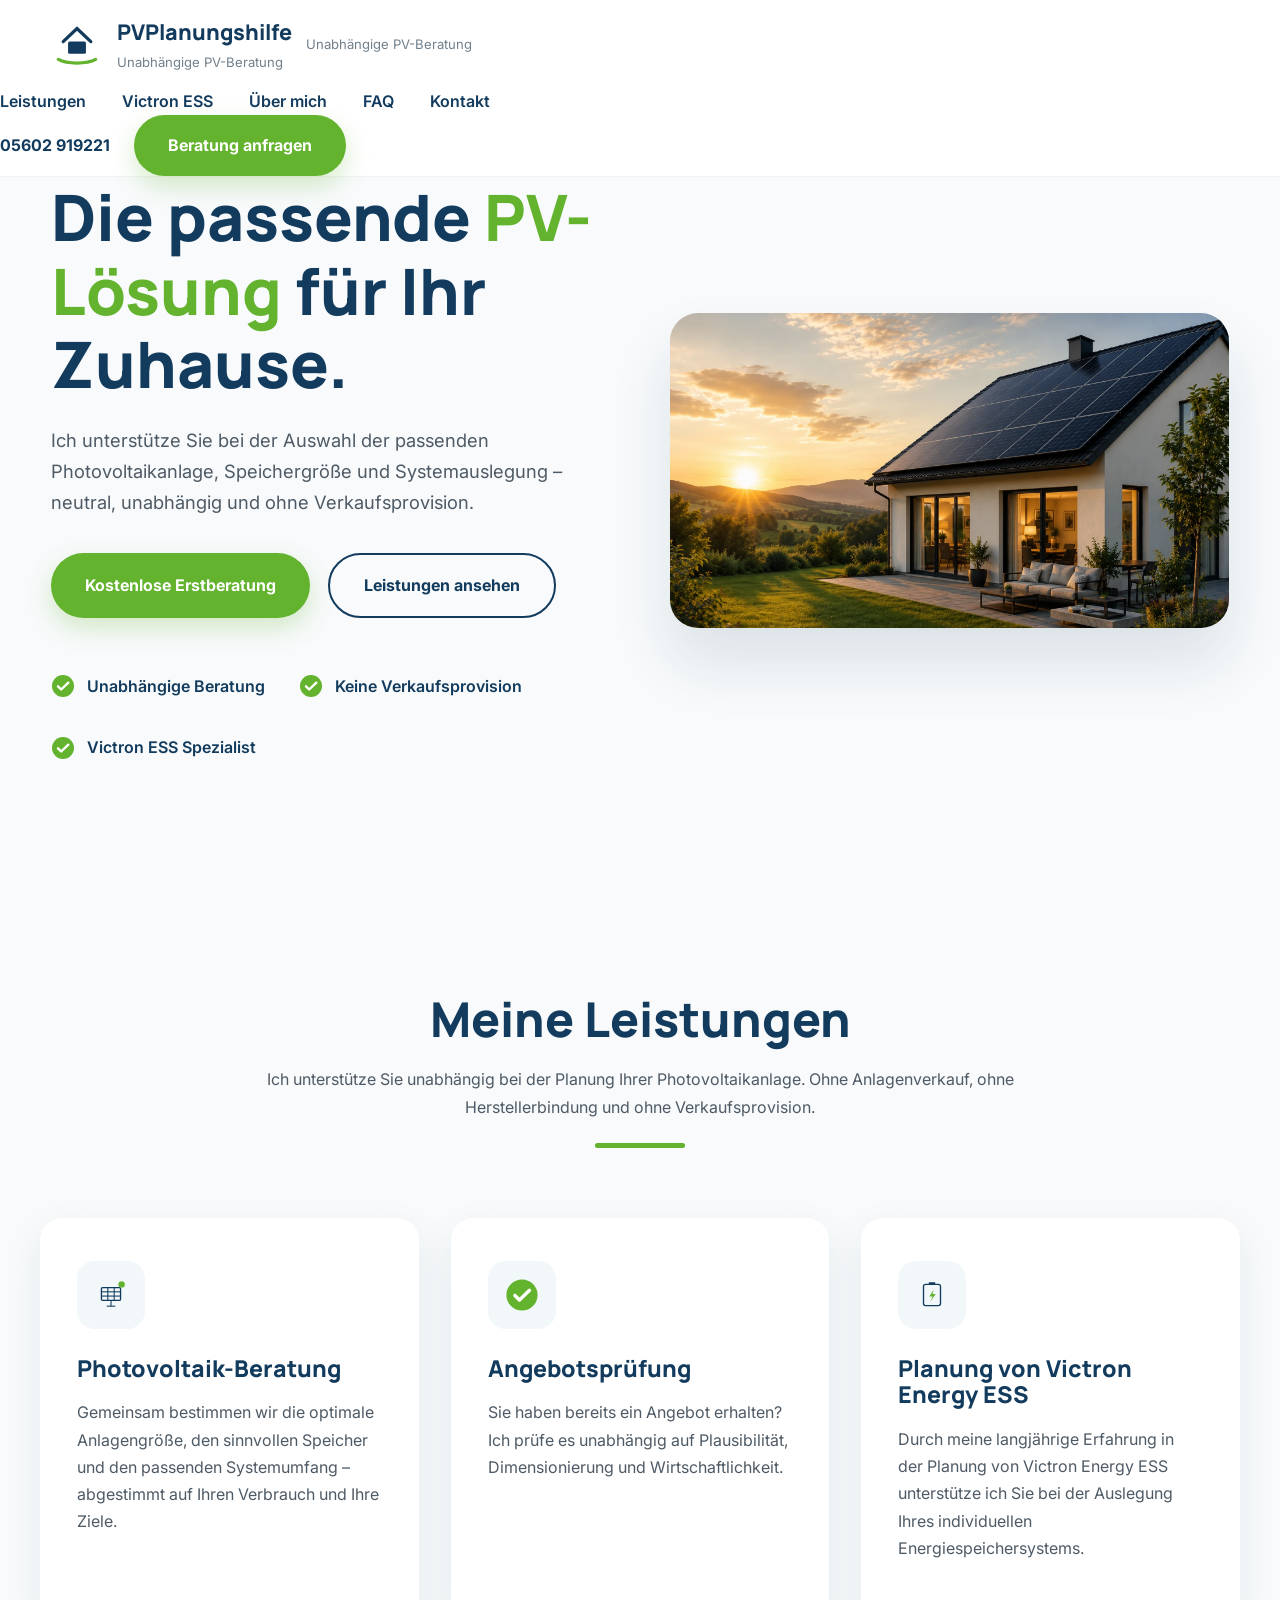
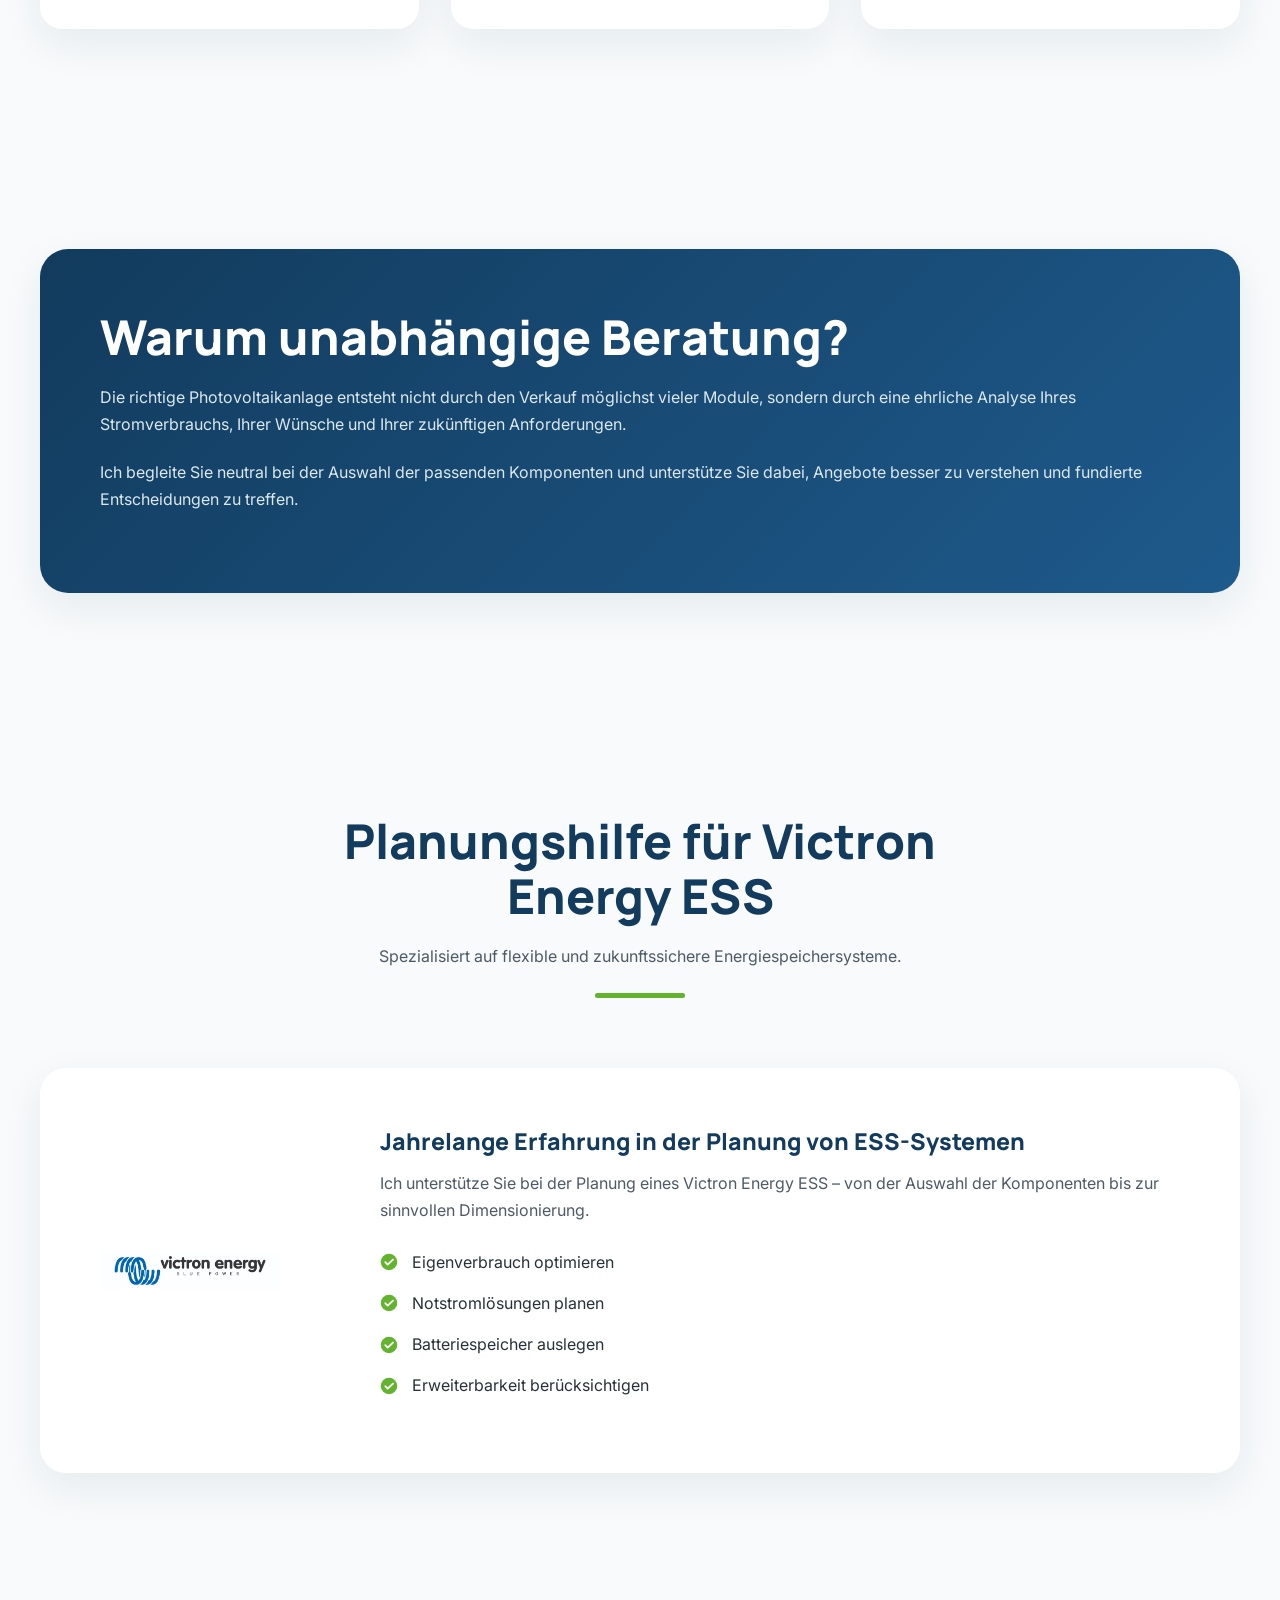
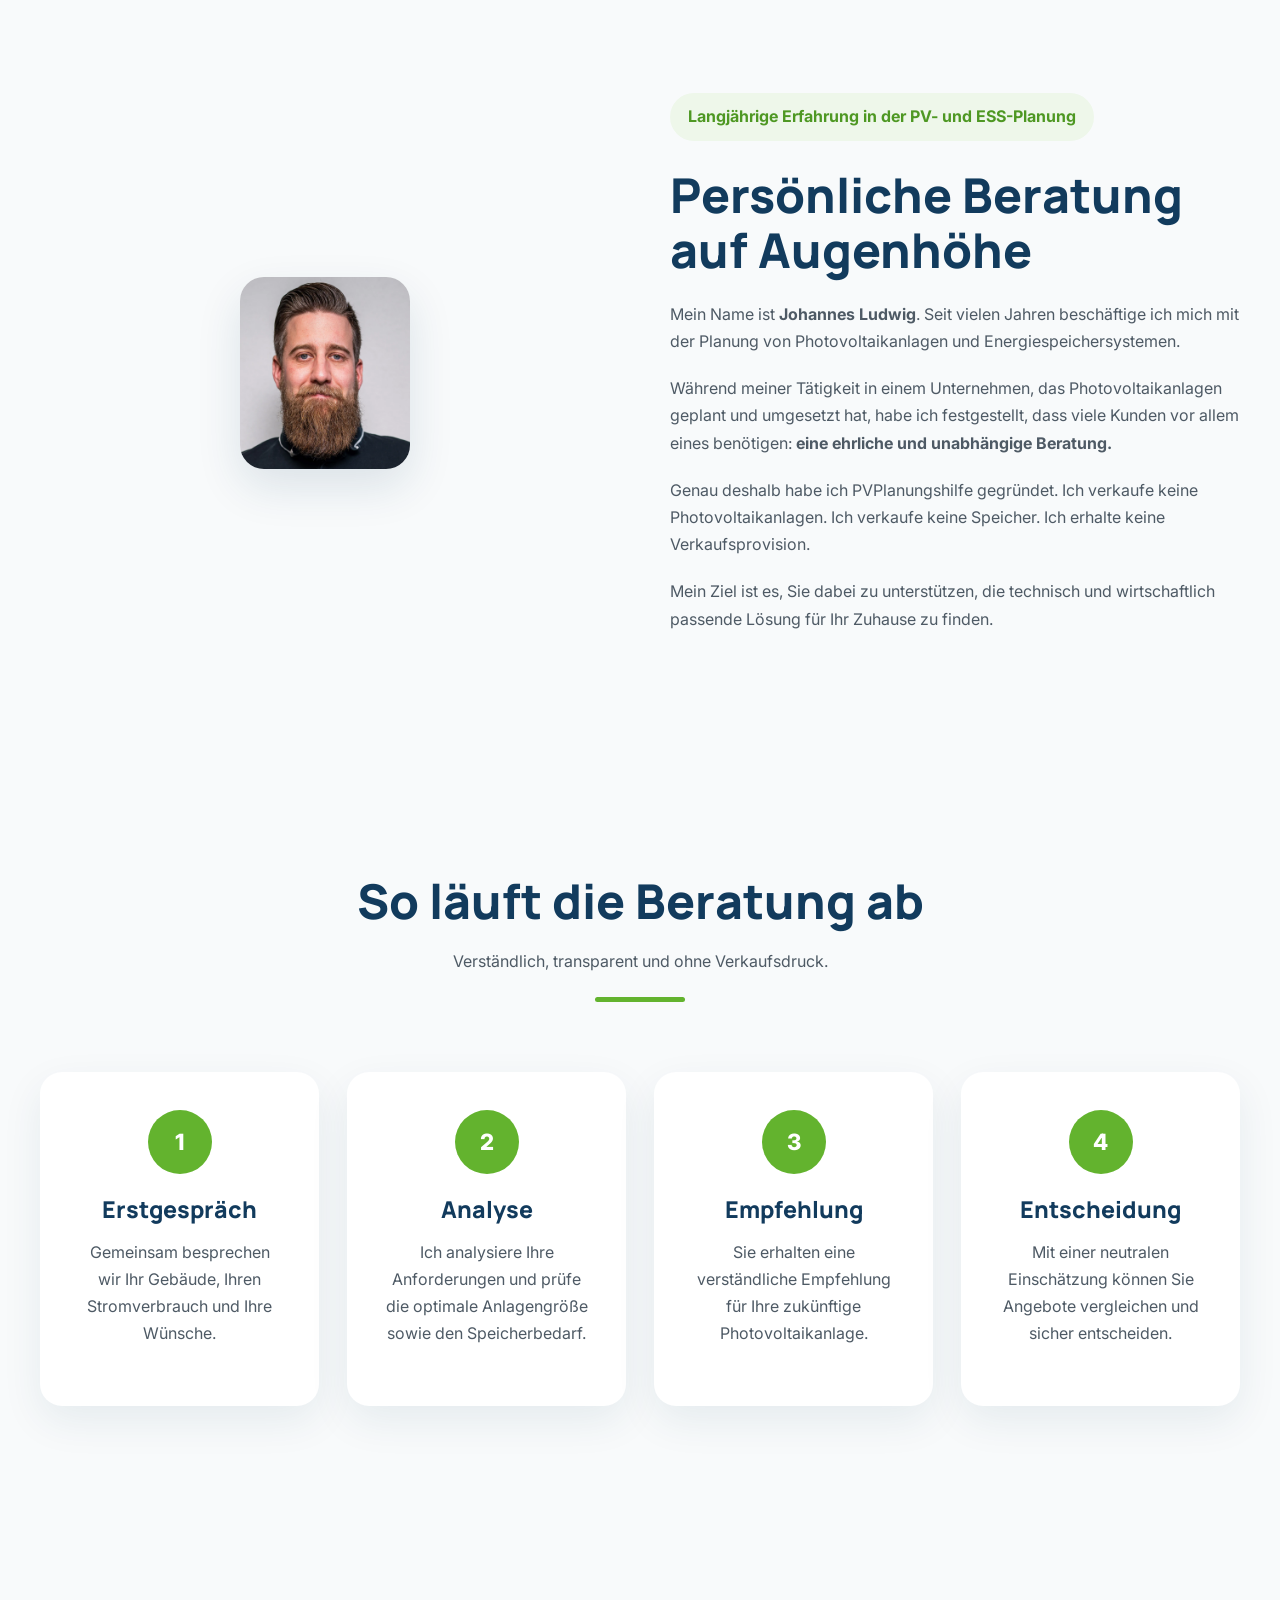
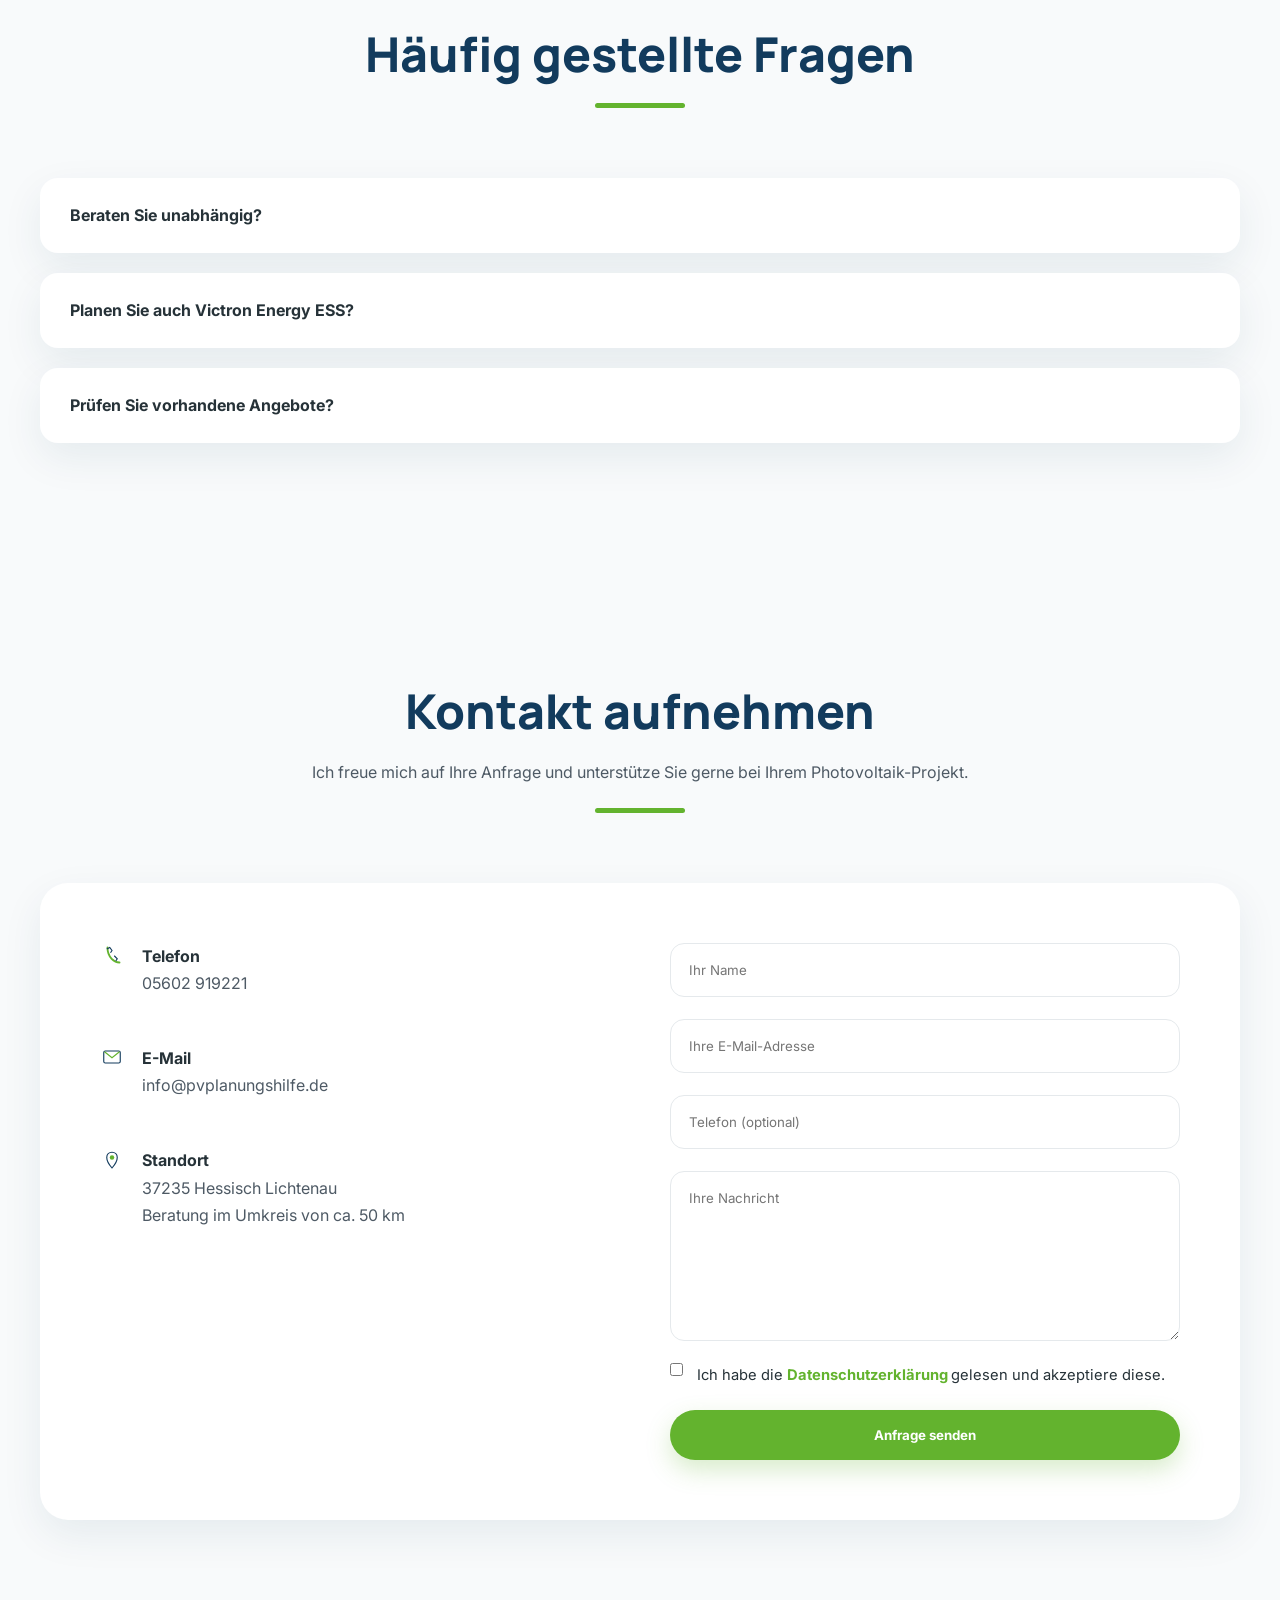
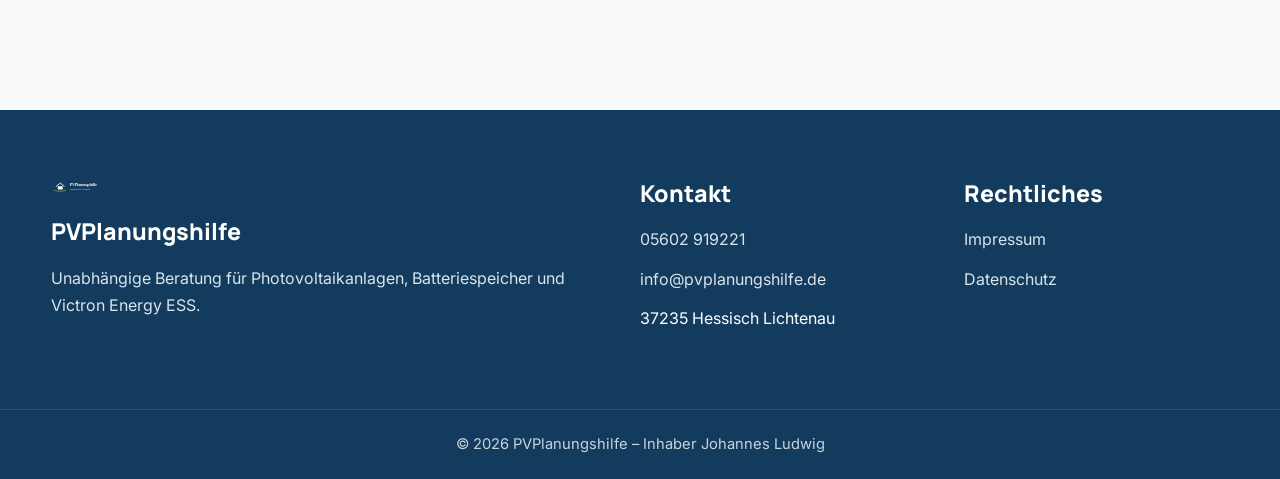
==== index.html @ c9b2330d "Update index.html" ====
<!DOCTYPE html>
<html lang="de">

<head>

<meta charset="UTF-8">
<meta name="viewport" content="width=device-width, initial-scale=1.0">

<title>PVPlanungshilfe | Unabhängige PV-Beratung & Victron ESS Planung</title>

<meta name="description"
content="Unabhängige Photovoltaik-Beratung im Raum Nordhessen. Planungshilfe für Photovoltaikanlagen, Speicher und Victron Energy ESS.">

<meta name="keywords"
content="PV Beratung, Photovoltaik Beratung, Victron ESS, Speicherplanung, Nordhessen, Hessisch Lichtenau">

<meta name="author"
content="Johannes Ludwig">

<meta name="theme-color"
content="#123B5D">

<link rel="canonical"
href="https://pvplanungshilfe.de">

<link rel="icon"
href="assets/images/favicon.svg">

<link rel="manifest" href="/manifest.webmanifest">

<link rel="stylesheet"
href="assets/css/base.css">

<link rel="stylesheet"
href="assets/css/layout.css">

<link rel="stylesheet"
href="assets/css/components.css">

<link rel="stylesheet"
href="assets/css/responsive.css">

</head>

<body>

<header>

<div class="header-container">

<a href="index.html" class="logo">

<img class="brand-mark"
    src="assets/images/favicon.svg"
    alt=""
    width="72"
    height="72">

<div class="logo-text">
    <span class="logo-title">PVPlanungshilfe</span>
    <span class="logo-subtitle">Unabhängige PV-Beratung</span>
</div>
     
</span>

<span class="logo-subtitle">
Unabhängige PV-Beratung
</span>

</div>

</a>

<nav>

<ul>

<li><a href="#leistungen">Leistungen</a></li>

<li><a href="#victron">Victron ESS</a></li>

<li><a href="#uebermich">Über mich</a></li>

<li><a href="#faq">FAQ</a></li>

<li><a href="#kontakt">Kontakt</a></li>

</ul>

</nav>

<div class="header-contact">

<a class="phone"
href="tel:+495602919221">

05602&nbsp;919221

</a>

<a class="btn"
href="#kontakt">

Beratung anfragen

</a>

</div>

</div>

</header>





<section class="hero">

<div class="hero-container">

<div class="hero-content">

<h1>

Die passende
<span class="highlight">

PV-Lösung

</span>

für Ihr Zuhause.

</h1>

<p>

Ich unterstütze Sie bei der Auswahl der passenden
Photovoltaikanlage, Speichergröße und Systemauslegung –
neutral, unabhängig und ohne Verkaufsprovision.

</p>

<div class="hero-buttons">

<a href="#kontakt"
class="btn">

Kostenlose Erstberatung

</a>

<a href="#leistungen"
class="btn btn-secondary">

Leistungen ansehen

</a>

</div>

<div class="trust">

<div class="trust-item">

<img src="assets/icons/check.svg"
alt="">

<span>

Unabhängige Beratung

</span>

</div>

<div class="trust-item">

<img src="assets/icons/check.svg"
alt="">

<span>

Keine Verkaufsprovision

</span>

</div>

<div class="trust-item">

<img src="assets/icons/check.svg"
alt="">

<span>

Victron ESS Spezialist

</span>

</div>

</div>

</div>

<div class="hero-image">

<img
src="assets/images/hero.webp"
alt="Photovoltaikanlage auf modernem Einfamilienhaus">

</div>

</div>

</section>
<!-- ==========================================================
     LEISTUNGEN
========================================================== -->

<section id="leistungen">

    <div class="container">

        <div class="section-title">

            <h2>
                Meine Leistungen
            </h2>

            <p>
                Ich unterstütze Sie unabhängig bei der Planung Ihrer Photovoltaikanlage.
                Ohne Anlagenverkauf, ohne Herstellerbindung und ohne Verkaufsprovision.
            </p>

            <div class="divider"></div>

        </div>

        <div class="grid-3">

            <article class="service-card">

                <div class="service-icon">

                    <img src="assets/icons/solar.svg"
                         alt="Photovoltaik">

                </div>

                <h3>
                    Photovoltaik-Beratung
                </h3>

                <p>

                    Gemeinsam bestimmen wir die optimale
                    Anlagengröße, den sinnvollen Speicher und
                    den passenden Systemumfang – abgestimmt
                    auf Ihren Verbrauch und Ihre Ziele.

                </p>

            </article>

            <article class="service-card">

                <div class="service-icon">

                    <img src="assets/icons/check.svg"
                         alt="Angebotsprüfung">

                </div>

                <h3>
                    Angebotsprüfung
                </h3>

                <p>

                    Sie haben bereits ein Angebot erhalten?
                    Ich prüfe es unabhängig auf Plausibilität,
                    Dimensionierung und Wirtschaftlichkeit.

                </p>

            </article>

            <article class="service-card">

                <div class="service-icon">

                    <img src="assets/icons/battery.svg"
                         alt="Victron ESS">

                </div>

                <h3>
                    Planung von Victron Energy ESS
                </h3>

                <p>

                    Durch meine langjährige Erfahrung in der
                    Planung von Victron Energy ESS unterstütze
                    ich Sie bei der Auslegung Ihres individuellen
                    Energiespeichersystems.

                </p>

            </article>

        </div>

    </div>

</section>

<!-- ==========================================================
     HIGHLIGHT
========================================================== -->

<section>

    <div class="container">

        <div class="highlight-box">

            <h2>

                Warum unabhängige Beratung?

            </h2>

            <p>

                Die richtige Photovoltaikanlage entsteht nicht
                durch den Verkauf möglichst vieler Module,
                sondern durch eine ehrliche Analyse Ihres
                Stromverbrauchs, Ihrer Wünsche und Ihrer
                zukünftigen Anforderungen.

            </p>

            <p>

                Ich begleite Sie neutral bei der Auswahl der
                passenden Komponenten und unterstütze Sie
                dabei, Angebote besser zu verstehen und
                fundierte Entscheidungen zu treffen.

            </p>

        </div>

    </div>

</section>

<!-- ==========================================================
     VICTRON
========================================================== -->

<section id="victron">

    <div class="container">

        <div class="section-title">

            <h2>

                Planungshilfe für
                Victron Energy ESS

            </h2>

            <p>

                Spezialisiert auf flexible und zukunftssichere
                Energiespeichersysteme.

            </p>

            <div class="divider"></div>

        </div>

        <div class="victron-box">

            <div>

                <img 
                     class="victron-logo"
                     src="assets/images/victron-energy-logo.jpg"
                     alt="Victron Energy"
                     loading="lazy"
                     width="500"
                     height="160">

            </div>

            <div>

                <h3>

                    Jahrelange Erfahrung in der
                    Planung von ESS-Systemen

                </h3>

                <p>

                    Ich unterstütze Sie bei der Planung eines
                    Victron Energy ESS – von der Auswahl der
                    Komponenten bis zur sinnvollen Dimensionierung.

                </p>

                <ul>

                    <li>

                        <img src="assets/icons/check.svg" alt="">

                        Eigenverbrauch optimieren

                    </li>

                    <li>

                        <img src="assets/icons/check.svg" alt="">

                        Notstromlösungen planen

                    </li>

                    <li>

                        <img src="assets/icons/check.svg" alt="">

                        Batteriespeicher auslegen

                    </li>

                    <li>

                        <img src="assets/icons/check.svg" alt="">

                        Erweiterbarkeit berücksichtigen

                    </li>

                </ul>

            </div>

        </div>

    </div>

</section>

     <!-- ==========================================================
     ÜBER MICH
========================================================== -->

<section id="uebermich">

    <div class="container">

        <div class="grid-2 about">

            <div class="about-image">

                <img src="assets/images/johannes.webp"
                     alt="Johannes Ludwig">

            </div>

            <div class="about-content">

                <div class="about-badge">

                    Langjährige Erfahrung in der PV- und ESS-Planung

                </div>

                <h2>

                    Persönliche Beratung auf Augenhöhe

                </h2>

                <p>

                    Mein Name ist <strong>Johannes Ludwig</strong>.
                    Seit vielen Jahren beschäftige ich mich mit der
                    Planung von Photovoltaikanlagen und
                    Energiespeichersystemen.

                </p>

                <p>

                    Während meiner Tätigkeit in einem Unternehmen,
                    das Photovoltaikanlagen geplant und umgesetzt
                    hat, habe ich festgestellt, dass viele Kunden vor
                    allem eines benötigen:
                    <strong>eine ehrliche und unabhängige Beratung.</strong>

                </p>

                <p>

                    Genau deshalb habe ich PVPlanungshilfe gegründet.

                    Ich verkaufe keine Photovoltaikanlagen.

                    Ich verkaufe keine Speicher.

                    Ich erhalte keine Verkaufsprovision.

                </p>

                <p>

                    Mein Ziel ist es, Sie dabei zu unterstützen,
                    die technisch und wirtschaftlich passende Lösung
                    für Ihr Zuhause zu finden.

                </p>

            </div>

        </div>

    </div>

</section>





<!-- ==========================================================
     BERATUNGSABLAUF
========================================================== -->

<section>

    <div class="container">

        <div class="section-title">

            <h2>

                So läuft die Beratung ab

            </h2>

            <p>

                Verständlich, transparent und ohne Verkaufsdruck.

            </p>

            <div class="divider"></div>

        </div>

        <div class="grid-4">

            <div class="process-card">

                <div class="process-number">

                    1

                </div>

                <h3>

                    Erstgespräch

                </h3>

                <p>

                    Gemeinsam besprechen wir Ihr Gebäude,
                    Ihren Stromverbrauch und Ihre Wünsche.

                </p>

            </div>

            <div class="process-card">

                <div class="process-number">

                    2

                </div>

                <h3>

                    Analyse

                </h3>

                <p>

                    Ich analysiere Ihre Anforderungen und prüfe
                    die optimale Anlagengröße sowie den
                    Speicherbedarf.

                </p>

            </div>

            <div class="process-card">

                <div class="process-number">

                    3

                </div>

                <h3>

                    Empfehlung

                </h3>

                <p>

                    Sie erhalten eine verständliche Empfehlung
                    für Ihre zukünftige Photovoltaikanlage.

                </p>

            </div>

            <div class="process-card">

                <div class="process-number">

                    4

                </div>

                <h3>

                    Entscheidung

                </h3>

                <p>

                    Mit einer neutralen Einschätzung können Sie
                    Angebote vergleichen und sicher entscheiden.

                </p>

            </div>

        </div>

    </div>

</section>





<!-- ==========================================================
     FAQ
========================================================== -->

<section id="faq">

    <div class="container">

        <div class="section-title">

            <h2>

                Häufig gestellte Fragen

            </h2>

            <div class="divider"></div>

        </div>

        <div class="faq-item">

            <div class="faq-question">

                Beraten Sie unabhängig?

            </div>

            <div class="faq-answer">

                <p>

                    Ja. Ich verkaufe keine Photovoltaikanlagen
                    und erhalte keinerlei Verkaufsprovision.

                </p>

            </div>

        </div>

        <div class="faq-item">

            <div class="faq-question">

                Planen Sie auch Victron Energy ESS?

            </div>

            <div class="faq-answer">

                <p>

                    Ja. Die Planung von Victron Energy ESS
                    gehört zu meinen Schwerpunkten.

                </p>

            </div>

        </div>

        <div class="faq-item">

            <div class="faq-question">

                Prüfen Sie vorhandene Angebote?

            </div>

            <div class="faq-answer">

                <p>

                    Ja. Ich überprüfe bestehende Angebote
                    unabhängig auf Plausibilität und
                    Dimensionierung.

                </p>

            </div>

        </div>

    </div>

</section>
<!-- ==========================================================
     KONTAKT
========================================================== -->

<section id="kontakt">

    <div class="container">

        <div class="section-title">

            <h2>

                Kontakt aufnehmen

            </h2>

            <p>

                Ich freue mich auf Ihre Anfrage und unterstütze Sie
                gerne bei Ihrem Photovoltaik-Projekt.

            </p>

            <div class="divider"></div>

        </div>

        <div class="contact-box">

            <div class="contact-grid">

                <div class="contact-info">

                    <div class="contact-item">

                        <img src="assets/icons/phone.svg"
                             alt="Telefon">

                        <div>

                            <strong>Telefon</strong>

                            <p>

                                <a href="tel:+495602919221">

                                    05602 919221

                                </a>

                            </p>

                        </div>

                    </div>

                    <div class="contact-item">

                        <img src="assets/icons/mail.svg"
                             alt="E-Mail">

                        <div>

                            <strong>E-Mail</strong>

                            <p>

                                <a href="mailto:info@pvplanungshilfe.de">

                                    info@pvplanungshilfe.de

                                </a>

                            </p>

                        </div>

                    </div>

                    <div class="contact-item">

                        <img src="assets/icons/location.svg"
                             alt="Standort">

                        <div>

                            <strong>Standort</strong>

                            <p>

                                37235 Hessisch Lichtenau

                                <br>

                                Beratung im Umkreis von ca. 50 km

                            </p>

                        </div>

                    </div>

                </div>

                <form
                    class="contact-form"
                    action="https://formspree.io/f/meeybeer"
                    method="POST"
                    autocomplete="on">

                    <input
                        type="text"
                        name="name"
                        placeholder="Ihr Name"
                        required>

                    <input
                        type="email"
                        name="email"
                        placeholder="Ihre E-Mail-Adresse"
                        required>

                    <input
                        type="tel"
                        name="telefon"
                        placeholder="Telefon (optional)">

                    <textarea
                        name="nachricht"
                        placeholder="Ihre Nachricht"
                        required></textarea>

                    <label class="checkbox">

                        <input
                            type="checkbox"
                            required>

                        <span>

                            Ich habe die

                            <a href="datenschutz.html">

                                Datenschutzerklärung

                            </a>

                            gelesen und akzeptiere diese.

                        </span>

                    </label>

                    <button
                        type="submit"
                        class="btn">

                        Anfrage senden

                    </button>

                </form>

            </div>

        </div>

    </div>

</section>





<!-- ==========================================================
     FOOTER
========================================================== -->

<footer>

    <div class="footer-container">

        <div>

            <img
                src="assets/images/logo-white.svg"
                alt="PVPlanungshilfe Logo"
                style="width:70px;margin-bottom:25px;">

            <h3>

                PVPlanungshilfe

            </h3>

            <p>

                Unabhängige Beratung für
                Photovoltaikanlagen,
                Batteriespeicher und
                Victron Energy ESS.

            </p>

        </div>

        <div>

            <h3>

                Kontakt

            </h3>

            <div class="footer-links">

                <a href="tel:+495602919221">

                    05602 919221

                </a>

                <a href="mailto:info@pvplanungshilfe.de">

                    info@pvplanungshilfe.de

                </a>

                <span>

                    37235 Hessisch Lichtenau

                </span>

            </div>

        </div>

        <div>

            <h3>

                Rechtliches

            </h3>

            <div class="footer-links">

                <a href="impressum.html">

                    Impressum

                </a>

                <a href="datenschutz.html">

                    Datenschutz

                </a>

            </div>

        </div>

    </div>

    <div class="footer-bottom">

        © 2026

        PVPlanungshilfe –

        Inhaber Johannes Ludwig

    </div>

</footer>

<script src="assets/js/app.js"></script>

</body>

</html>
---- assets/css/base.css ----
/* =========================================================
   PVPlanungshilfe Professional Edition
   Base Styles
   Version 2.0
========================================================= */

/* ------------------------------
   Google Fonts
------------------------------ */

@import url('https://fonts.googleapis.com/css2?family=Inter:wght@300;400;500;600;700&family=Manrope:wght@400;500;600;700;800&display=swap');

/* ------------------------------
   CSS Reset
------------------------------ */

*,
*::before,
*::after{
    margin:0;
    padding:0;
    box-sizing:border-box;
}

html{
    scroll-behavior:smooth;
}

body{
    background:#F8FAFB;
    color:#263238;
    font-family:'Inter',sans-serif;
    font-size:16px;
    line-height:1.7;
    overflow-x:hidden;
    -webkit-font-smoothing:antialiased;
}

img{
    display:block;
    max-width:100%;
    height:auto;
}

a{
    text-decoration:none;
    color:inherit;
}

ul{
    list-style:none;
}

button{
    font-family:inherit;
    cursor:pointer;
    border:none;
    background:none;
}

input,
textarea,
select{
    font-family:inherit;
}

/* ------------------------------
   Farbpalette
------------------------------ */

:root{

    --primary:#123B5D;
    --primary-light:#245B88;

    --green:#63B32E;
    --green-dark:#4E9823;

    --dark:#263238;

    --text:#4E5A65;

    --light:#F8FAFB;

    --white:#FFFFFF;

    --border:#E5E9EC;

    --shadow:0 15px 40px rgba(18,59,93,.08);

    --shadow-hover:0 20px 45px rgba(18,59,93,.15);

    --radius:18px;

    --transition:.30s ease;

}

/* ------------------------------
   Typografie
------------------------------ */

h1,
h2,
h3,
h4{
    font-family:'Manrope',sans-serif;
    color:var(--primary);
    font-weight:800;
    line-height:1.15;
}

h1{
    font-size:clamp(2.6rem,5vw,4.6rem);
    margin-bottom:24px;
}

h2{
    font-size:clamp(2rem,4vw,3rem);
    margin-bottom:20px;
}

h3{
    font-size:1.45rem;
    margin-bottom:16px;
}

p{
    margin-bottom:20px;
    color:var(--text);
}

small{
    color:#6F7C86;
}

/* ------------------------------
   Layout
------------------------------ */

.container{

    width:min(1180px,92%);
    margin:auto;

}

section{

    padding:110px 0;

}

.section-title{

    text-align:center;
    max-width:760px;
    margin:auto auto 70px;

}

.section-title p{

    margin-top:15px;

}

/* ------------------------------
   Buttons
------------------------------ */

.btn{

    display:inline-flex;
    align-items:center;
    justify-content:center;

    padding:17px 34px;

    background:var(--green);

    color:#fff;

    border-radius:60px;

    font-weight:700;

    transition:var(--transition);

    box-shadow:0 10px 25px rgba(99,179,46,.25);

}

.btn:hover{

    transform:translateY(-3px);

    background:var(--green-dark);

}

.btn-secondary{

    background:transparent;

    border:2px solid var(--primary);

    color:var(--primary);

    box-shadow:none;

}

.btn-secondary:hover{

    background:var(--primary);

    color:#fff;

}

/* ------------------------------
   Cards
------------------------------ */

.card{

    background:#fff;

    border-radius:var(--radius);

    box-shadow:var(--shadow);

    transition:var(--transition);

}

.card:hover{

    transform:translateY(-8px);

    box-shadow:var(--shadow-hover);

}

/* ------------------------------
   Textmarker
------------------------------ */

.highlight{

    color:var(--green);

}

/* ------------------------------
   Divider
------------------------------ */

.divider{

    width:90px;

    height:5px;

    border-radius:30px;

    background:var(--green);

    margin:22px auto 0;

}

/* ------------------------------
   Abstände
------------------------------ */

.mt-1{margin-top:10px;}
.mt-2{margin-top:20px;}
.mt-3{margin-top:30px;}
.mt-4{margin-top:40px;}
.mt-5{margin-top:60px;}

.mb-1{margin-bottom:10px;}
.mb-2{margin-bottom:20px;}
.mb-3{margin-bottom:30px;}
.mb-4{margin-bottom:40px;}
.mb-5{margin-bottom:60px;}

/* ------------------------------
   Scrollbar
------------------------------ */

::-webkit-scrollbar{

    width:10px;

}

::-webkit-scrollbar-track{

    background:#EFF3F6;

}

::-webkit-scrollbar-thumb{

    background:var(--primary);

    border-radius:20px;

}

/* ------------------------------
   Selection
------------------------------ */

::selection{

    background:var(--green);

    color:#fff;

}
---- assets/css/layout.css ----
/* ==========================================================
   PVPlanungshilfe Professional Edition
   Layout
==========================================================*/


/* =============================
   HEADER
============================= */

header{

    position:fixed;
    top:0;
    left:0;
    width:100%;
    z-index:1000;

    background:rgba(255,255,255,.95);
    backdrop-filter:blur(12px);

    border-bottom:1px solid rgba(0,0,0,.05);

}

.header-container{

    width:min(1180px,92%);
    margin:auto;

    height:88px;

    display:flex;
    justify-content:space-between;
    align-items:center;

}

.logo{

    display:flex;
    align-items:center;
    gap:14px;

}

.logo img{

    width:52px;
    height:52px;
    object-fit:contain;

}

.logo-text{

    display:flex;
    flex-direction:column;

}

.logo-title{

    font-family:'Manrope',sans-serif;
    font-size:1.35rem;
    font-weight:800;
    color:var(--primary);

}

.logo-subtitle{

    font-size:.82rem;
    color:#71808C;

}

/* =============================
   NAVIGATION
============================= */

nav ul{

    display:flex;
    gap:36px;

}

nav a{

    color:var(--primary);
    font-weight:600;
    transition:.25s;

    position:relative;

}

nav a::after{

    content:"";

    position:absolute;
    left:0;
    bottom:-8px;

    width:0;
    height:3px;

    background:var(--green);

    transition:.3s;

}

nav a:hover::after{

    width:100%;

}

.header-contact{

    display:flex;
    align-items:center;
    gap:24px;

}

.phone{

    font-weight:700;
    color:var(--primary);

}

/* =============================
   HERO
============================= */

.hero{

    padding-top:180px;
    padding-bottom:120px;

    background:#F8FAFB;

}

.hero-container{

    width:min(1180px,92%);
    margin:auto;

    display:grid;
    grid-template-columns:1fr 1fr;

    gap:80px;

    align-items:center;

}

.hero h1{

    margin-bottom:24px;

}

.hero p{

    font-size:1.15rem;
    margin-bottom:34px;

    max-width:560px;

}

.hero-buttons{

    display:flex;
    gap:18px;
    flex-wrap:wrap;

}

.hero-image{

    position:relative;

}

.hero-image img{

    width:100%;
    border-radius:28px;

    box-shadow:0 35px 60px rgba(18,59,93,.12);

}

/* =============================
   TRUST BAR
============================= */

.trust{

    margin-top:55px;

    display:flex;
    gap:34px;
    flex-wrap:wrap;

}

.trust-item{

    display:flex;
    align-items:center;
    gap:12px;

    font-weight:600;

    color:var(--primary);

}

.trust-item img{

    width:24px;

}

/* =============================
   SECTION GRID
============================= */

.grid-2{

    display:grid;

    grid-template-columns:repeat(2,1fr);

    gap:60px;

}

.grid-3{

    display:grid;

    grid-template-columns:repeat(3,1fr);

    gap:32px;

}

.grid-4{

    display:grid;

    grid-template-columns:repeat(4,1fr);

    gap:28px;

}

/* =============================
   ABOUT
============================= */

.about{

    align-items:center;

}

.about-image{

    display:flex;
    justify-content:center;

}

.about-image img{

    width:170px;

    border-radius:24px;

    box-shadow:var(--shadow);

}

.about-content h2{

    margin-bottom:24px;

}

/* =============================
   FOOTER
============================= */

footer{

    background:var(--primary);

    color:#fff;

    margin-top:80px;

}

.footer-container{

    width:min(1180px,92%);
    margin:auto;

    padding:70px 0;

    display:grid;
    grid-template-columns:2fr 1fr 1fr;

    gap:60px;

}

.footer-container h3{

    color:#fff;

    margin-bottom:20px;

}

.footer-container p{

    color:#d9e4ec;

}

.footer-links{

    display:flex;
    flex-direction:column;
    gap:12px;

}

.footer-links a{

    color:#d9e4ec;

    transition:.3s;

}

.footer-links a:hover{

    color:#fff;

}

.footer-bottom{

    border-top:1px solid rgba(255,255,255,.12);

    padding:22px;

    text-align:center;

    color:#c8d4dc;

    font-size:.92rem;

}

/* =============================
   RESPONSIVE
============================= */

@media(max-width:1000px){

.hero-container{

grid-template-columns:1fr;

text-align:center;

}

.hero p{

margin:auto auto 35px;

}

.hero-buttons{

justify-content:center;

}

.grid-4{

grid-template-columns:repeat(2,1fr);

}

.grid-3{

grid-template-columns:1fr;

}

.grid-2{

grid-template-columns:1fr;

}

.about-image{

margin-bottom:35px;

}

.footer-container{

grid-template-columns:1fr;

text-align:center;

}

}

@media(max-width:768px){

header{

position:relative;

}

.header-container{

height:auto;

padding:18px 0;

flex-direction:column;

gap:20px;

}

nav ul{

flex-wrap:wrap;

justify-content:center;

gap:20px;

}

.hero{

padding-top:70px;

}

.hero h1{

font-size:2.5rem;

}

.trust{

justify-content:center;

}

.grid-4{

grid-template-columns:1fr;

}

}
---- assets/css/components.css ----
/* ==========================================================
   PVPlanungshilfe Professional Edition
   Components
==========================================================*/

/* ---------- Service Cards ---------- */

.service-card{

    background:#fff;
    border-radius:22px;
    padding:42px 36px;

    box-shadow:var(--shadow);

    transition:.35s;

    border:1px solid transparent;

}

.service-card:hover{

    transform:translateY(-10px);

    border-color:rgba(99,179,46,.35);

    box-shadow:0 22px 45px rgba(18,59,93,.12);

}

.service-icon{

    width:68px;
    height:68px;

    border-radius:18px;

    display:flex;
    align-items:center;
    justify-content:center;

    background:#F2F7FA;

    margin-bottom:26px;

}

.service-icon img{

    width:34px;

}

.service-card h3{

    margin-bottom:18px;

}

.service-card p{

    margin-bottom:24px;

}

.service-link{

    color:var(--green);

    font-weight:700;

}

.service-link:hover{

    color:var(--primary);

}

/* ---------- Highlight Box ---------- */

.highlight-box{

    background:linear-gradient(135deg,#123B5D,#1E5A8C);

    color:#fff;

    border-radius:28px;

    padding:60px;

    box-shadow:var(--shadow);

}

.highlight-box h2{

    color:#fff;

}

.highlight-box p{

    color:#DCE8EF;

}

/* ---------- About ---------- */

.about-badge{

    display:inline-flex;

    align-items:center;

    gap:10px;

    padding:10px 18px;

    border-radius:40px;

    background:#EEF7EA;

    color:var(--green-dark);

    font-weight:700;

    margin-bottom:26px;

}

.about-image{

    position:relative;

}

.about-image img{

    width:170px;

    border-radius:24px;

    overflow:hidden;

    box-shadow:0 18px 45px rgba(18,59,93,.12);

}

/* ---------- Process ---------- */

.process-card{

    background:#fff;

    padding:38px;

    border-radius:22px;

    text-align:center;

    box-shadow:var(--shadow);

}

.process-number{

    width:64px;
    height:64px;

    border-radius:50%;

    background:var(--green);

    color:#fff;

    font-size:1.4rem;
    font-weight:800;

    display:flex;
    align-items:center;
    justify-content:center;

    margin:auto auto 22px;

}

.process-card h3{

    margin-bottom:16px;

}

/* ---------- Victron ---------- */

.victron-box{

    background:#fff;

    border-radius:26px;

    padding:60px;

    display:grid;

    grid-template-columns:220px 1fr;

    gap:60px;

    align-items:center;

    box-shadow:var(--shadow);

}

.victron-box img{

    width:180px;

}

.victron-box ul{

    margin-top:24px;

}

.victron-box li{

    margin-bottom:14px;

    display:flex;

    align-items:center;

    gap:14px;

}

.victron-box li img{

    width:18px;

}

/* ---------- FAQ ---------- */

.faq-item{

    background:#fff;

    border-radius:18px;

    margin-bottom:20px;

    overflow:hidden;

    box-shadow:var(--shadow);

}

.faq-question{

    display:flex;

    justify-content:space-between;

    align-items:center;

    padding:24px 30px;

    cursor:pointer;

    font-weight:700;

}

.faq-question:hover{

    background:#F6F9FB;

}

.faq-answer{

    padding:0 30px 28px;

    display:none;

}

.faq-item.active .faq-answer{

    display:block;

}

/* ---------- Contact ---------- */

.contact-box{

    background:#fff;

    border-radius:28px;

    padding:60px;

    box-shadow:var(--shadow);

}

.contact-grid{

    display:grid;

    grid-template-columns:1fr 1fr;

    gap:60px;

}

.contact-info{

    display:flex;

    flex-direction:column;

    gap:28px;

}

.contact-item{

    display:flex;

    align-items:flex-start;

    gap:18px;

}

.contact-item img{

    width:24px;

}

.contact-form{

    display:flex;

    flex-direction:column;

    gap:22px;

}

.contact-form input,
.contact-form textarea,
.contact-form select{

    padding:18px;

    border-radius:14px;

    border:1px solid var(--border);

    background:#fff;

    transition:.3s;

}

.contact-form input:focus,
.contact-form textarea:focus,
.contact-form select:focus{

    outline:none;

    border-color:var(--green);

    box-shadow:0 0 0 4px rgba(99,179,46,.12);

}

.contact-form textarea{

    min-height:170px;

    resize:vertical;

}

.checkbox{

    display:flex;

    gap:14px;

    align-items:flex-start;

    font-size:.92rem;

}

.checkbox a{

    color:var(--green);

    font-weight:700;

}

.checkbox a:hover{

    color:var(--primary);

}

.success-message{

    display:none;

    margin-top:20px;

    padding:18px;

    border-radius:14px;

    background:#EAF8E5;

    color:#2F7A1D;

    font-weight:700;

}

/* ---------- CTA ---------- */

.cta{

    text-align:center;

}

.cta h2{

    margin-bottom:24px;

}

.cta p{

    max-width:720px;

    margin:auto auto 34px;

}

/* ---------- Responsive ---------- */

@media(max-width:900px){

.victron-box{

grid-template-columns:1fr;

text-align:center;

}

.victron-box img{

margin:auto;

}

.contact-grid{

grid-template-columns:1fr;

}

}
---- assets/css/responsive.css ----
/* ==========================================================
   PVPlanungshilfe Professional Edition
   Responsive
==========================================================*/


/* ---------- Large Desktop ---------- */

@media (max-width:1400px){

.container{

width:min(1200px,94%);

}

.hero-container{

gap:60px;

}

}


/* ---------- Notebook ---------- */

@media (max-width:1200px){

.grid-4{

grid-template-columns:repeat(2,1fr);

}

.hero-container{

grid-template-columns:1fr;

text-align:center;

}

.hero-content{

max-width:760px;

margin:auto;

}

.hero-buttons{

justify-content:center;

}

.hero-image{

max-width:720px;

margin:auto;

}

.trust{

justify-content:center;

}

.about{

text-align:center;

}

.about-image{

margin-bottom:35px;

}

.about-content{

max-width:760px;

margin:auto;

}

.footer-container{

grid-template-columns:1fr 1fr;

}

}


/* ---------- Tablet ---------- */

@media (max-width:992px){

header{

position:relative;

}

.header-container{

height:auto;

padding:20px 0;

flex-direction:column;

gap:20px;

}

nav ul{

gap:22px;

flex-wrap:wrap;

justify-content:center;

}

.phone{

display:none;

}

.grid-2{

grid-template-columns:1fr;

}

.grid-3{

grid-template-columns:1fr;

}

.grid-4{

grid-template-columns:1fr 1fr;

}

.victron-box{

grid-template-columns:1fr;

text-align:center;

gap:30px;

}

.victron-box img{

margin:auto;

}

.contact-grid{

grid-template-columns:1fr;

}

.footer-container{

grid-template-columns:1fr;

text-align:center;

}

.footer-links{

align-items:center;

}

}


/* ---------- Smartphone ---------- */

@media (max-width:768px){

section{

padding:80px 0;

}

.hero{

padding-top:60px;

padding-bottom:70px;

}

.hero h1{

font-size:2.2rem;

}

.hero p{

font-size:1rem;

}

.hero-buttons{

flex-direction:column;

}

.btn{

width:100%;

}

.header-contact{

display:none;

}

.logo{

justify-content:center;

}

.logo-text{

align-items:center;

}

.trust{

flex-direction:column;

align-items:flex-start;

gap:18px;

}

.service-card{

padding:32px 26px;

}

.process-card{

padding:30px;

}

.highlight-box{

padding:40px 28px;

}

.contact-box{

padding:35px 25px;

}

.about-image img{

width:150px;

}

.footer-container{

padding:55px 0;

}

.footer-bottom{

padding:18px;

font-size:.85rem;

}

}


/* ---------- Kleine Smartphones ---------- */

@media (max-width:480px){

.container{

width:92%;

}

h1{

font-size:2rem;

}

h2{

font-size:1.7rem;

}

.logo img{

width:42px;

height:42px;

}

.logo-title{

font-size:1.1rem;

}

.hero{

padding-top:40px;

}

.about-image img{

width:140px;

}

.service-icon{

width:58px;

height:58px;

}

.service-icon img{

width:28px;

}

.process-number{

width:54px;

height:54px;

font-size:1.2rem;

}

.contact-form input,
.contact-form textarea{

padding:16px;

}

.checkbox{

font-size:.85rem;

}

}


/* ---------- Große Bildschirme ---------- */

@media (min-width:1700px){

.container{

max-width:1450px;

}

.hero-container{

gap:120px;

}

}
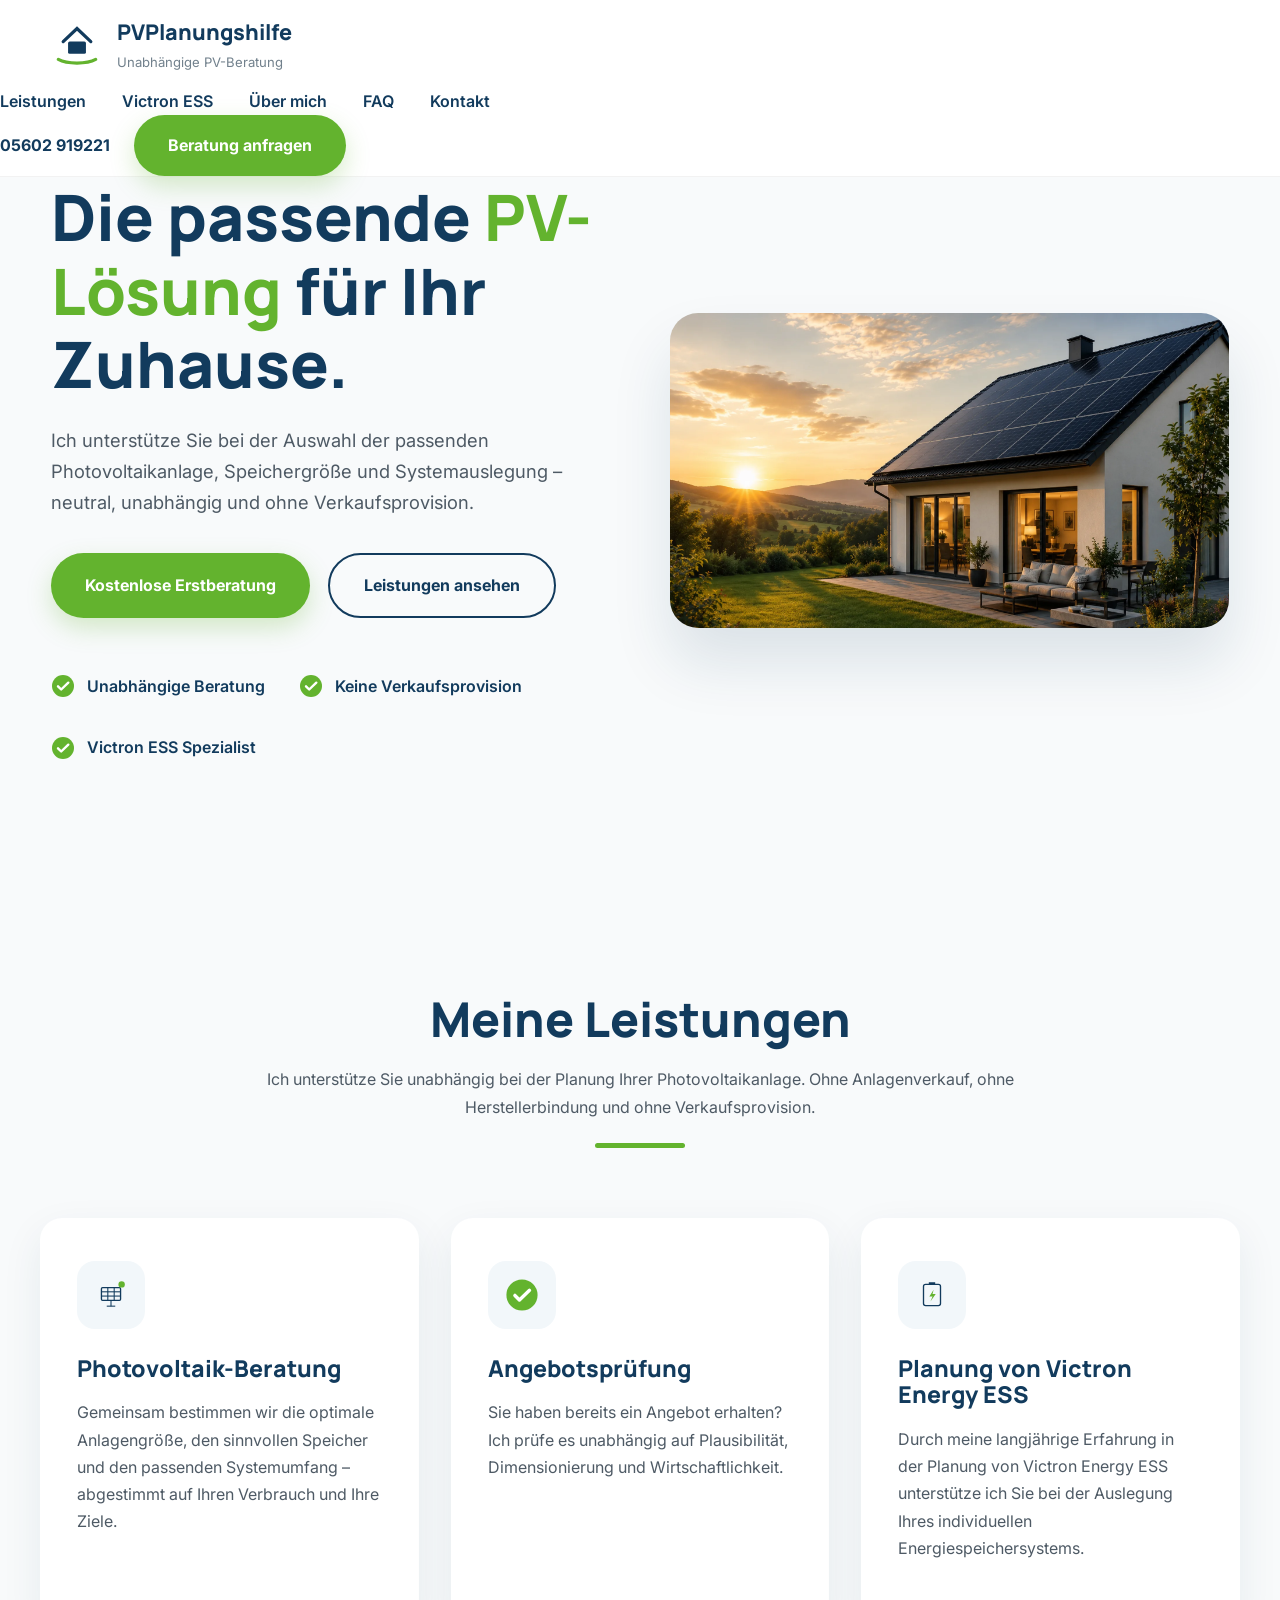
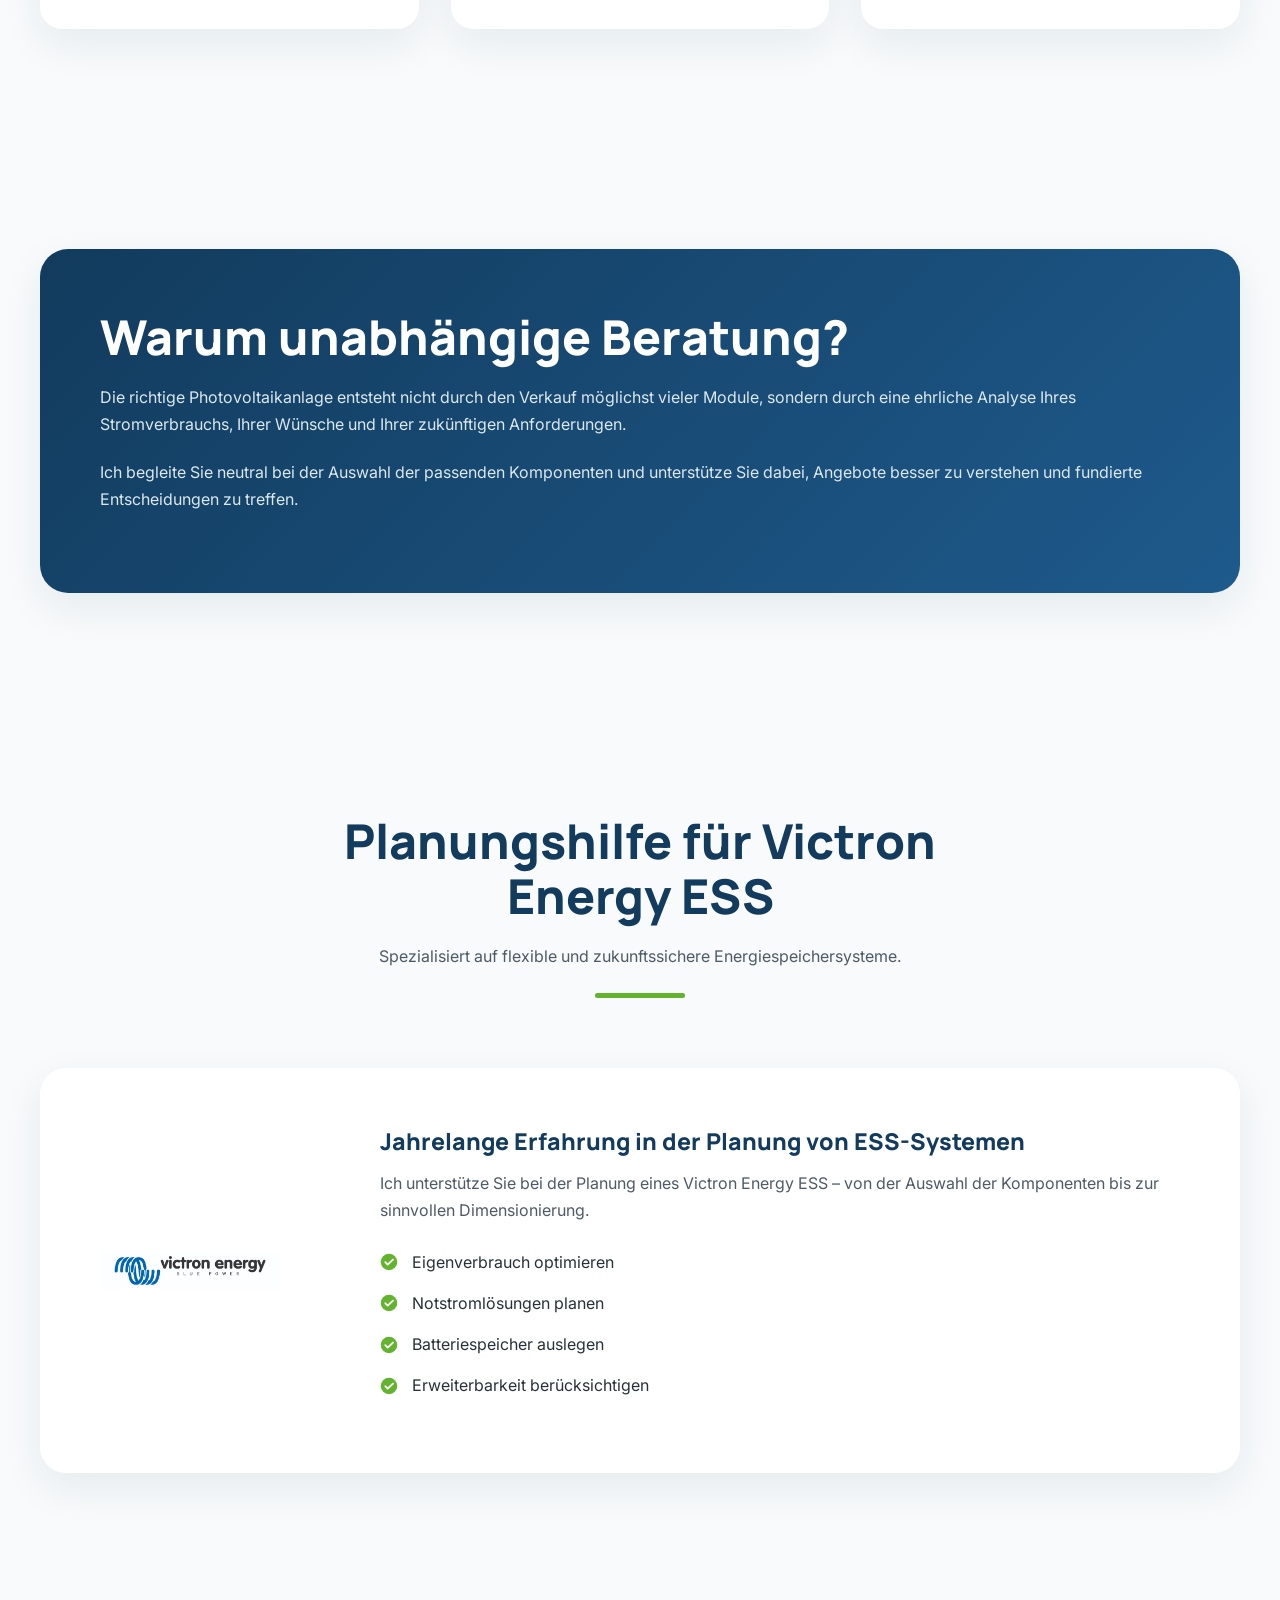
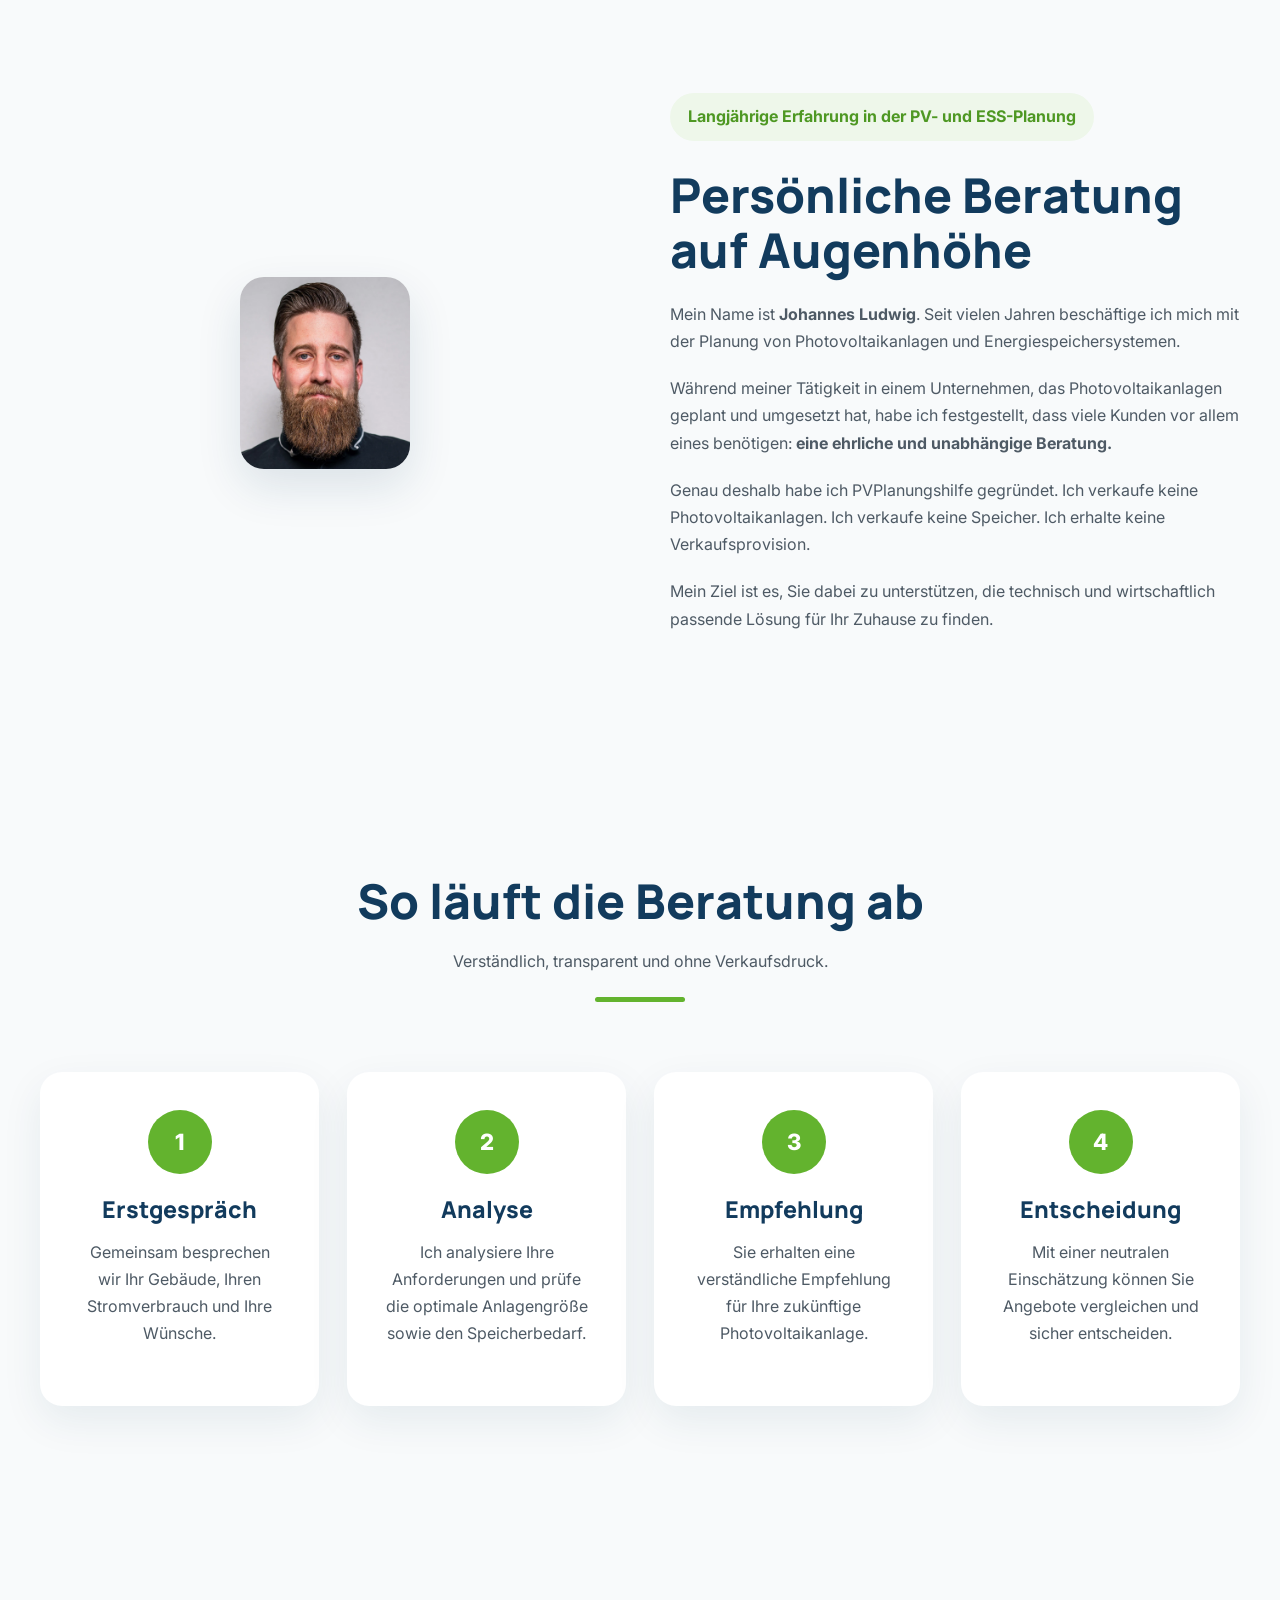
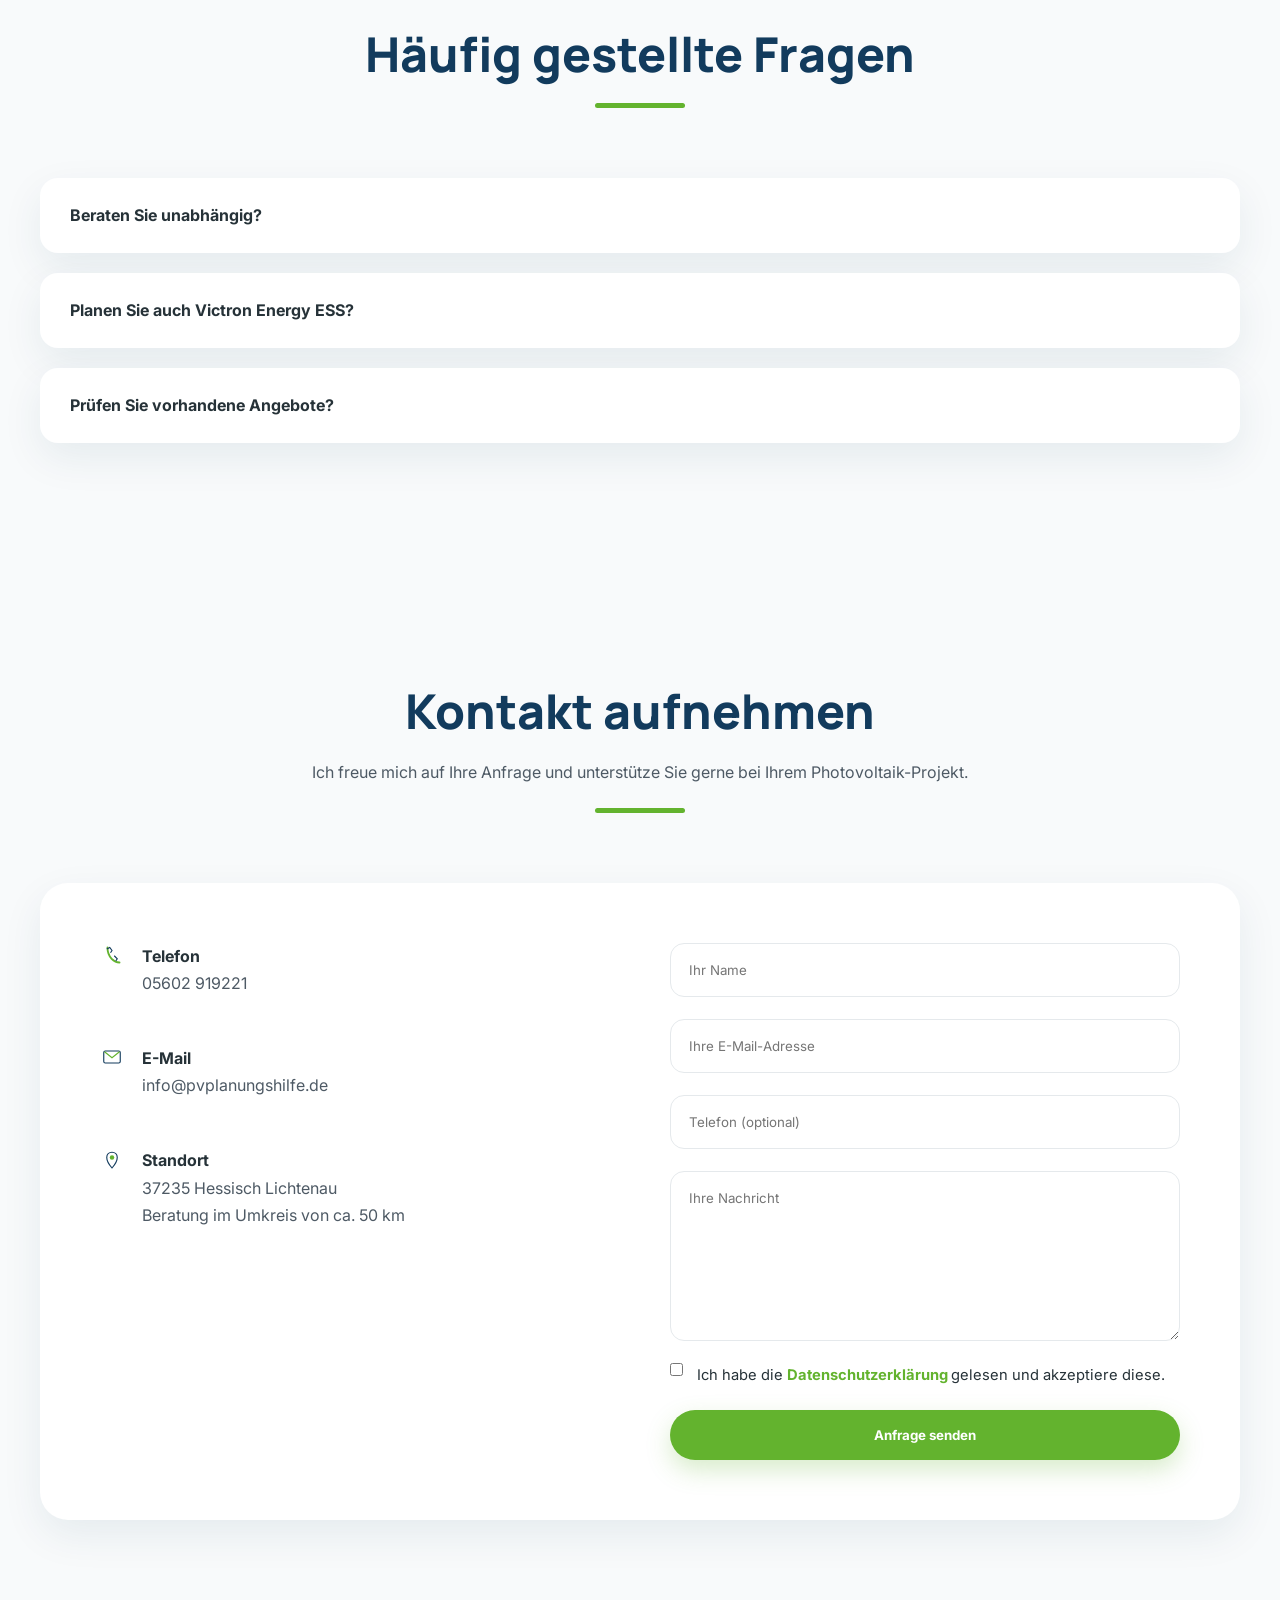
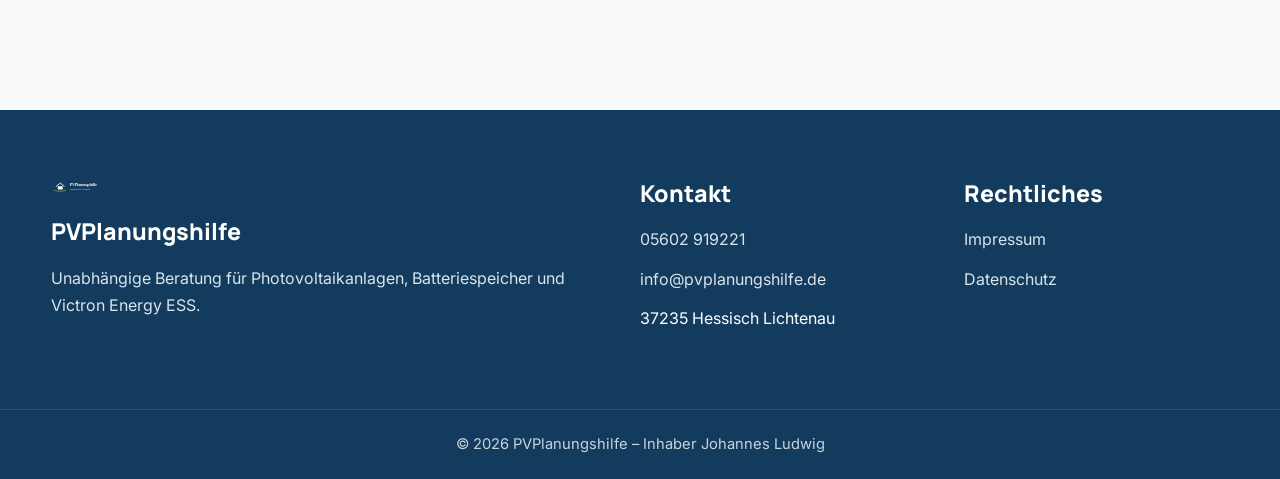
==== commit 2e801af0: "Update index.html" ====
--- a/index.html
+++ b/index.html
@@ -61,10 +61,6 @@
     <span class="logo-subtitle">Unabhängige PV-Beratung</span>
 </div>
      
-</span>
-
-<span class="logo-subtitle">
-Unabhängige PV-Beratung
 </span>
 
 </div>
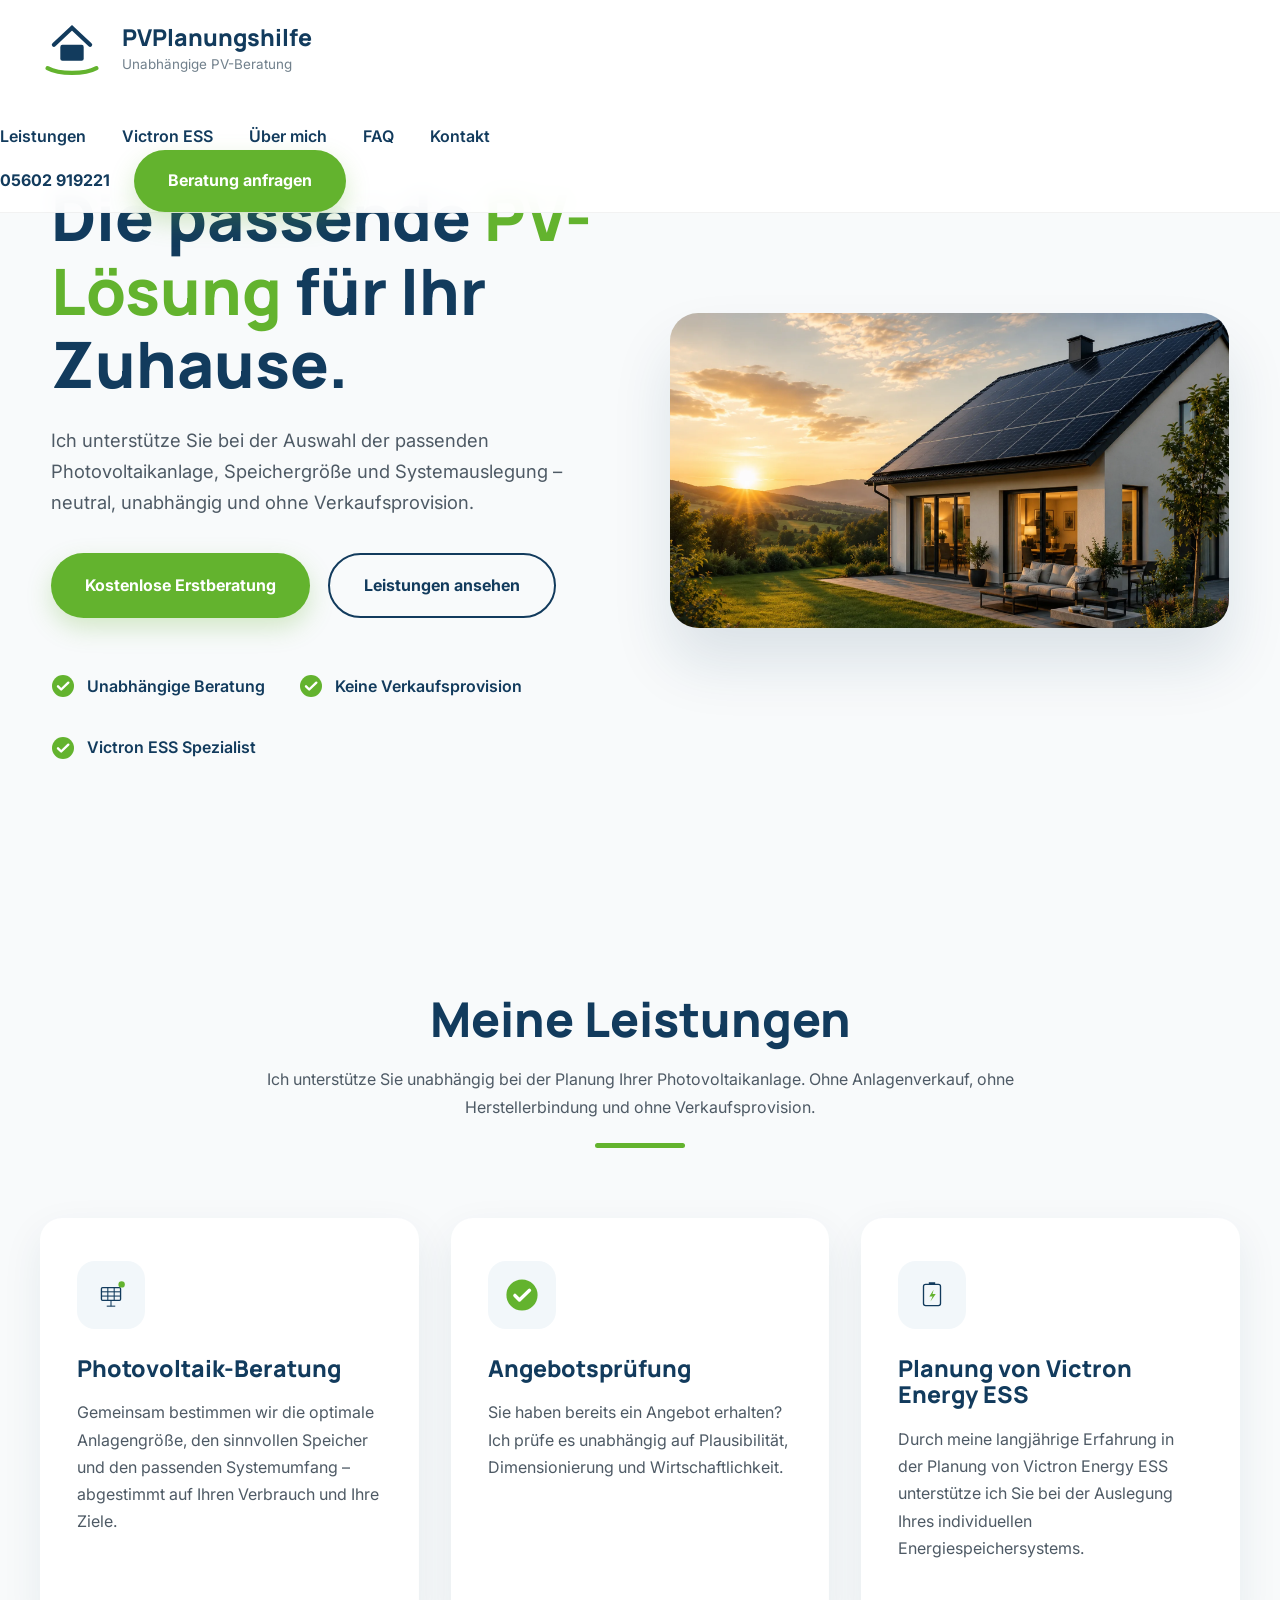
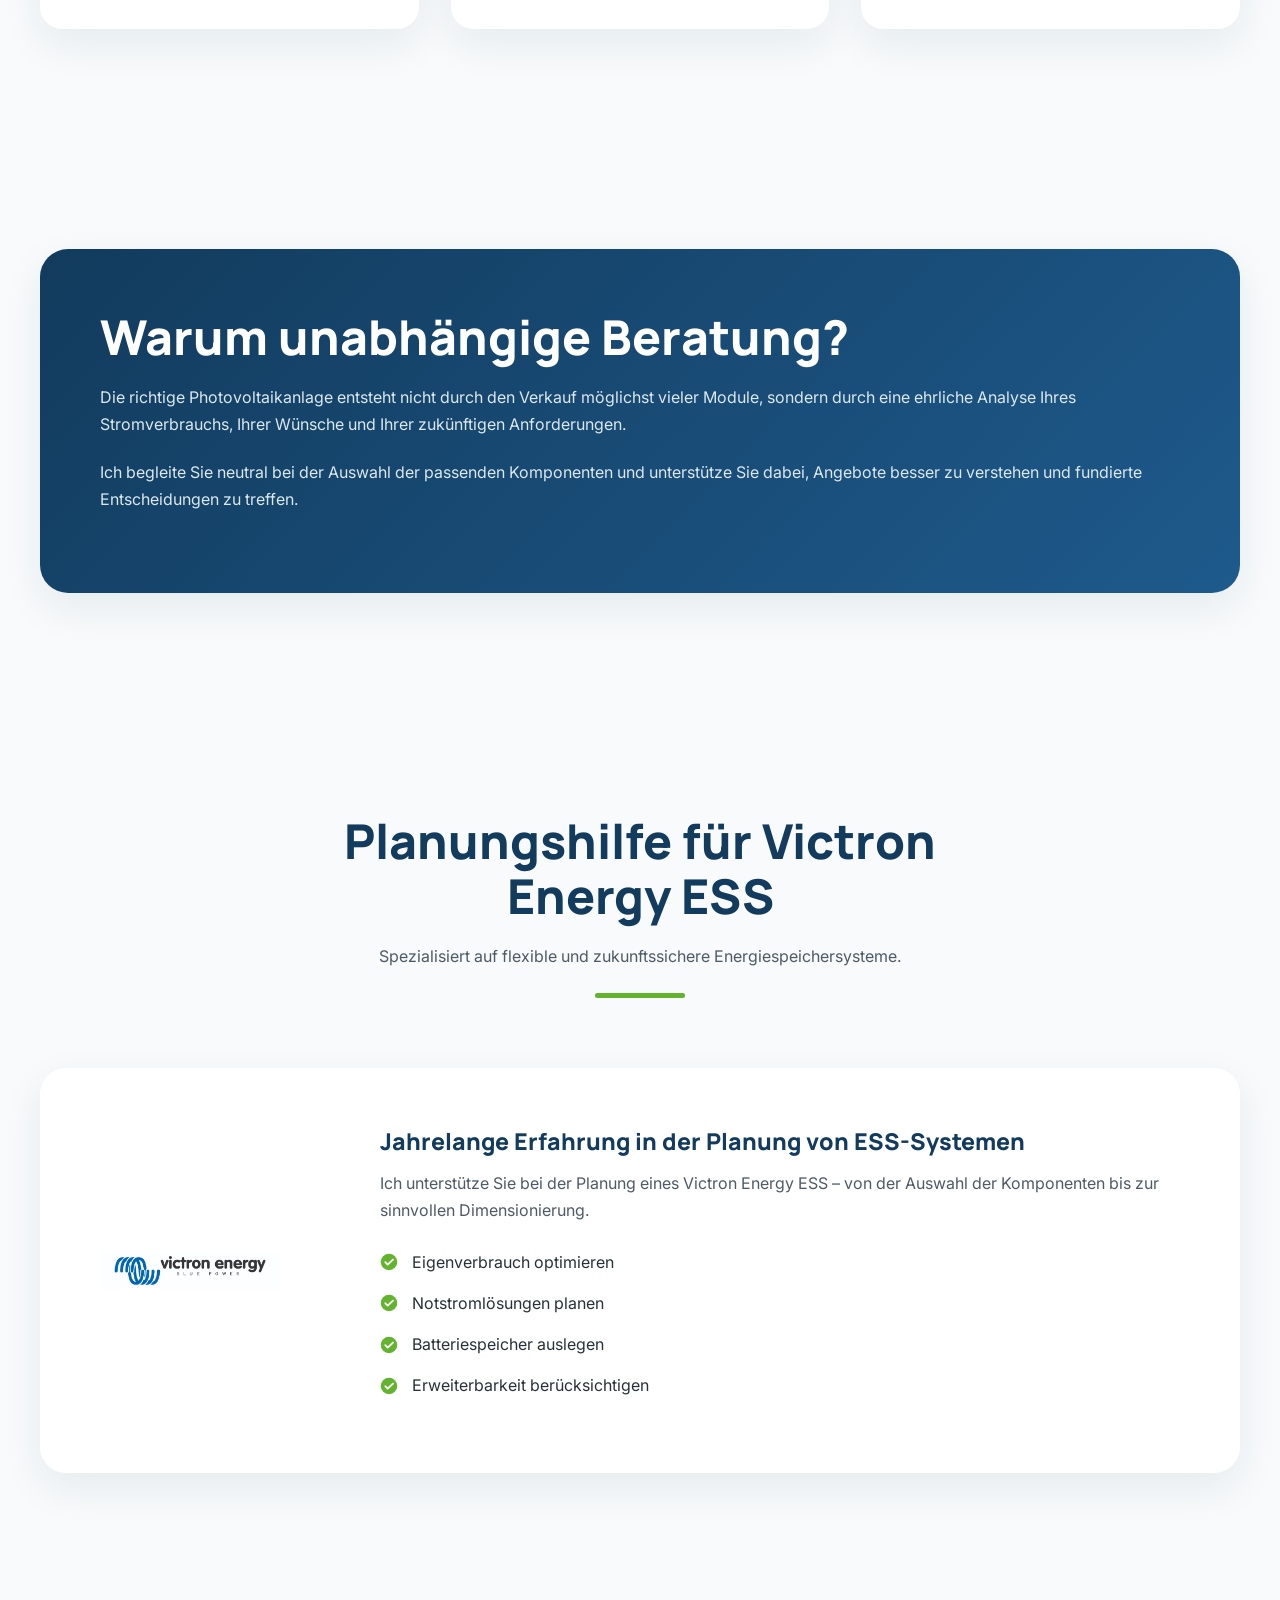
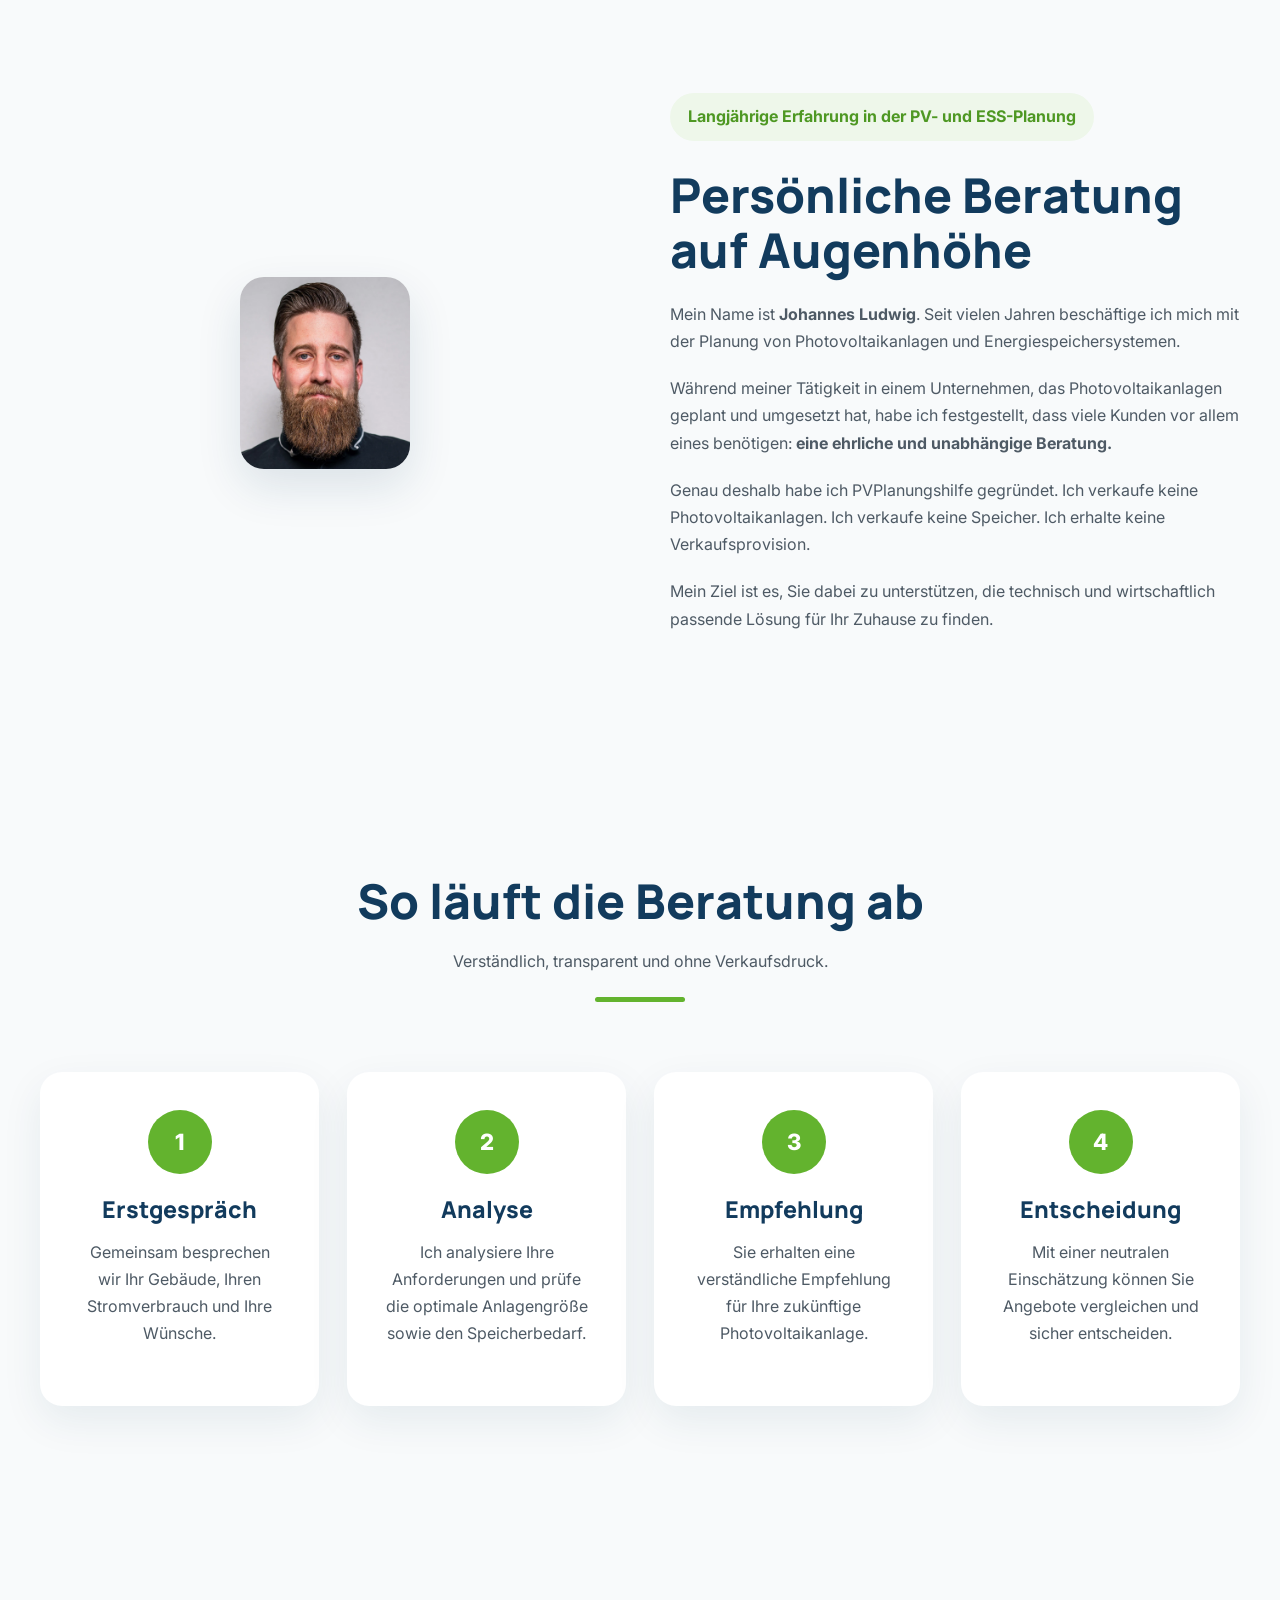
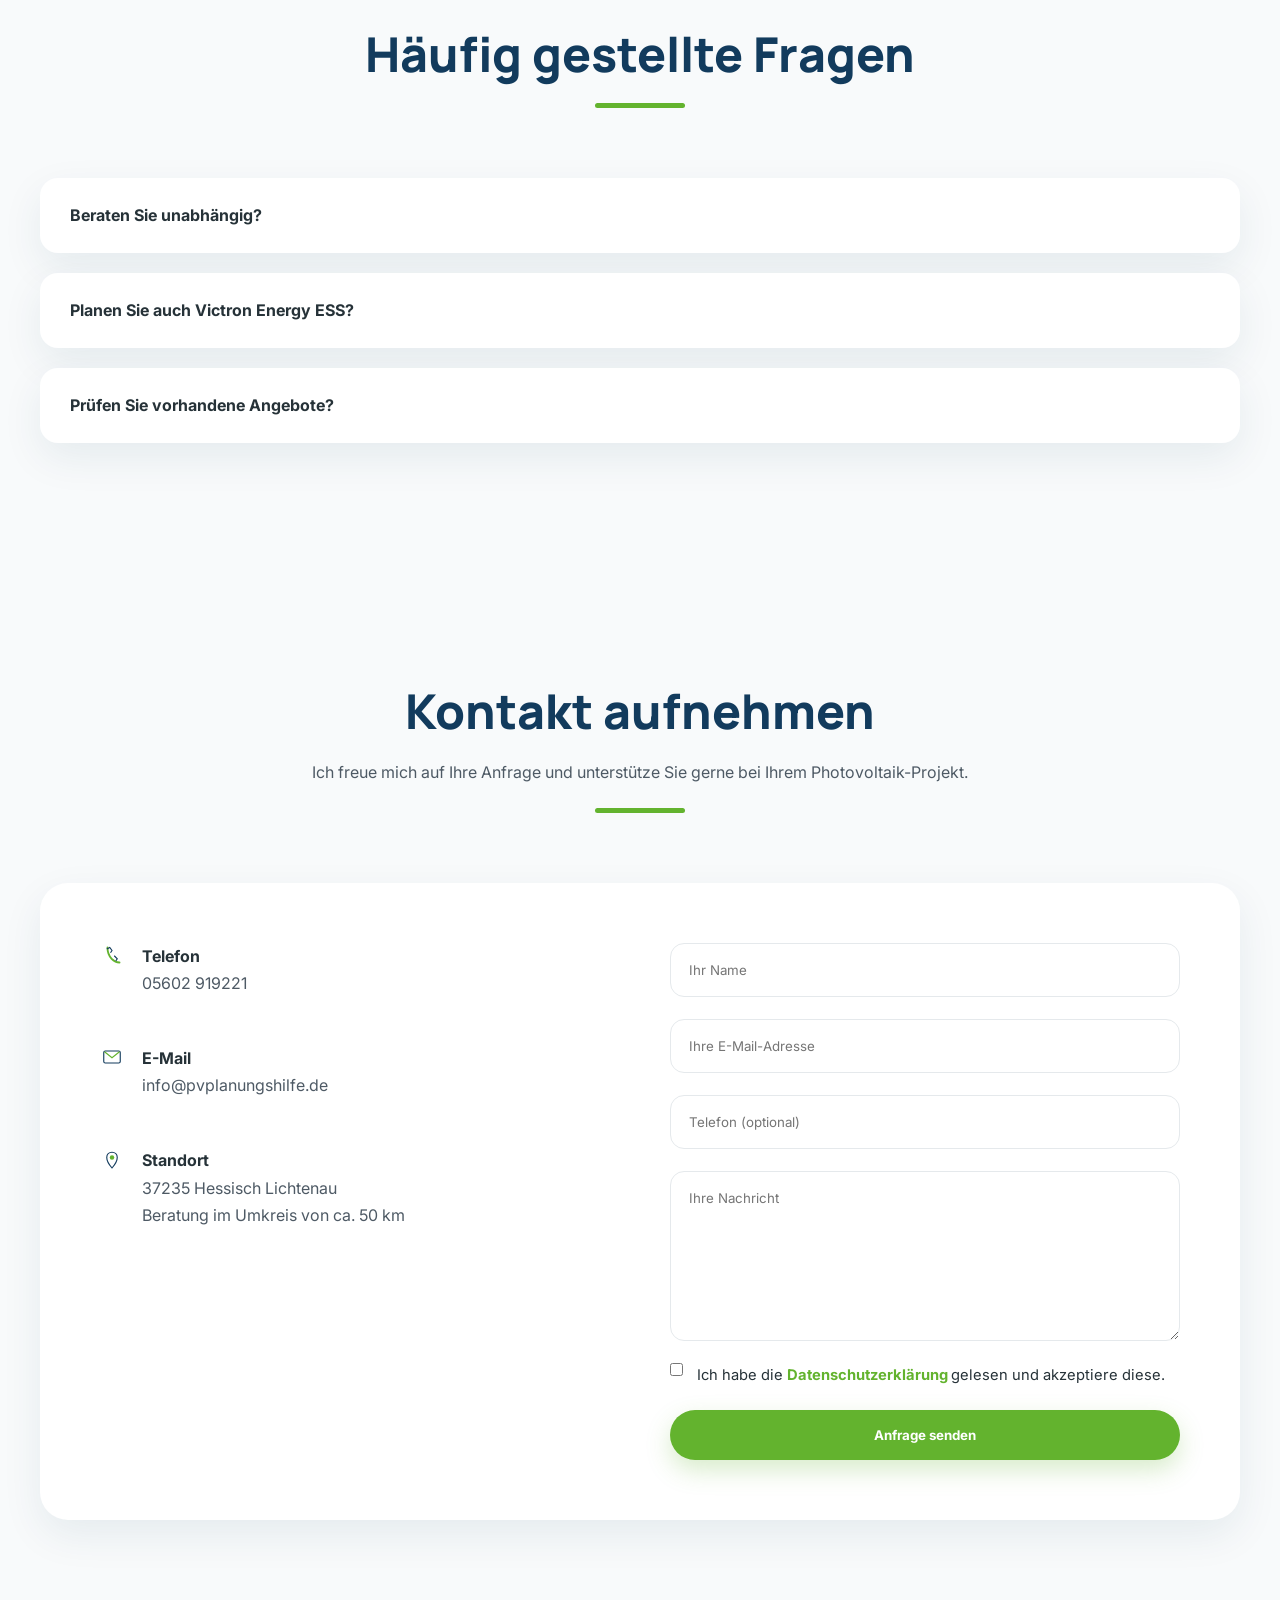
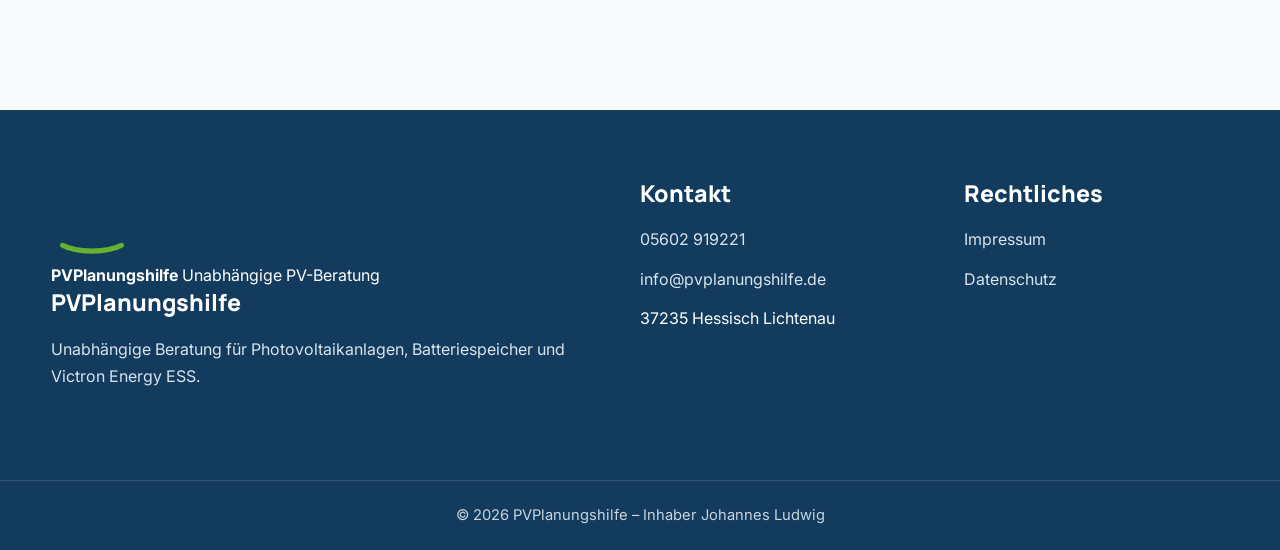
==== commit d78cb7d6: "Update index.html" ====
--- a/index.html
+++ b/index.html
@@ -944,10 +944,18 @@
 
         <div>
 
-            <img
-                src="assets/images/logo-white.svg"
-                alt="PVPlanungshilfe Logo"
-                style="width:70px;margin-bottom:25px;">
+           <a href="index.html" class="footer-brand">
+                <img
+                        src="assets/images/favicon.svg"
+                        alt=""
+                        width="82"
+                        height="82">
+
+    <div>
+        <strong>PVPlanungshilfe</strong>
+        <span>Unabhängige PV-Beratung</span>
+    </div>
+</a>
 
             <h3>
 
--- a/assets/css/layout.css
+++ b/assets/css/layout.css
@@ -38,40 +38,48 @@
 
 .logo{
 
-    display:flex;
-    align-items:center;
-    gap:14px;
-
-}
-
-.logo img{
-
-    width:52px;
-    height:52px;
-    object-fit:contain;
-
-}
-
-.logo-text{
-
-    display:flex;
-    flex-direction:column;
-
-}
-
-.logo-title{
-
-    font-family:'Manrope',sans-serif;
-    font-size:1.35rem;
-    font-weight:800;
-    color:var(--primary);
-
-}
-
-.logo-subtitle{
-
-    font-size:.82rem;
-    color:#71808C;
+    display: inline-flex;
+    align-items: center;
+    gap: 16px;
+    flex-shrink: 0;
+}
+
+.logo .brand-mark {
+    width: 68px;
+    height: 68px;
+    object-fit: contain;
+    flex-shrink: 0;
+}
+
+.logo-text {
+    display: flex;
+    flex-direction: column;
+    line-height: 1.2;
+}
+
+.logo-title {
+    font-family: "Manrope", sans-serif;
+    font-size: 1.45rem;
+    font-weight: 800;
+    color: var(--primary);
+    white-space: nowrap;
+}
+
+.logo-subtitle {
+    margin-top: 5px;
+    font-size: 0.84rem;
+    color: #71808c;
+    white-space: nowrap;
+}
+
+.header-container {
+    width: min(1240px, 94%);
+    min-height: 96px;
+    margin: auto;
+    display: flex;
+    justify-content: space-between;
+    align-items: center;
+    gap: 25px;
 
 }
 
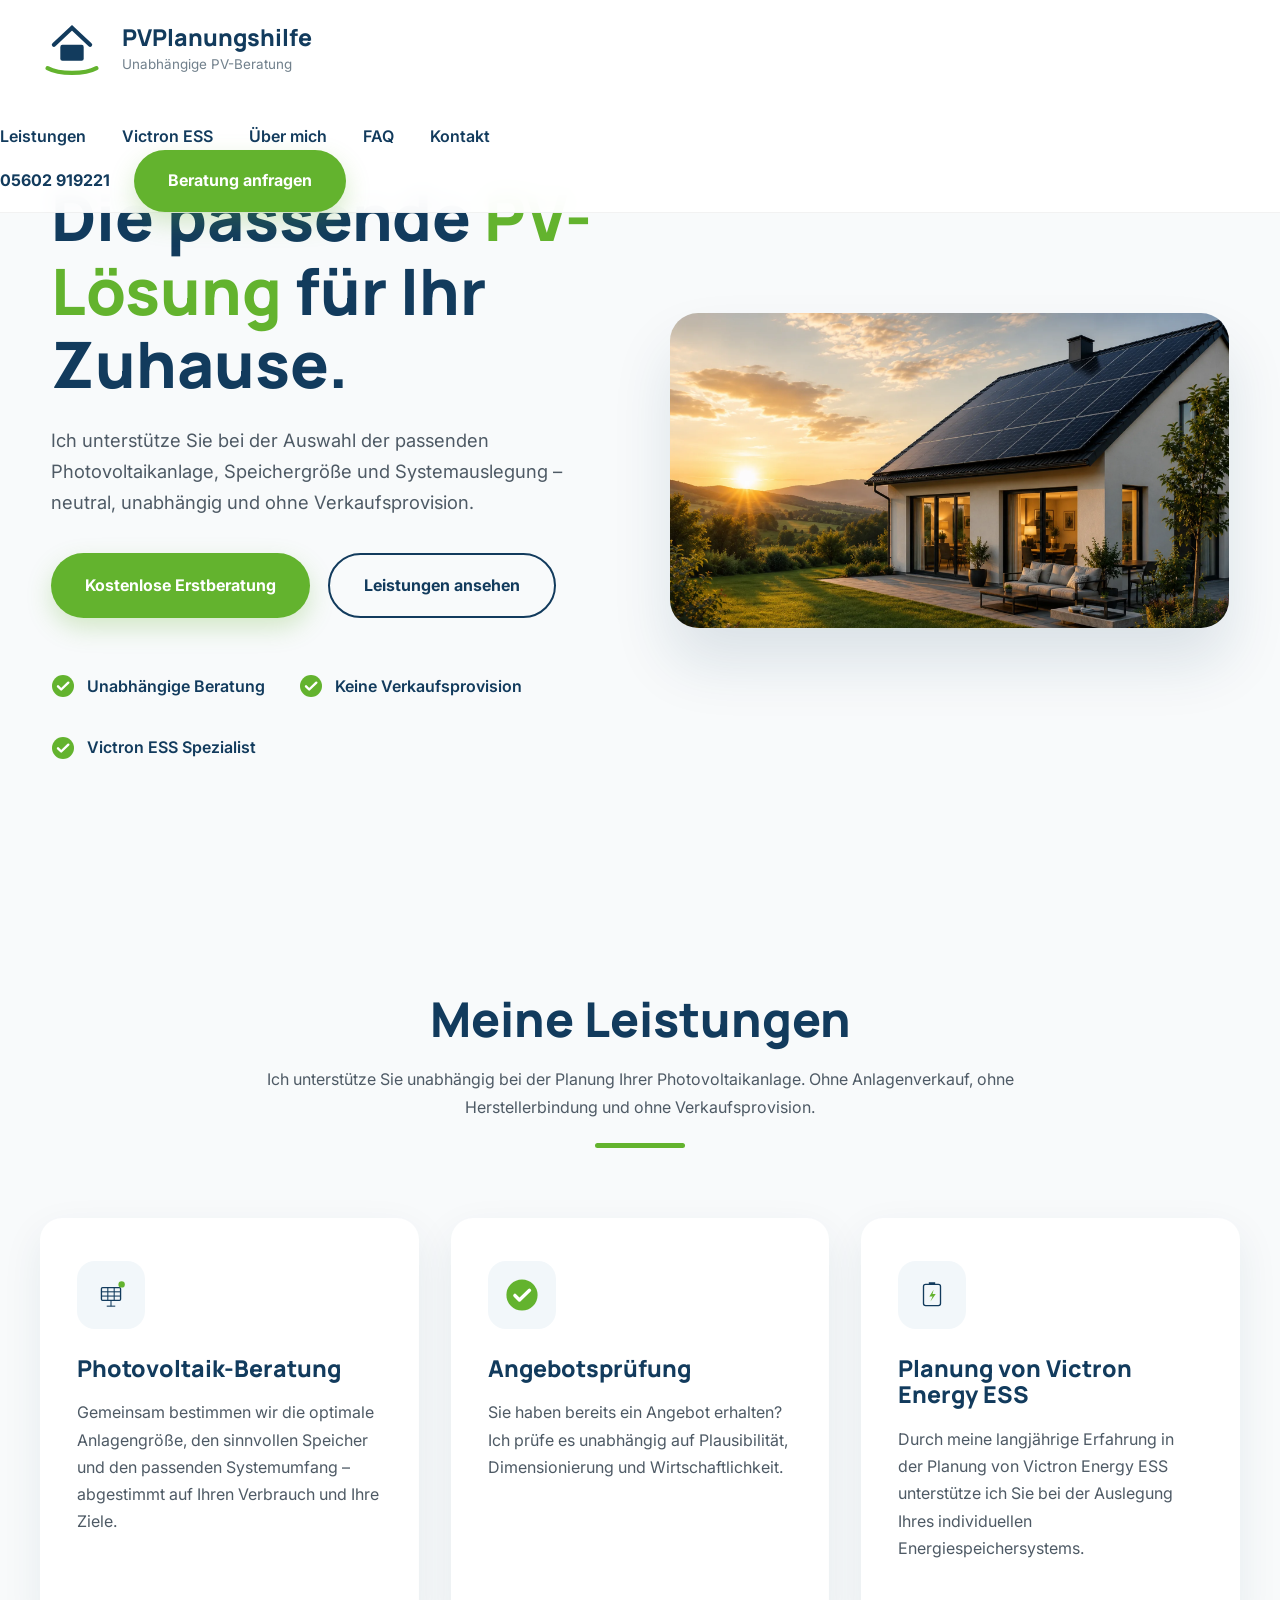
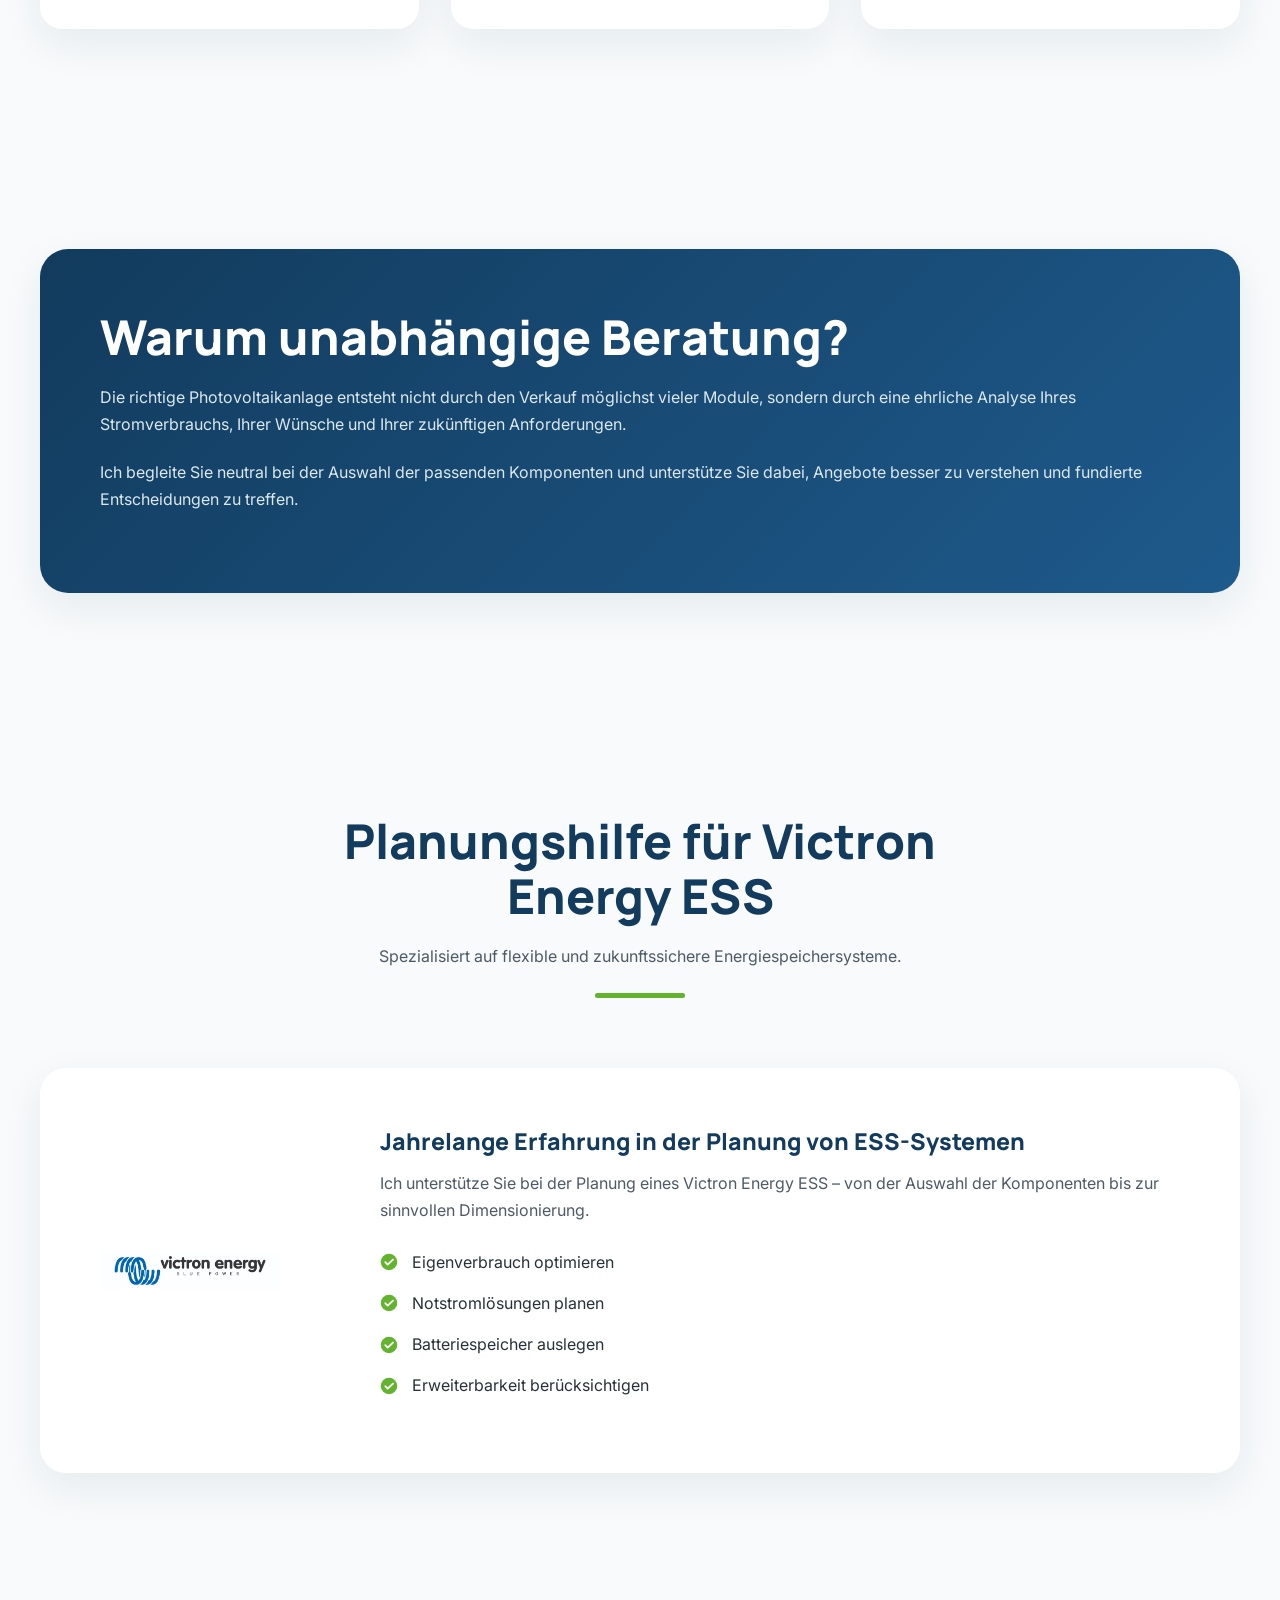
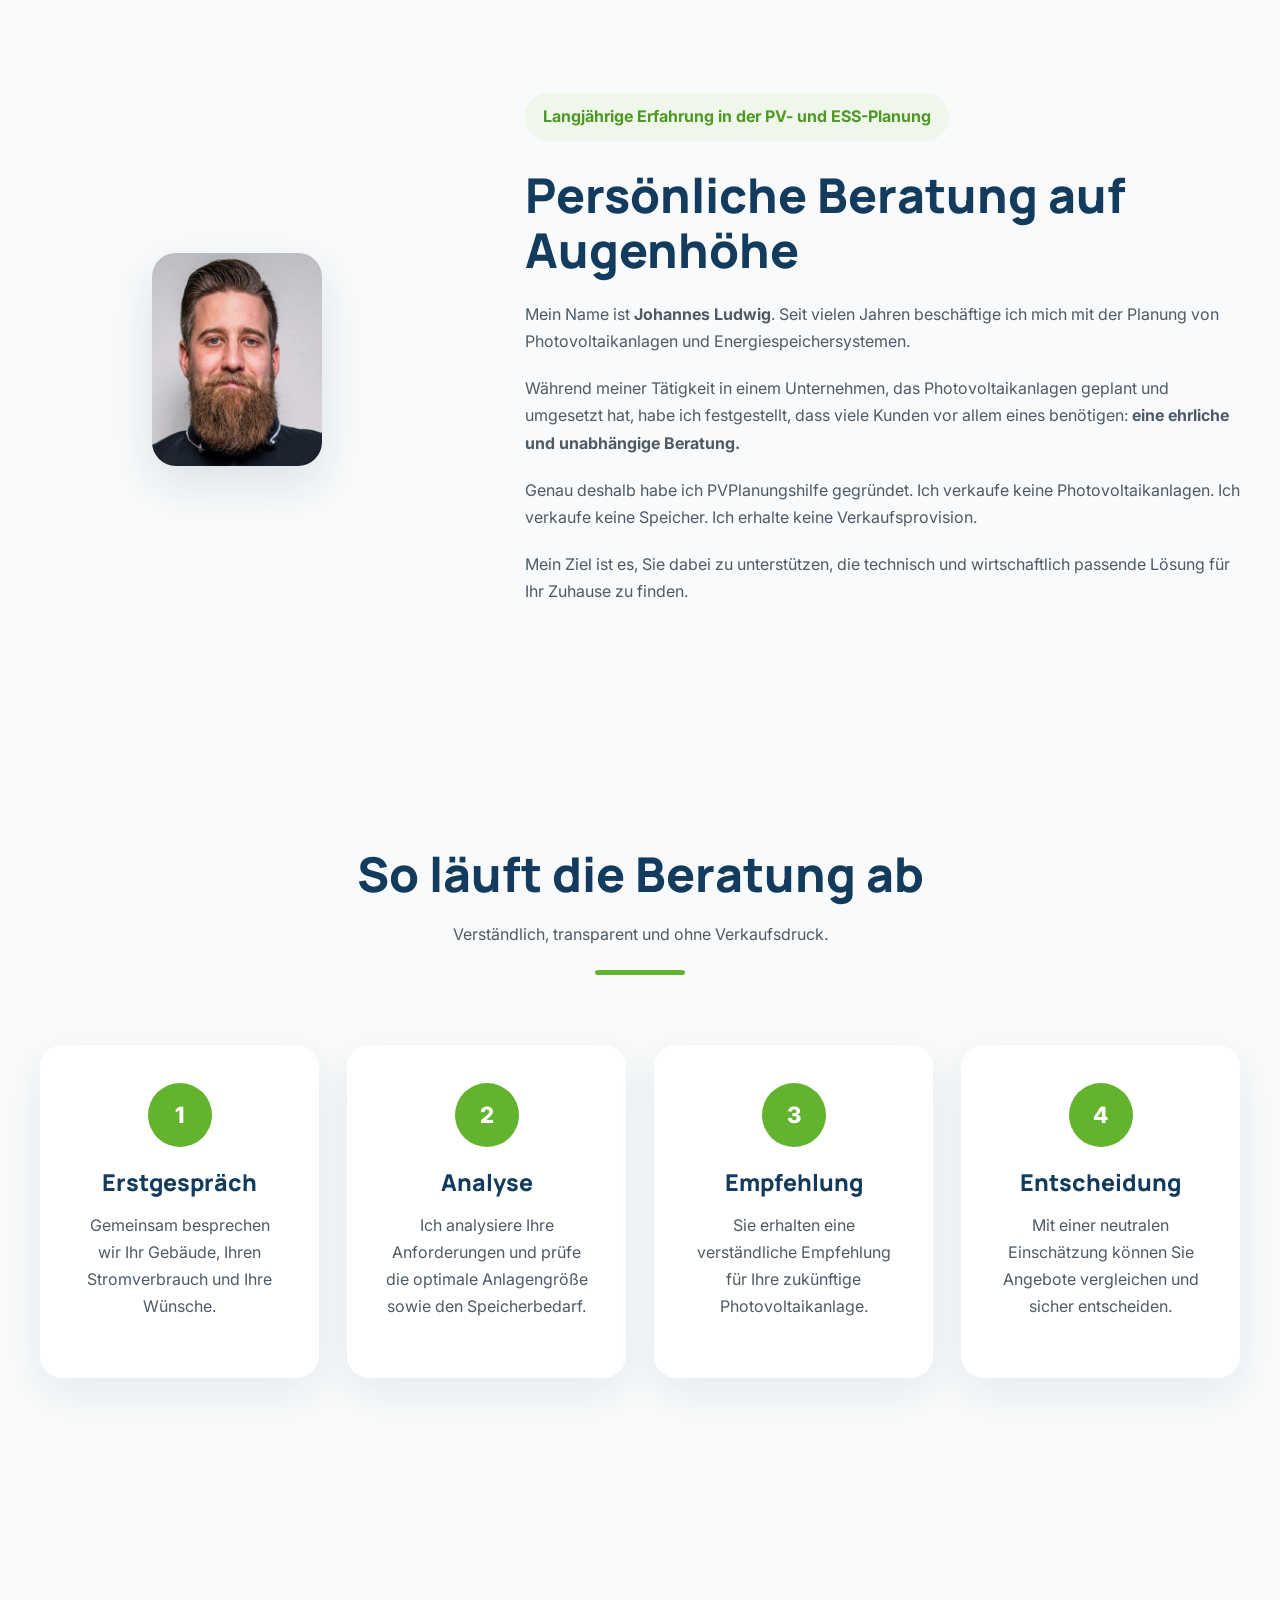
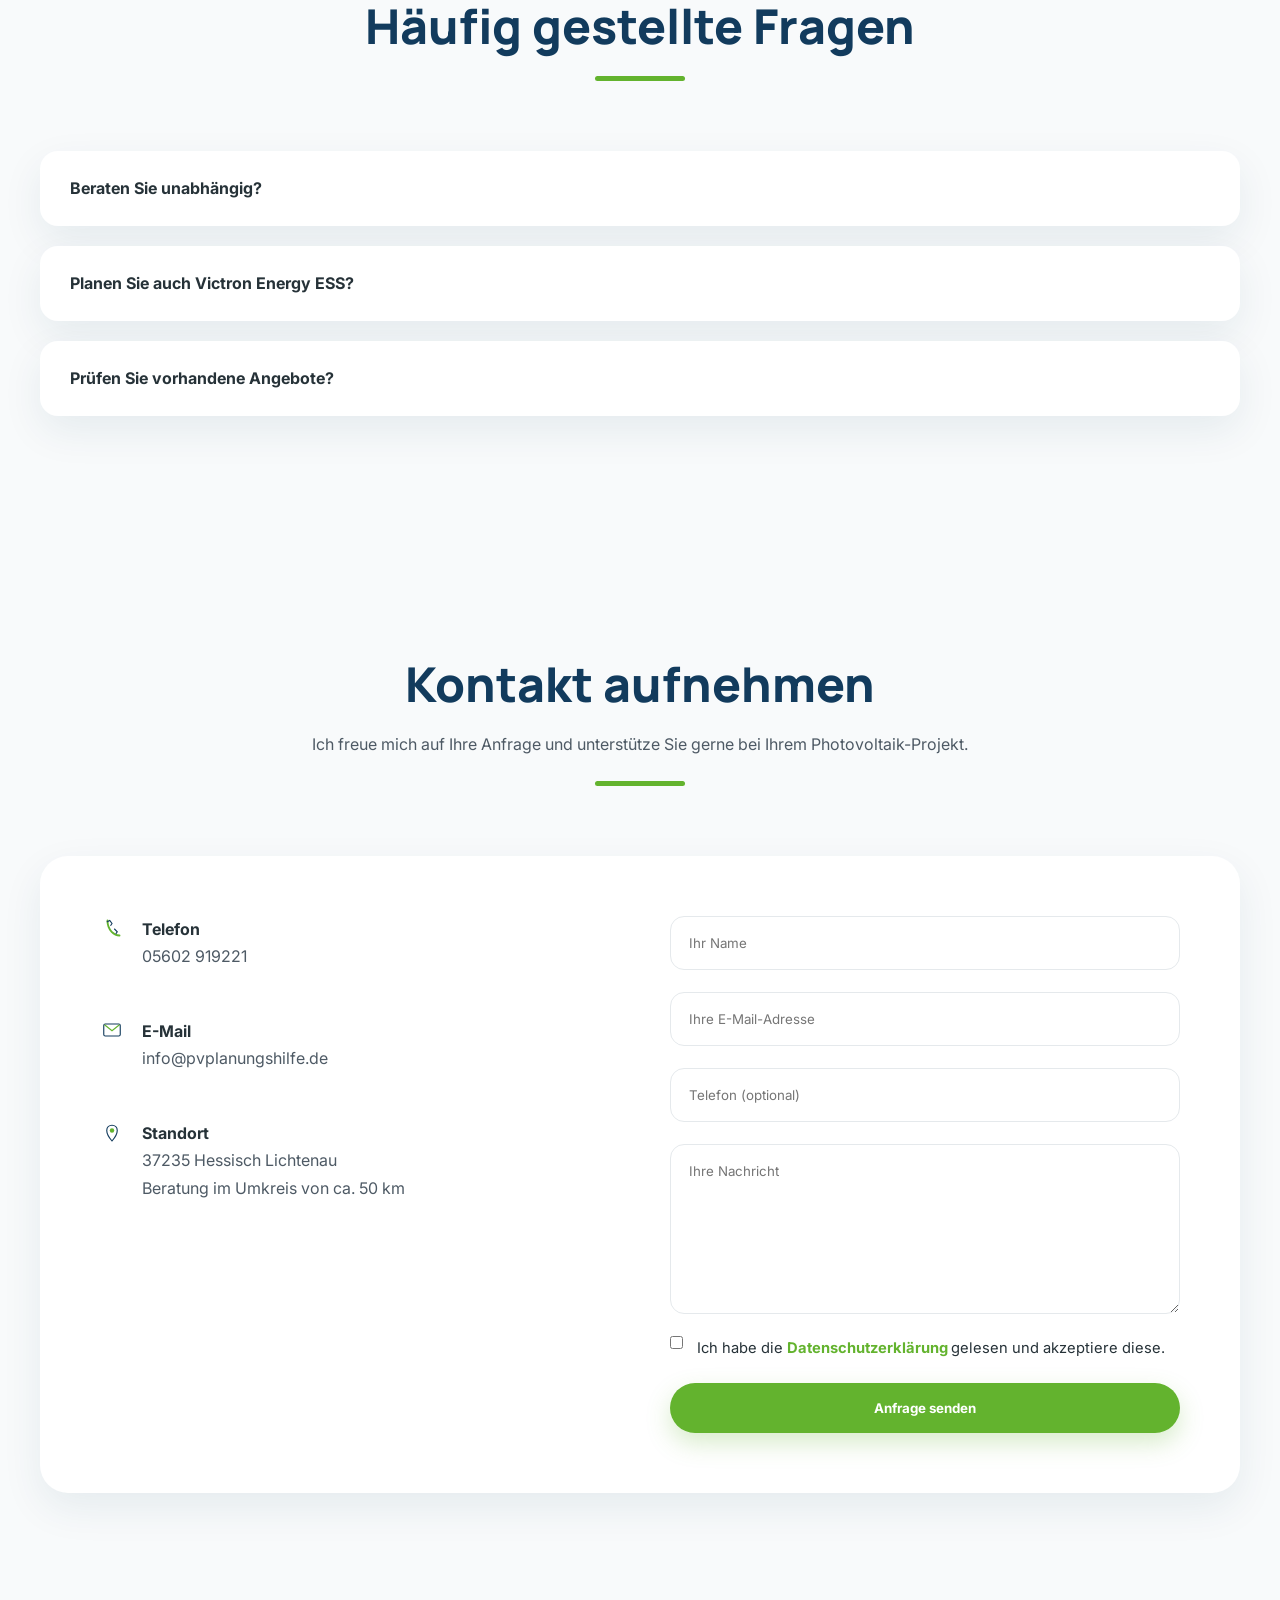
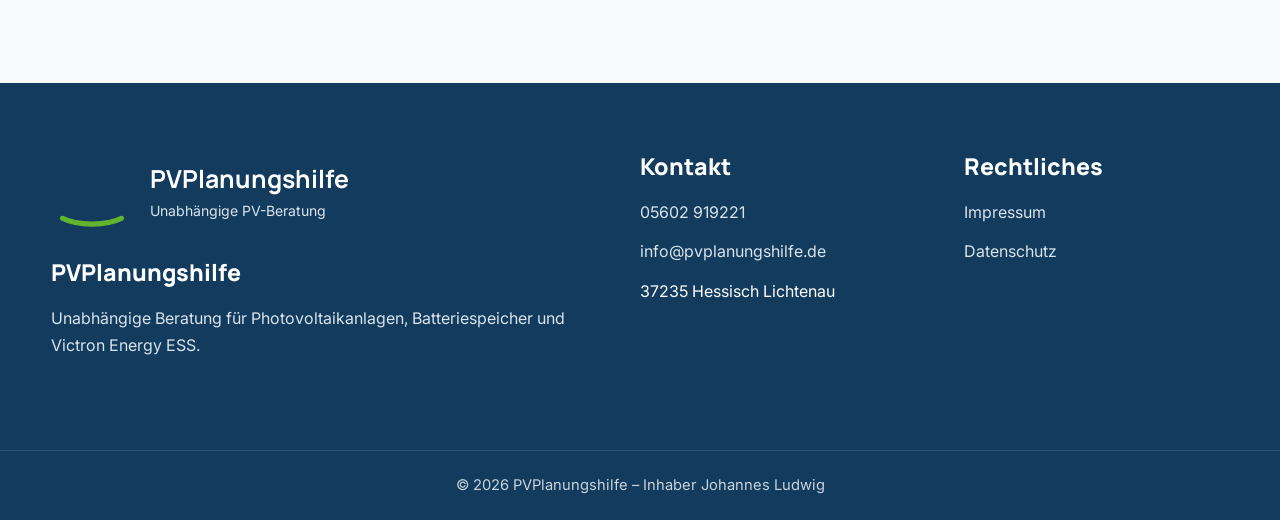
==== commit 229a03be: "Update index.html" ====
--- a/index.html
+++ b/index.html
@@ -470,8 +470,12 @@
 
             <div class="about-image">
 
-                <img src="assets/images/johannes.webp"
-                     alt="Johannes Ludwig">
+                <img
+                    src="assets/images/johannes.webp"
+                    alt="Johannes Ludwig, unabhängiger PV-Berater"
+                    loading="lazy"
+                    width="800"
+                    height="900">
 
             </div>
 
--- a/assets/css/layout.css
+++ b/assets/css/layout.css
@@ -277,26 +277,26 @@
    ABOUT
 ============================= */
 
-.about{
-
-    align-items:center;
-
-}
-
-.about-image{
-
-    display:flex;
-    justify-content:center;
-
-}
-
-.about-image img{
-
-    width:170px;
-
-    border-radius:24px;
-
-    box-shadow:var(--shadow);
+.about {
+    grid-template-columns: minmax(280px, 0.8fr) minmax(0, 1.45fr);
+    align-items: center;
+    gap: 90px;
+
+}
+
+.about-image {
+    display: flex;
+    justify-content: center;
+    align-items: center;
+}
+
+.about-image img {
+    width: min(100%, 330px);
+    aspect-ratio: 4 / 5;
+    object-fit: cover;
+    object-position: center 35%;
+    border-radius: 26px;
+    box-shadow: 0 22px 50px rgba(18, 59, 93, 0.16);
 
 }
 
@@ -384,6 +384,34 @@
 
 }
 
+.footer-brand {
+    display: inline-flex;
+    align-items: center;
+    gap: 17px;
+    margin-bottom: 24px;
+}
+
+.footer-brand img {
+    width: 82px;
+    height: 82px;
+    object-fit: contain;
+}
+
+.footer-brand strong {
+    display: block;
+    color: #fff;
+    font-family: "Manrope", sans-serif;
+    font-size: 1.55rem;
+    line-height: 1.2;
+}
+
+.footer-brand span {
+    display: block;
+    margin-top: 5px;
+    color: #d9e4ec;
+    font-size: 0.88rem;
+}
+
 /* =============================
    RESPONSIVE
 ============================= */
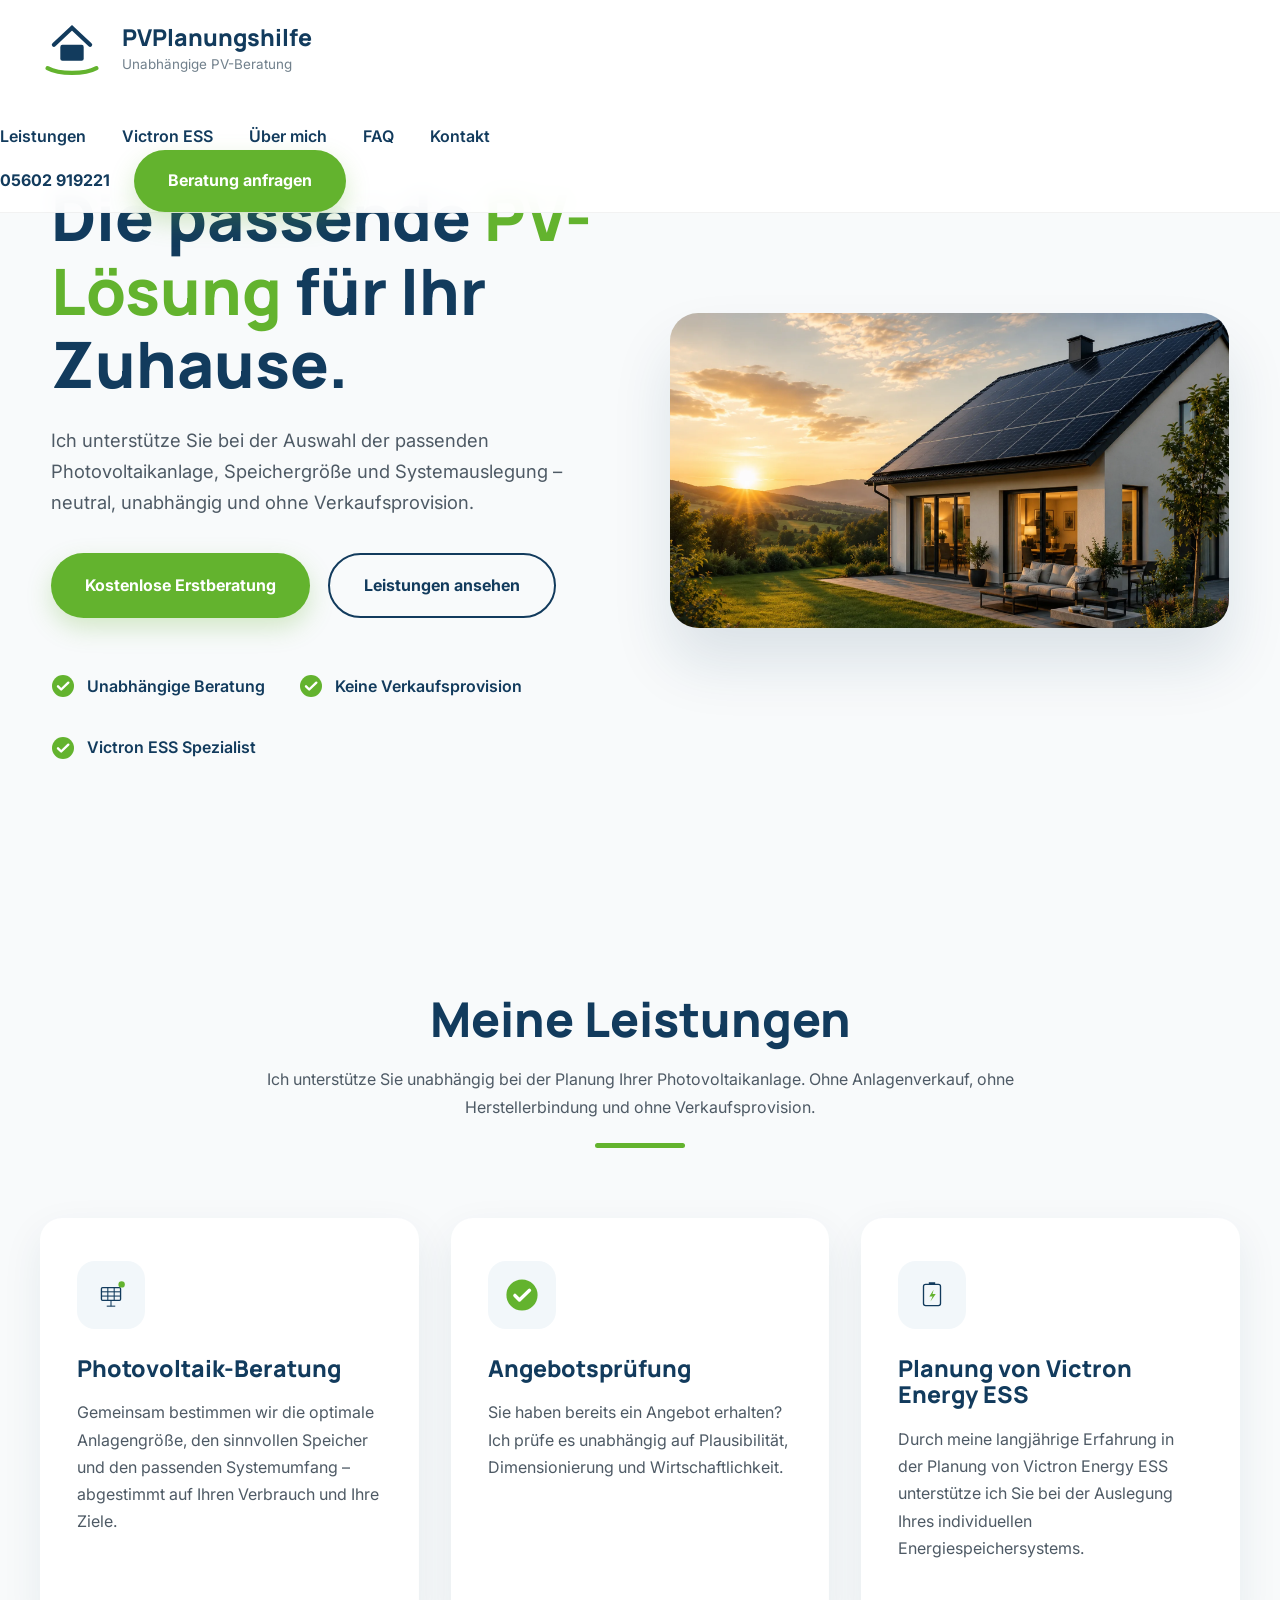
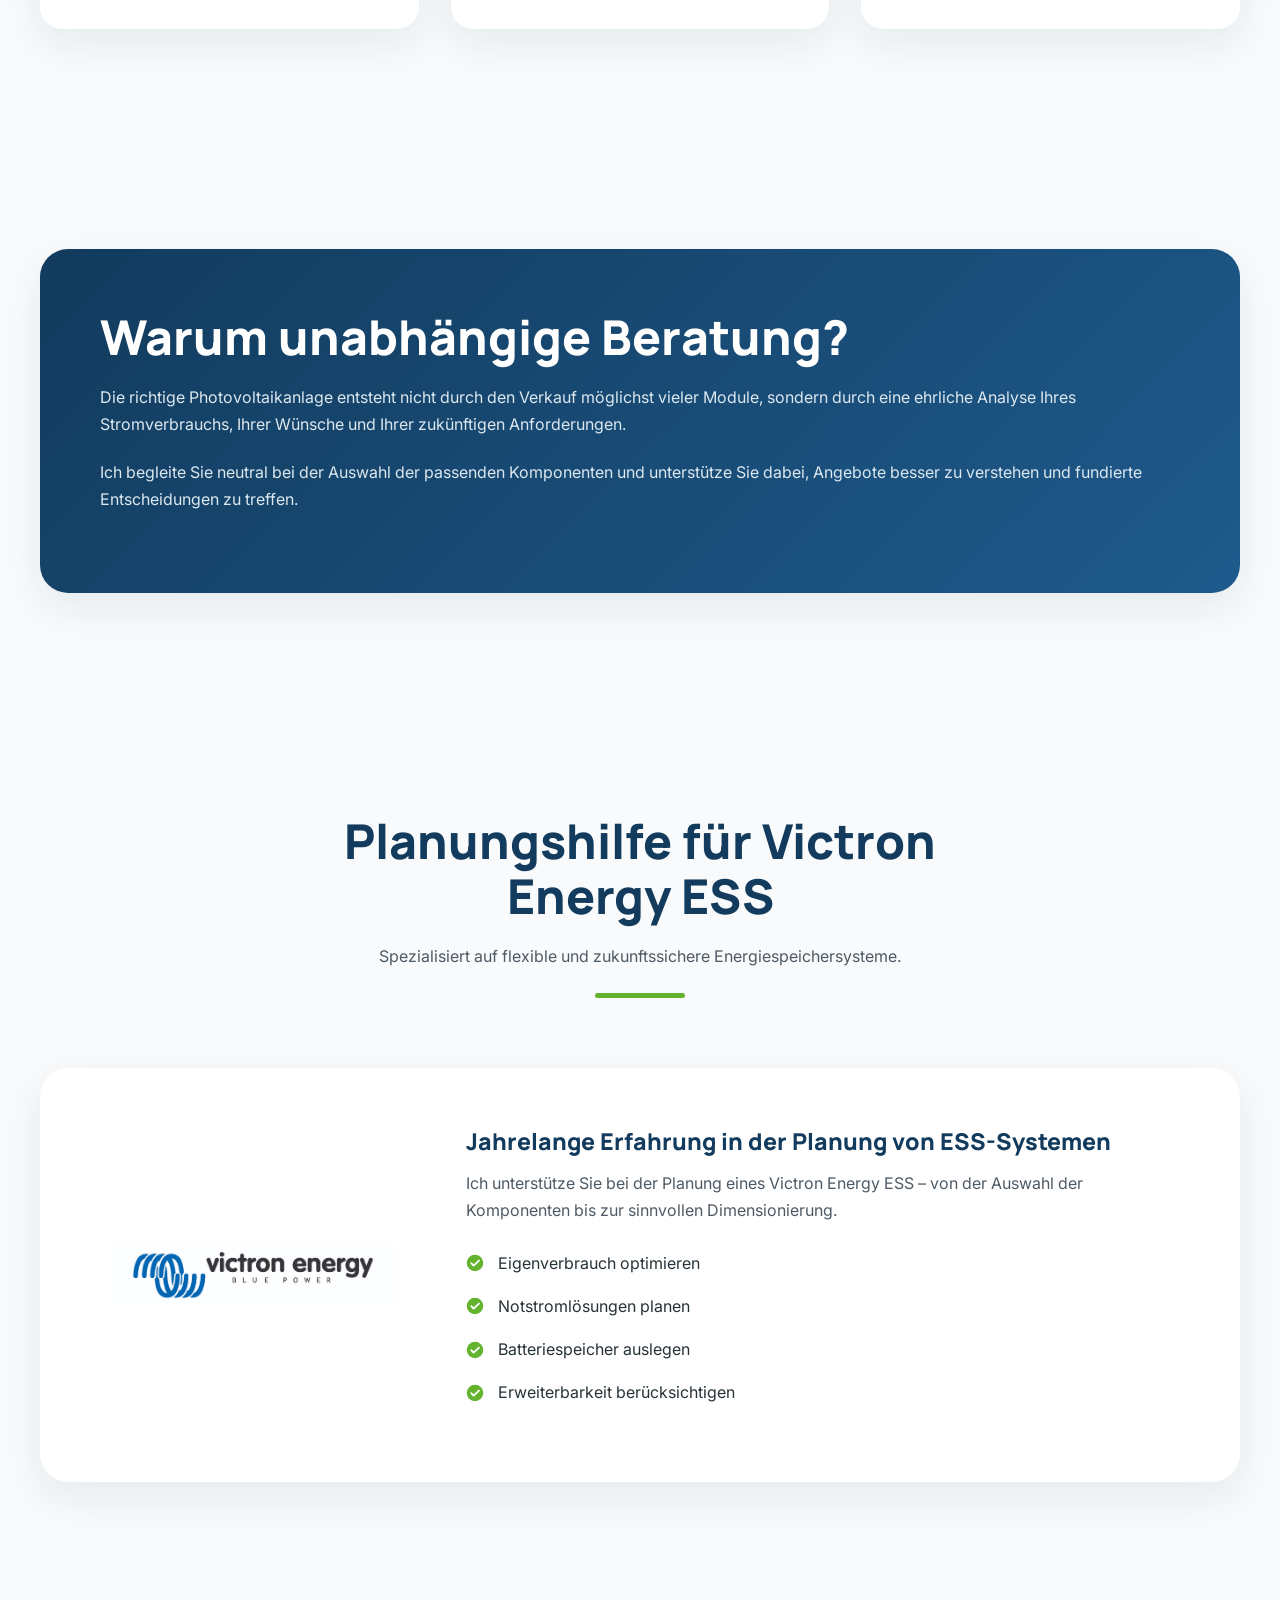
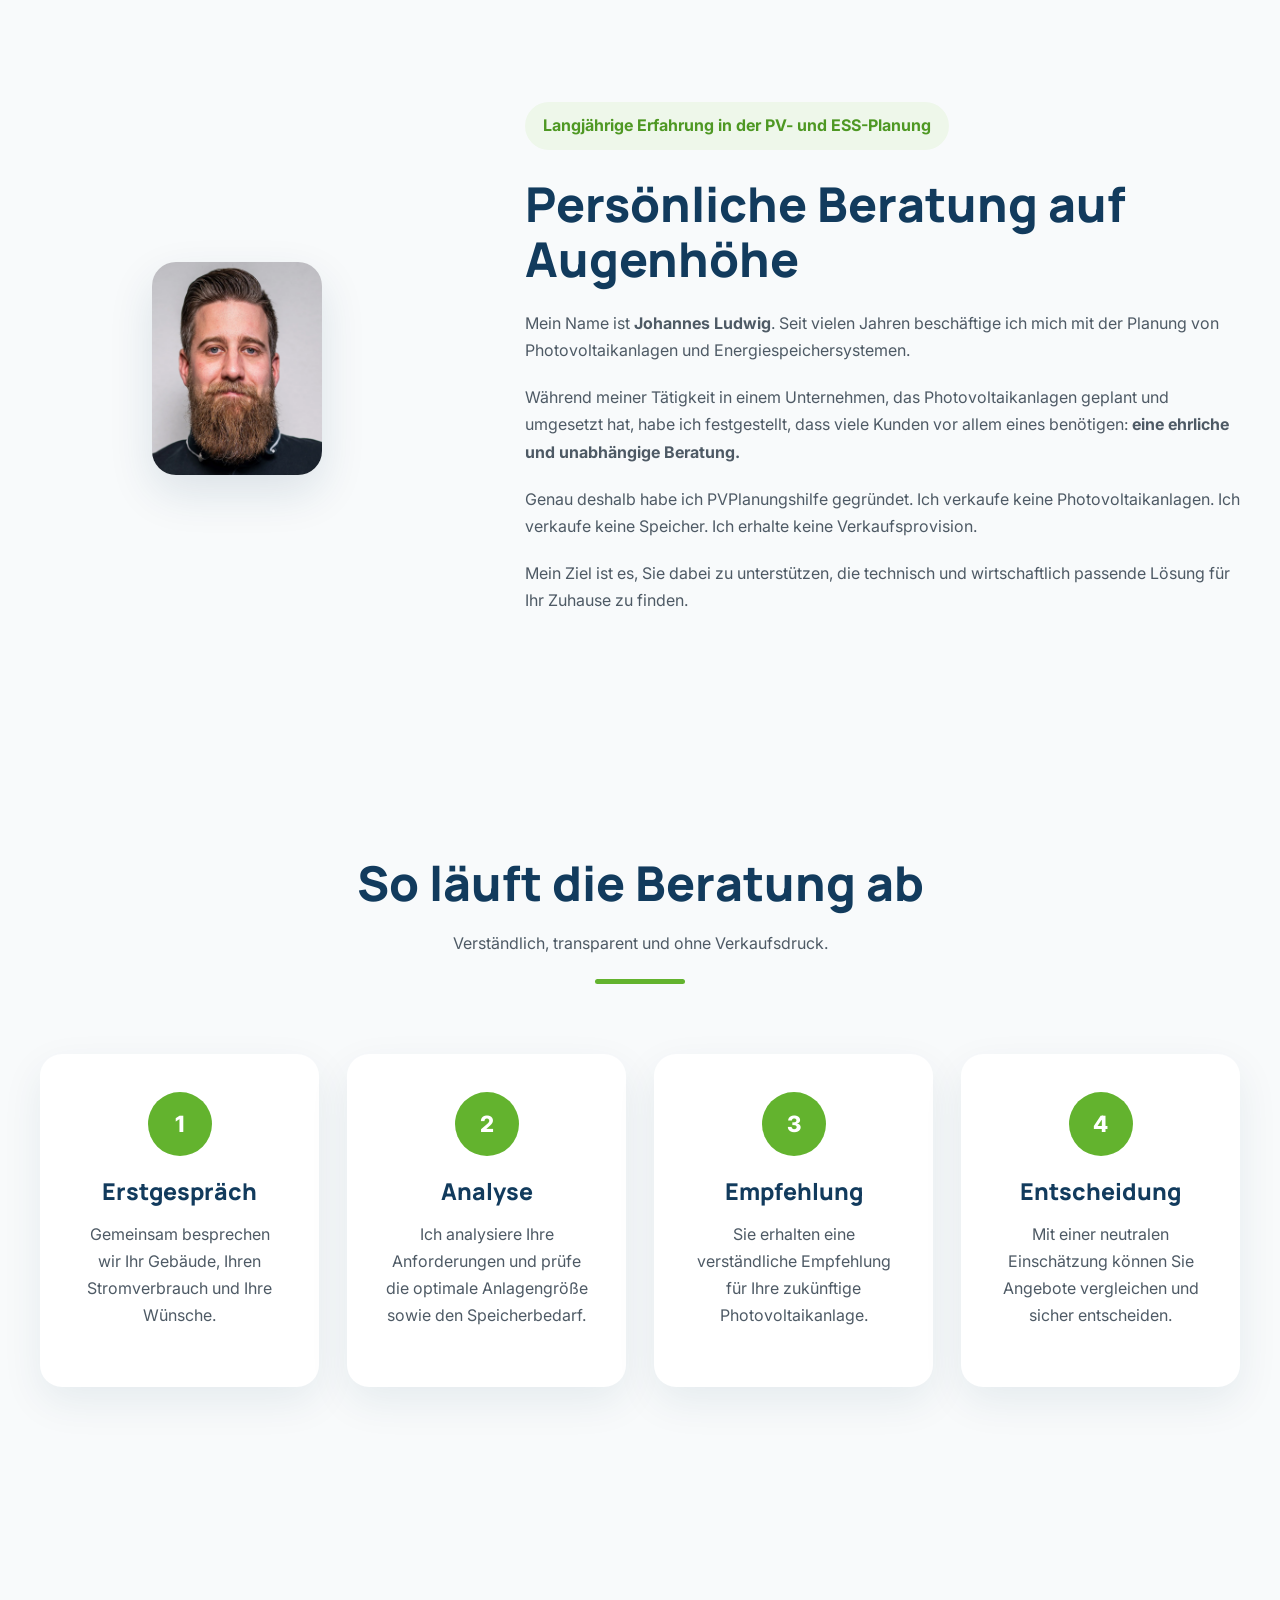
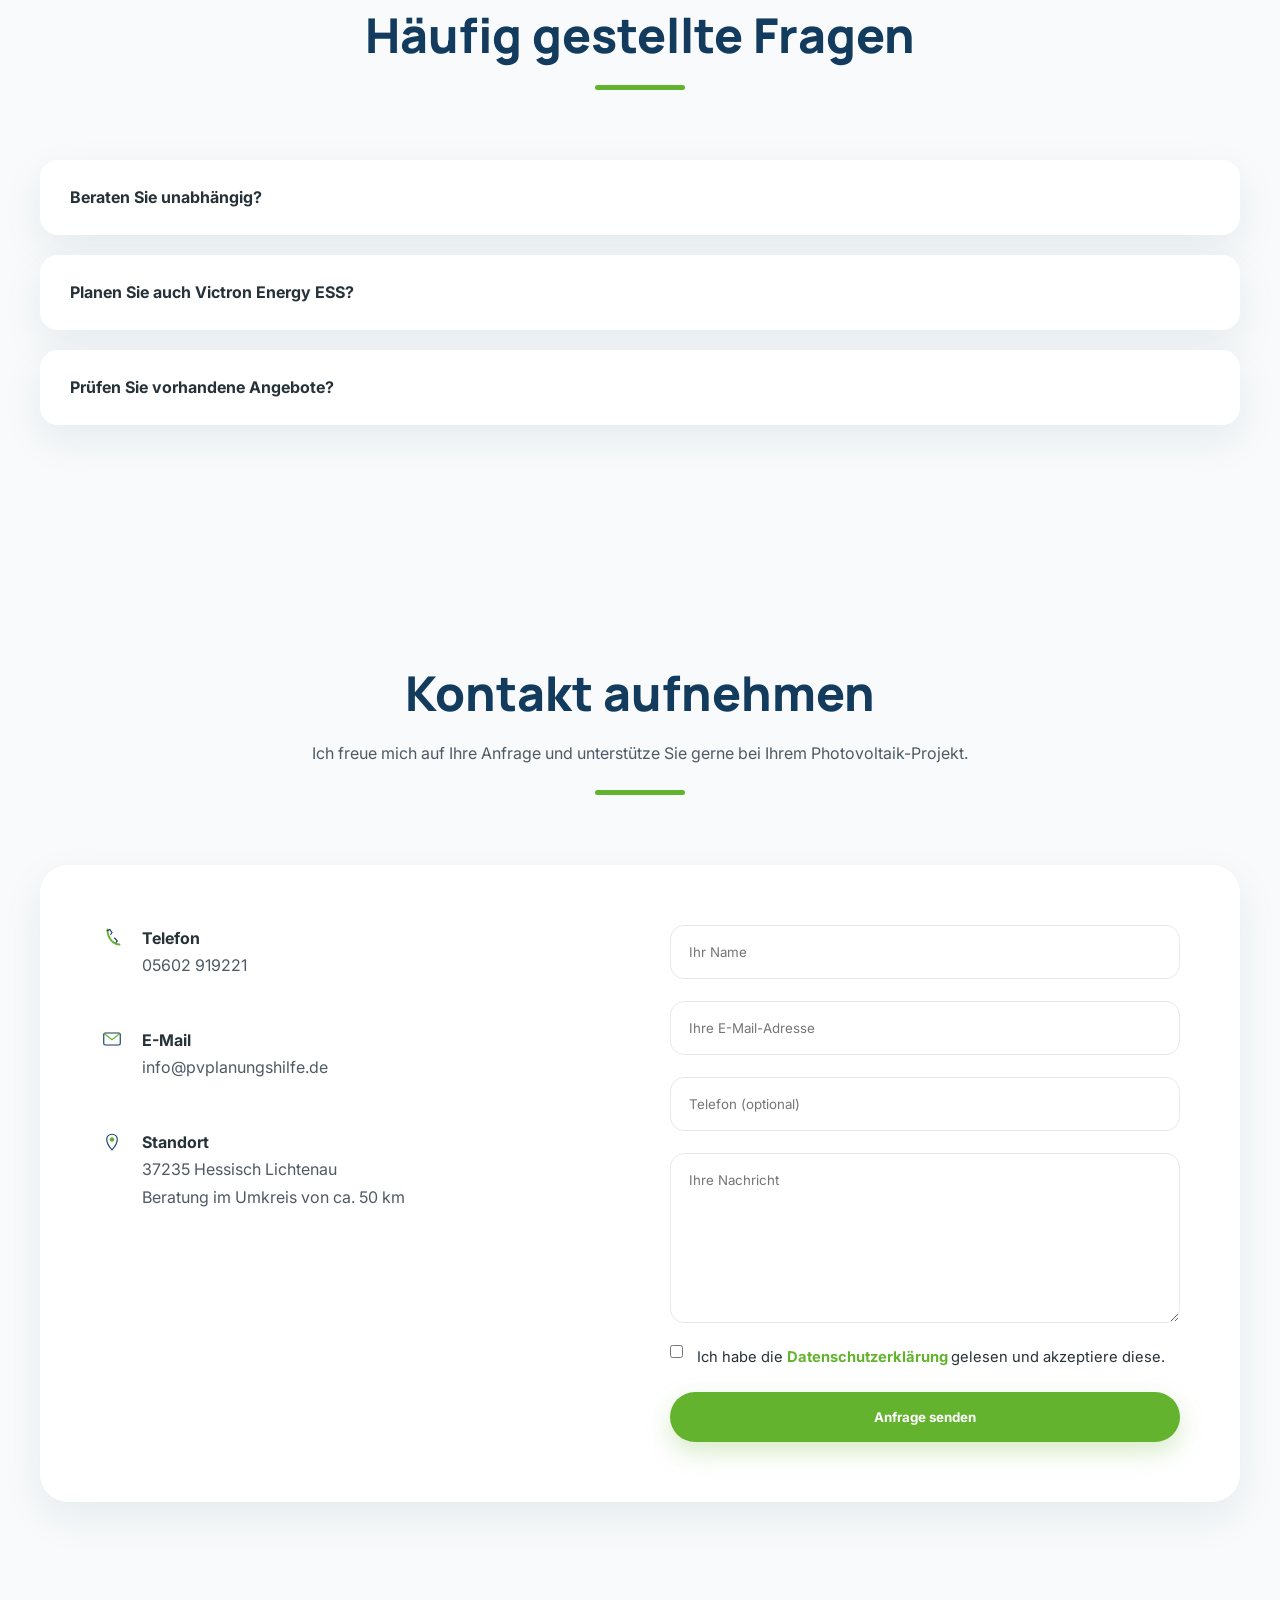
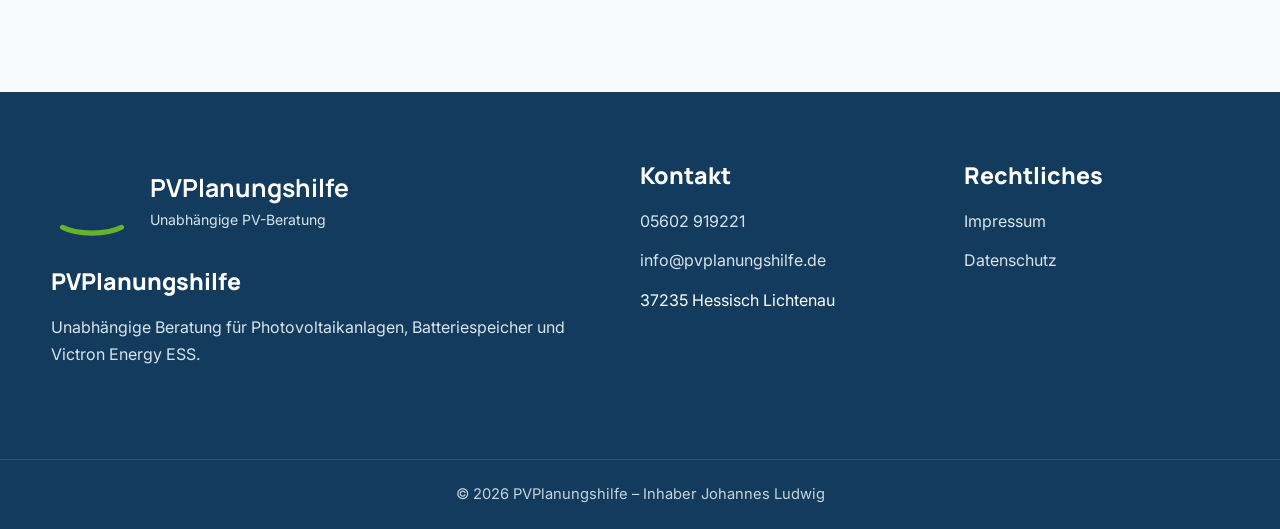
==== commit 0c6bbe3d: "Add menu toggle button to index.html Added a button for menu toggle functionality." ====
--- a/index.html
+++ b/index.html
@@ -66,8 +66,20 @@
 </div>
 
 </a>
-
-<nav>
+    
+<button
+    class="menu-toggle"
+    type="button"
+    aria-label="Navigation öffnen"
+    aria-controls="main-navigation"
+    aria-expanded="false">
+
+    <span></span>
+    <span></span>
+    <span></span>
+</button>
+    
+<nav id="main-navigation" class="main-navigation">
 
 <ul>
 
--- a/assets/css/components.css
+++ b/assets/css/components.css
@@ -194,54 +194,43 @@
 
 /* ---------- Victron ---------- */
 
-.victron-box{
-
-    background:#fff;
-
-    border-radius:26px;
-
-    padding:60px;
-
-    display:grid;
-
-    grid-template-columns:220px 1fr;
-
-    gap:60px;
-
-    align-items:center;
-
-    box-shadow:var(--shadow);
-
-}
-
-.victron-box img{
-
-    width:180px;
-
-}
-
-.victron-box ul{
-
-    margin-top:24px;
-
-}
-
-.victron-box li{
-
-    margin-bottom:14px;
-
-    display:flex;
-
-    align-items:center;
-
-    gap:14px;
-
-}
-
-.victron-box li img{
-
-    width:18px;
-
+.victron-box {
+    background: #fff;
+    border-radius: 28px;
+    padding: 60px 70px;
+    display: grid;
+    grid-template-columns: minmax(230px, 0.65fr) minmax(0, 1.6fr);
+    gap: 70px;
+    align-items: center;
+    box-shadow: var(--shadow);
+}
+
+.victron-box > div:first-child {
+    display: flex;
+    justify-content: center;
+    align-items: center;
+}
+
+.victron-logo {
+    width: min(100%, 320px);
+    height: auto;
+    object-fit: contain;
+}
+
+.victron-box ul {
+    margin-top: 25px;
+}
+
+.victron-box li {
+    display: flex;
+    align-items: center;
+    gap: 14px;
+    margin-bottom: 16px;
+}
+
+.victron-box li img {
+    width: 18px;
+    height: 18px;
 }
 
 /* ---------- FAQ ---------- */
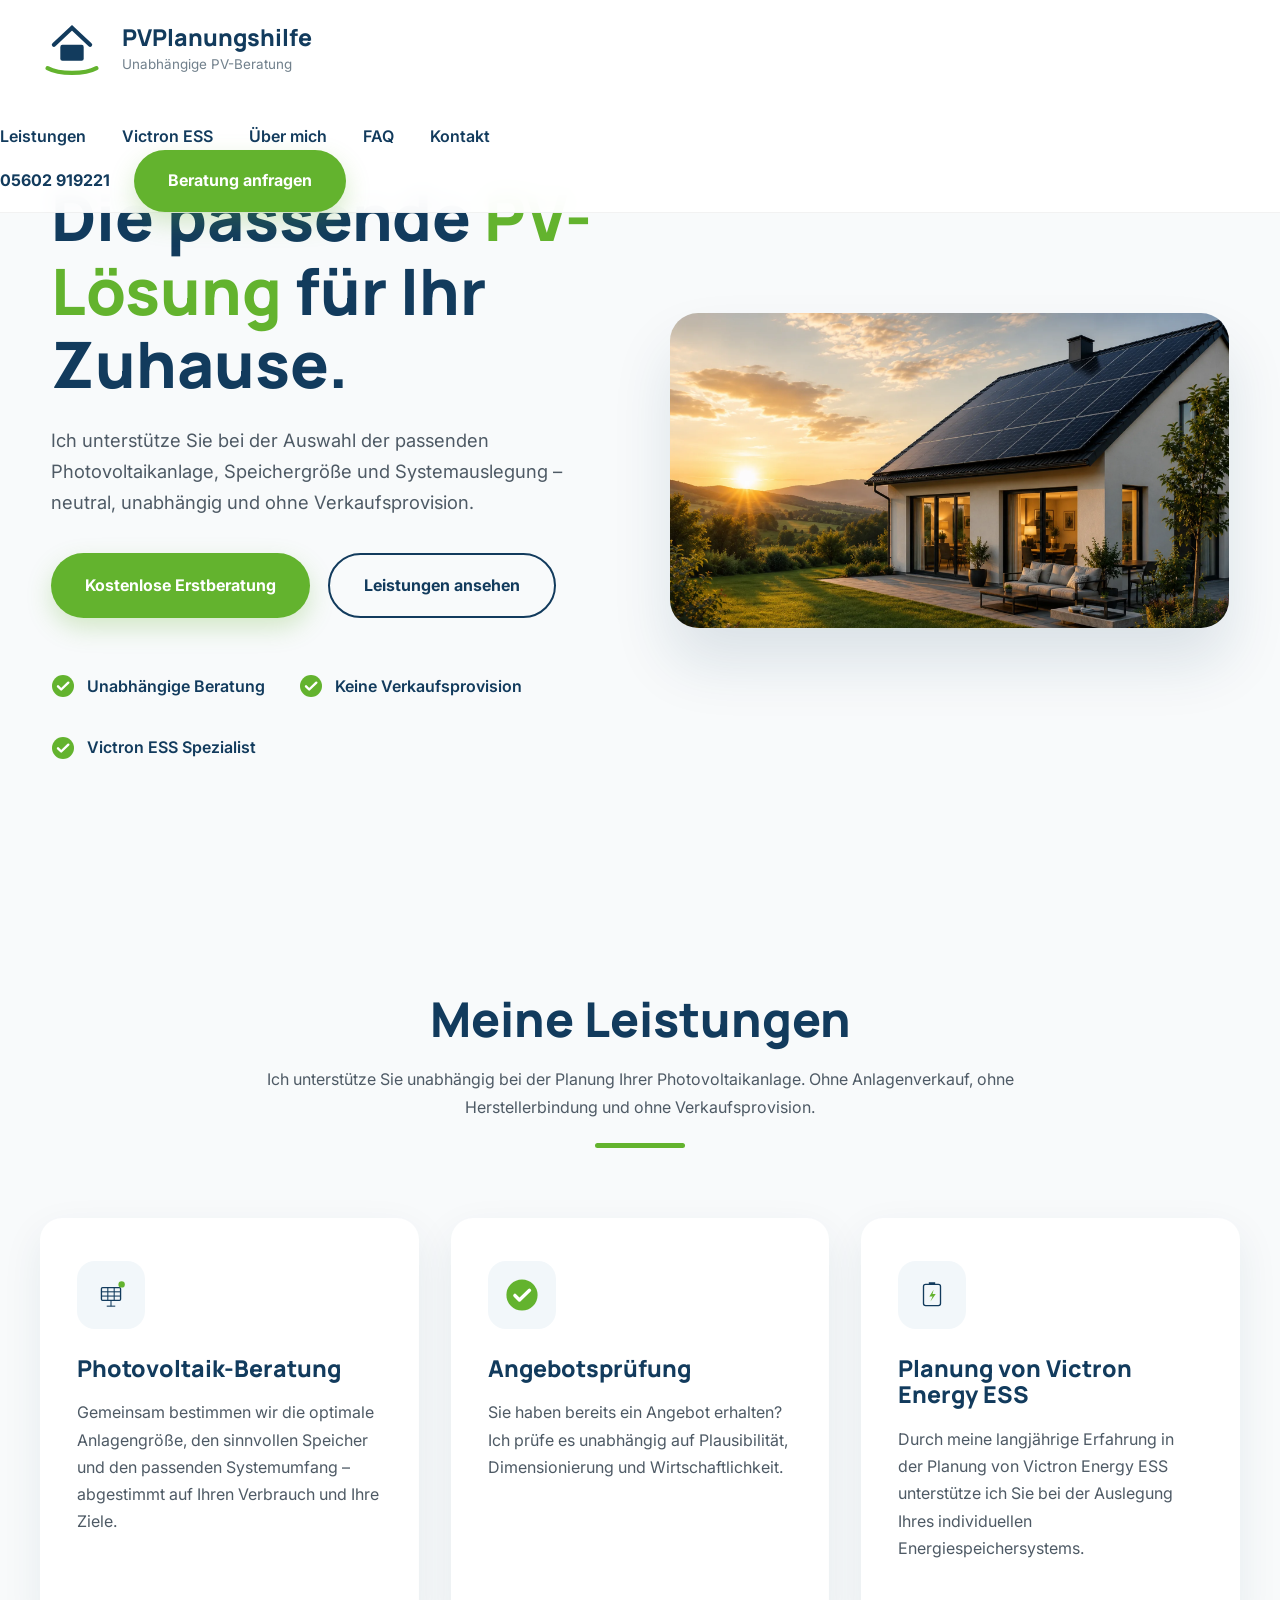
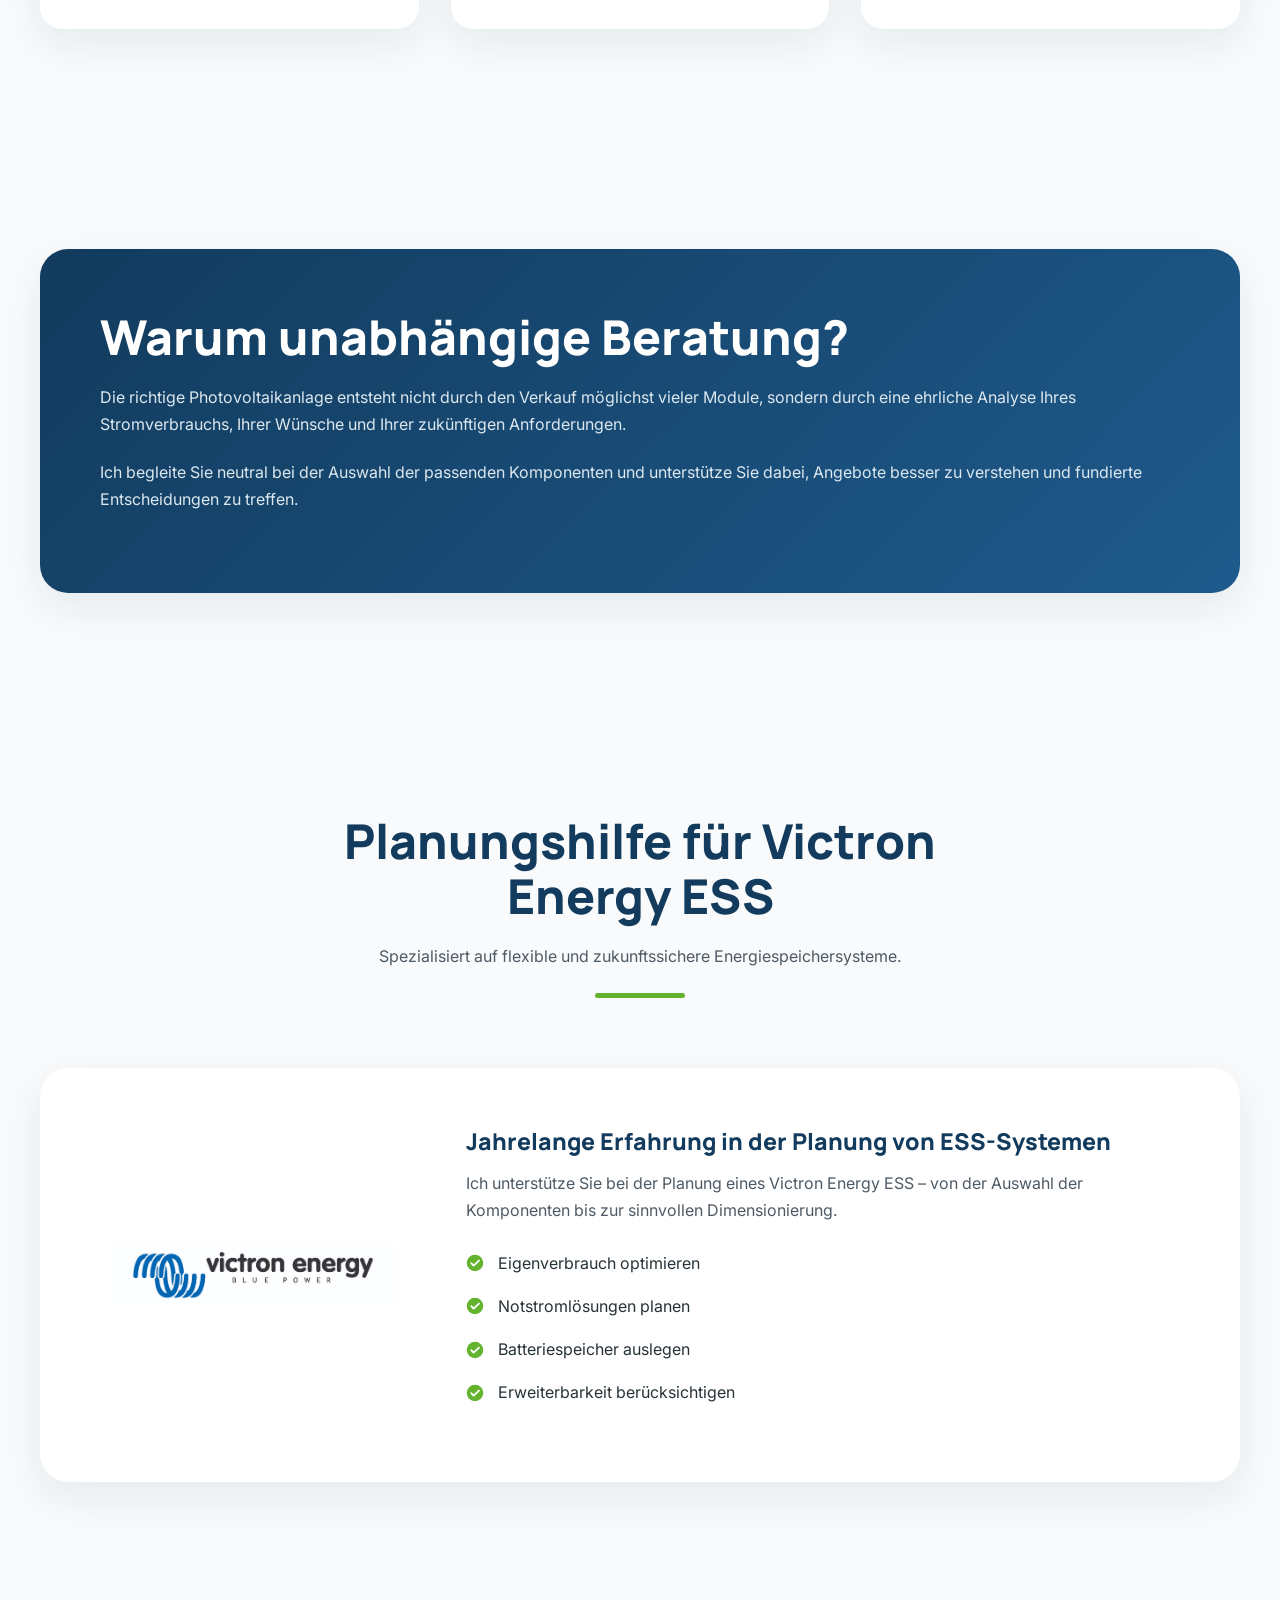
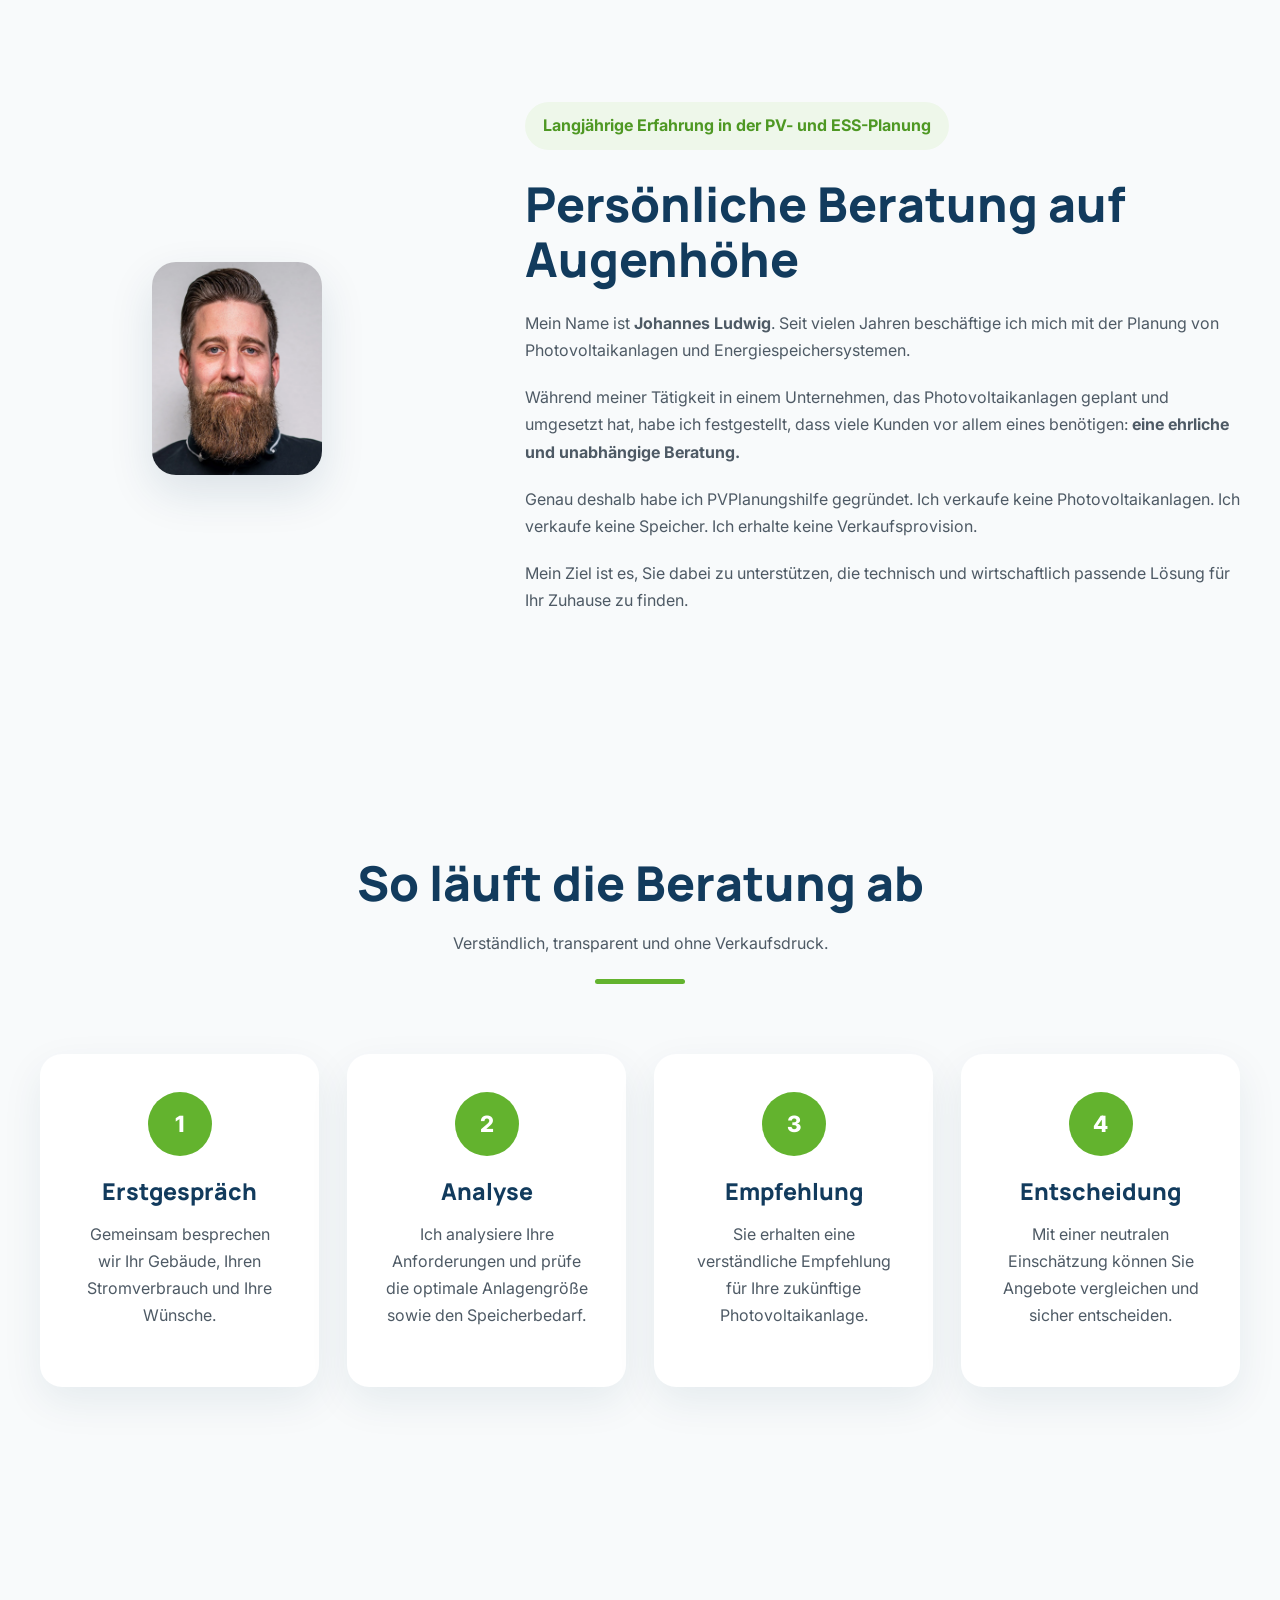
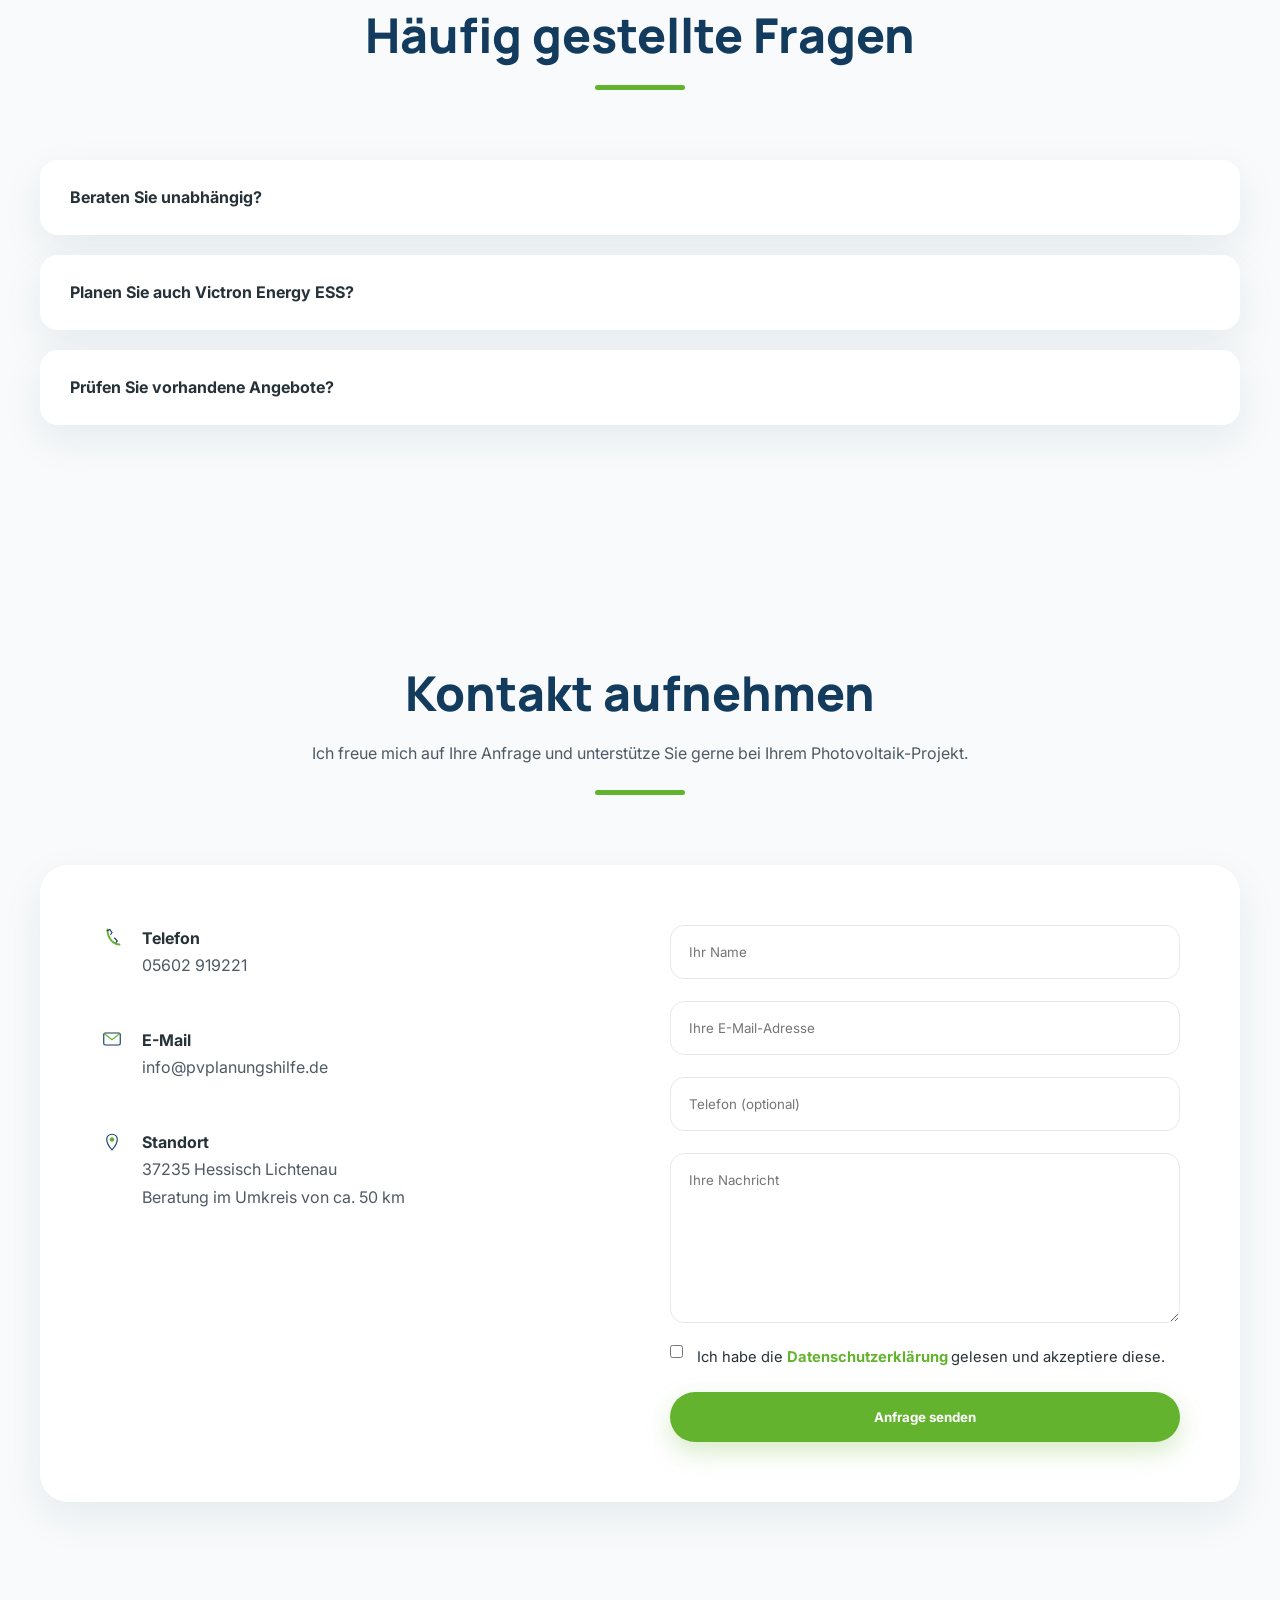
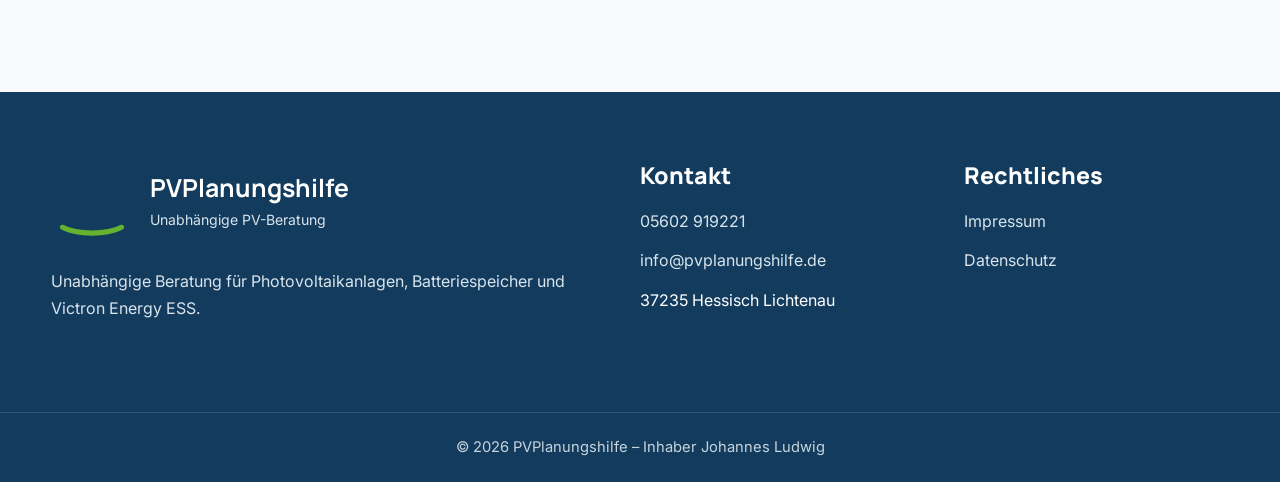
==== commit dd2138d2: "Update index.html" ====
--- a/index.html
+++ b/index.html
@@ -60,8 +60,6 @@
     <span class="logo-title">PVPlanungshilfe</span>
     <span class="logo-subtitle">Unabhängige PV-Beratung</span>
 </div>
-     
-</span>
 
 </div>
 
@@ -973,12 +971,6 @@
     </div>
 </a>
 
-            <h3>
-
-                PVPlanungshilfe
-
-            </h3>
-
             <p>
 
                 Unabhängige Beratung für
--- a/assets/css/responsive.css
+++ b/assets/css/responsive.css
@@ -100,213 +100,463 @@
 
 /* ---------- Tablet ---------- */
 
-@media (max-width:992px){
-
-header{
-
-position:relative;
-
-}
-
-.header-container{
-
-height:auto;
-
-padding:20px 0;
-
-flex-direction:column;
-
-gap:20px;
-
-}
-
-nav ul{
-
-gap:22px;
-
-flex-wrap:wrap;
-
-justify-content:center;
-
-}
-
-.phone{
-
-display:none;
-
-}
-
-.grid-2{
-
-grid-template-columns:1fr;
-
-}
-
-.grid-3{
-
-grid-template-columns:1fr;
-
-}
-
-.grid-4{
-
-grid-template-columns:1fr 1fr;
-
-}
-
-.victron-box{
-
-grid-template-columns:1fr;
-
-text-align:center;
-
-gap:30px;
-
-}
-
-.victron-box img{
-
-margin:auto;
-
-}
-
-.contact-grid{
-
-grid-template-columns:1fr;
-
-}
-
-.footer-container{
-
-grid-template-columns:1fr;
-
-text-align:center;
-
-}
-
-.footer-links{
-
-align-items:center;
-
-}
-
+.menu-toggle {
+    display: none;
+    width: 48px;
+    height: 48px;
+    padding: 11px;
+    border: 1px solid var(--border);
+    border-radius: 12px;
+    background: #fff;
+    flex-direction: column;
+    justify-content: center;
+    gap: 6px;
+}
+
+.menu-toggle span {
+    display: block;
+    width: 100%;
+    height: 2px;
+    border-radius: 10px;
+    background: var(--primary);
+    transition: transform 0.25s ease, opacity 0.25s ease;
+}
+
+@media (max-width: 1050px) {
+    header {
+        position: sticky;
+        top: 0;
+    }
+
+    .header-container {
+        position: relative;
+        min-height: 82px;
+        padding: 10px 0;
+        flex-direction: row;
+    }
+
+    .logo .brand-mark {
+        width: 54px;
+        height: 54px;
+    }
+
+    .logo-title {
+        font-size: 1.18rem;
+    }
+
+    .logo-subtitle {
+        font-size: 0.72rem;
+    }
+
+    .menu-toggle {
+        display: flex;
+        margin-left: auto;
+    }
+
+    .header-contact {
+        display: none;
+    }
+
+    .main-navigation {
+        position: absolute;
+        top: calc(100% + 1px);
+        left: -3%;
+        right: -3%;
+        display: none;
+        padding: 18px 5% 25px;
+        background: #fff;
+        border-top: 1px solid var(--border);
+        box-shadow: 0 20px 35px rgba(18, 59, 93, 0.12);
+    }
+
+    .main-navigation.open {
+        display: block;
+    }
+
+    .main-navigation ul {
+        display: flex;
+        flex-direction: column;
+        align-items: stretch;
+        gap: 0;
+    }
+
+    .main-navigation li {
+        border-bottom: 1px solid var(--border);
+    }
+
+    .main-navigation li:last-child {
+        border-bottom: 0;
+    }
+
+    .main-navigation a {
+        display: block;
+        padding: 15px 4px;
+        font-size: 1rem;
+    }
+
+    .main-navigation a::after {
+        display: none;
+    }
+
+    .grid-2,
+    .grid-3,
+    .grid-4,
+    .contact-grid,
+    .victron-box,
+    .about {
+        grid-template-columns: 1fr;
+    }
+
+    .about {
+        gap: 40px;
+        text-align: left;
+    }
+
+    .about-image img {
+        width: min(100%, 300px);
+    }
+
+    .victron-box {
+        padding: 42px 30px;
+        gap: 32px;
+        text-align: left;
+    }
+
+    .victron-logo {
+        width: min(100%, 270px);
+    }
+
+    .footer-container {
+        grid-template-columns: 1fr;
+        gap: 40px;
+        text-align: left;
+    }
+
+    .footer-links {
+        align-items: flex-start;
+    }
+}
+
+@media (max-width: 600px) {
+    section {
+        padding: 72px 0;
+    }
+
+    .header-container {
+        width: 92%;
+        min-height: 75px;
+    }
+
+    .logo {
+        gap: 10px;
+    }
+
+    .logo .brand-mark {
+        width: 46px;
+        height: 46px;
+    }
+
+    .logo-title {
+        font-size: 1.02rem;
+    }
+
+    .logo-subtitle {
+        font-size: 0.65rem;
+    }
+
+    .menu-toggle {
+        width: 44px;
+        height: 44px;
+    }
+
+    h1 {
+        font-size: clamp(2rem, 10vw, 2.75rem);
+    }
+
+    h2 {
+        font-size: clamp(1.7rem, 8vw, 2.25rem);
+    }
+
+    .section-title {
+        margin-bottom: 45px;
+        text-align: left;
+    }
+
+    .section-title .divider {
+        margin-left: 0;
+    }
+
+    .service-card,
+    .process-card {
+        padding: 29px 24px;
+    }
+
+    .highlight-box,
+    .contact-box {
+        padding: 34px 23px;
+    }
+
+    .about-image {
+        justify-content: flex-start;
+    }
+
+    .about-image img {
+        width: min(100%, 270px);
+    }
+
+    .about-badge {
+        font-size: 0.82rem;
+        line-height: 1.4;
+    }
+
+    .victron-box {
+        padding: 32px 23px;
+    }
+
+    .footer-brand img {
+        width: 66px;
+        height: 66px;
+    }
+
+    .footer-brand strong {
+        font-size: 1.28rem;
+    }
+
+    .btn {
+        width: 100%;
+        padding: 16px 24px;
+    }
 }
 
 
 /* ---------- Smartphone ---------- */
 
-@media (max-width:768px){
-
-section{
-
-padding:80px 0;
-
-}
-
-.hero{
-
-padding-top:60px;
-
-padding-bottom:70px;
-
-}
-
-.hero h1{
-
-font-size:2.2rem;
-
-}
-
-.hero p{
-
-font-size:1rem;
-
-}
-
-.hero-buttons{
-
-flex-direction:column;
-
-}
-
-.btn{
-
-width:100%;
-
-}
-
-.header-contact{
-
-display:none;
-
-}
-
-.logo{
-
-justify-content:center;
-
-}
-
-.logo-text{
-
-align-items:center;
-
-}
-
-.trust{
-
-flex-direction:column;
-
-align-items:flex-start;
-
-gap:18px;
-
-}
-
-.service-card{
-
-padding:32px 26px;
-
-}
-
-.process-card{
-
-padding:30px;
-
-}
-
-.highlight-box{
-
-padding:40px 28px;
-
-}
-
-.contact-box{
-
-padding:35px 25px;
-
-}
-
-.about-image img{
-
-width:150px;
-
-}
-
-.footer-container{
-
-padding:55px 0;
-
-}
-
-.footer-bottom{
-
-padding:18px;
-
-font-size:.85rem;
-
-}
-
+.menu-toggle {
+    display: none;
+    width: 48px;
+    height: 48px;
+    padding: 11px;
+    border: 1px solid var(--border);
+    border-radius: 12px;
+    background: #fff;
+    flex-direction: column;
+    justify-content: center;
+    gap: 6px;
+}
+
+.menu-toggle span {
+    display: block;
+    width: 100%;
+    height: 2px;
+    border-radius: 10px;
+    background: var(--primary);
+    transition: transform 0.25s ease, opacity 0.25s ease;
+}
+
+@media (max-width: 1050px) {
+    header {
+        position: sticky;
+        top: 0;
+    }
+
+    .header-container {
+        position: relative;
+        min-height: 82px;
+        padding: 10px 0;
+        flex-direction: row;
+    }
+
+    .logo .brand-mark {
+        width: 54px;
+        height: 54px;
+    }
+
+    .logo-title {
+        font-size: 1.18rem;
+    }
+
+    .logo-subtitle {
+        font-size: 0.72rem;
+    }
+
+    .menu-toggle {
+        display: flex;
+        margin-left: auto;
+    }
+
+    .header-contact {
+        display: none;
+    }
+
+    .main-navigation {
+        position: absolute;
+        top: calc(100% + 1px);
+        left: -3%;
+        right: -3%;
+        display: none;
+        padding: 18px 5% 25px;
+        background: #fff;
+        border-top: 1px solid var(--border);
+        box-shadow: 0 20px 35px rgba(18, 59, 93, 0.12);
+    }
+
+    .main-navigation.open {
+        display: block;
+    }
+
+    .main-navigation ul {
+        display: flex;
+        flex-direction: column;
+        align-items: stretch;
+        gap: 0;
+    }
+
+    .main-navigation li {
+        border-bottom: 1px solid var(--border);
+    }
+
+    .main-navigation li:last-child {
+        border-bottom: 0;
+    }
+
+    .main-navigation a {
+        display: block;
+        padding: 15px 4px;
+        font-size: 1rem;
+    }
+
+    .main-navigation a::after {
+        display: none;
+    }
+
+    .grid-2,
+    .grid-3,
+    .grid-4,
+    .contact-grid,
+    .victron-box,
+    .about {
+        grid-template-columns: 1fr;
+    }
+
+    .about {
+        gap: 40px;
+        text-align: left;
+    }
+
+    .about-image img {
+        width: min(100%, 300px);
+    }
+
+    .victron-box {
+        padding: 42px 30px;
+        gap: 32px;
+        text-align: left;
+    }
+
+    .victron-logo {
+        width: min(100%, 270px);
+    }
+
+    .footer-container {
+        grid-template-columns: 1fr;
+        gap: 40px;
+        text-align: left;
+    }
+
+    .footer-links {
+        align-items: flex-start;
+    }
+}
+
+@media (max-width: 600px) {
+    section {
+        padding: 72px 0;
+    }
+
+    .header-container {
+        width: 92%;
+        min-height: 75px;
+    }
+
+    .logo {
+        gap: 10px;
+    }
+
+    .logo .brand-mark {
+        width: 46px;
+        height: 46px;
+    }
+
+    .logo-title {
+        font-size: 1.02rem;
+    }
+
+    .logo-subtitle {
+        font-size: 0.65rem;
+    }
+
+    .menu-toggle {
+        width: 44px;
+        height: 44px;
+    }
+
+    h1 {
+        font-size: clamp(2rem, 10vw, 2.75rem);
+    }
+
+    h2 {
+        font-size: clamp(1.7rem, 8vw, 2.25rem);
+    }
+
+    .section-title {
+        margin-bottom: 45px;
+        text-align: left;
+    }
+
+    .section-title .divider {
+        margin-left: 0;
+    }
+
+    .service-card,
+    .process-card {
+        padding: 29px 24px;
+    }
+
+    .highlight-box,
+    .contact-box {
+        padding: 34px 23px;
+    }
+
+    .about-image {
+        justify-content: flex-start;
+    }
+
+    .about-image img {
+        width: min(100%, 270px);
+    }
+
+    .about-badge {
+        font-size: 0.82rem;
+        line-height: 1.4;
+    }
+
+    .victron-box {
+        padding: 32px 23px;
+    }
+
+    .footer-brand img {
+        width: 66px;
+        height: 66px;
+    }
+
+    .footer-brand strong {
+        font-size: 1.28rem;
+    }
+
+    .btn {
+        width: 100%;
+        padding: 16px 24px;
+    }
 }
 
 
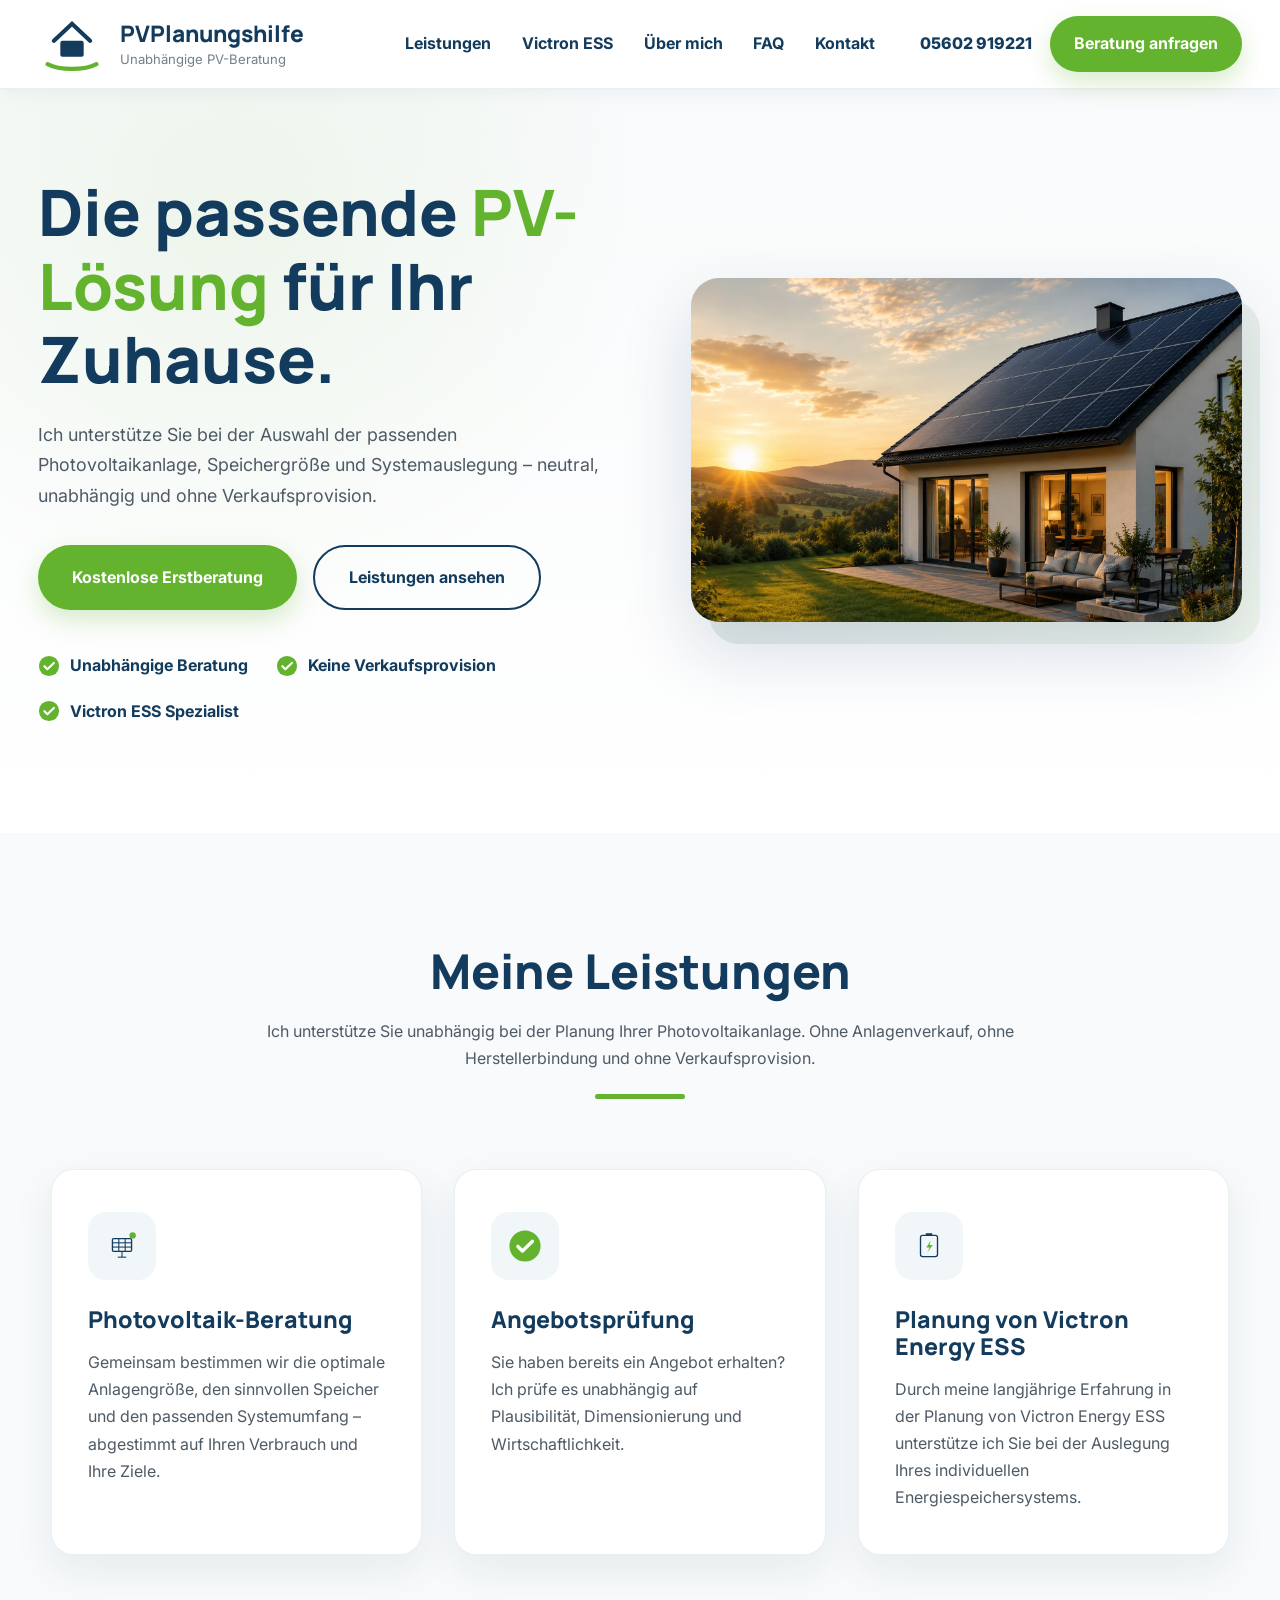
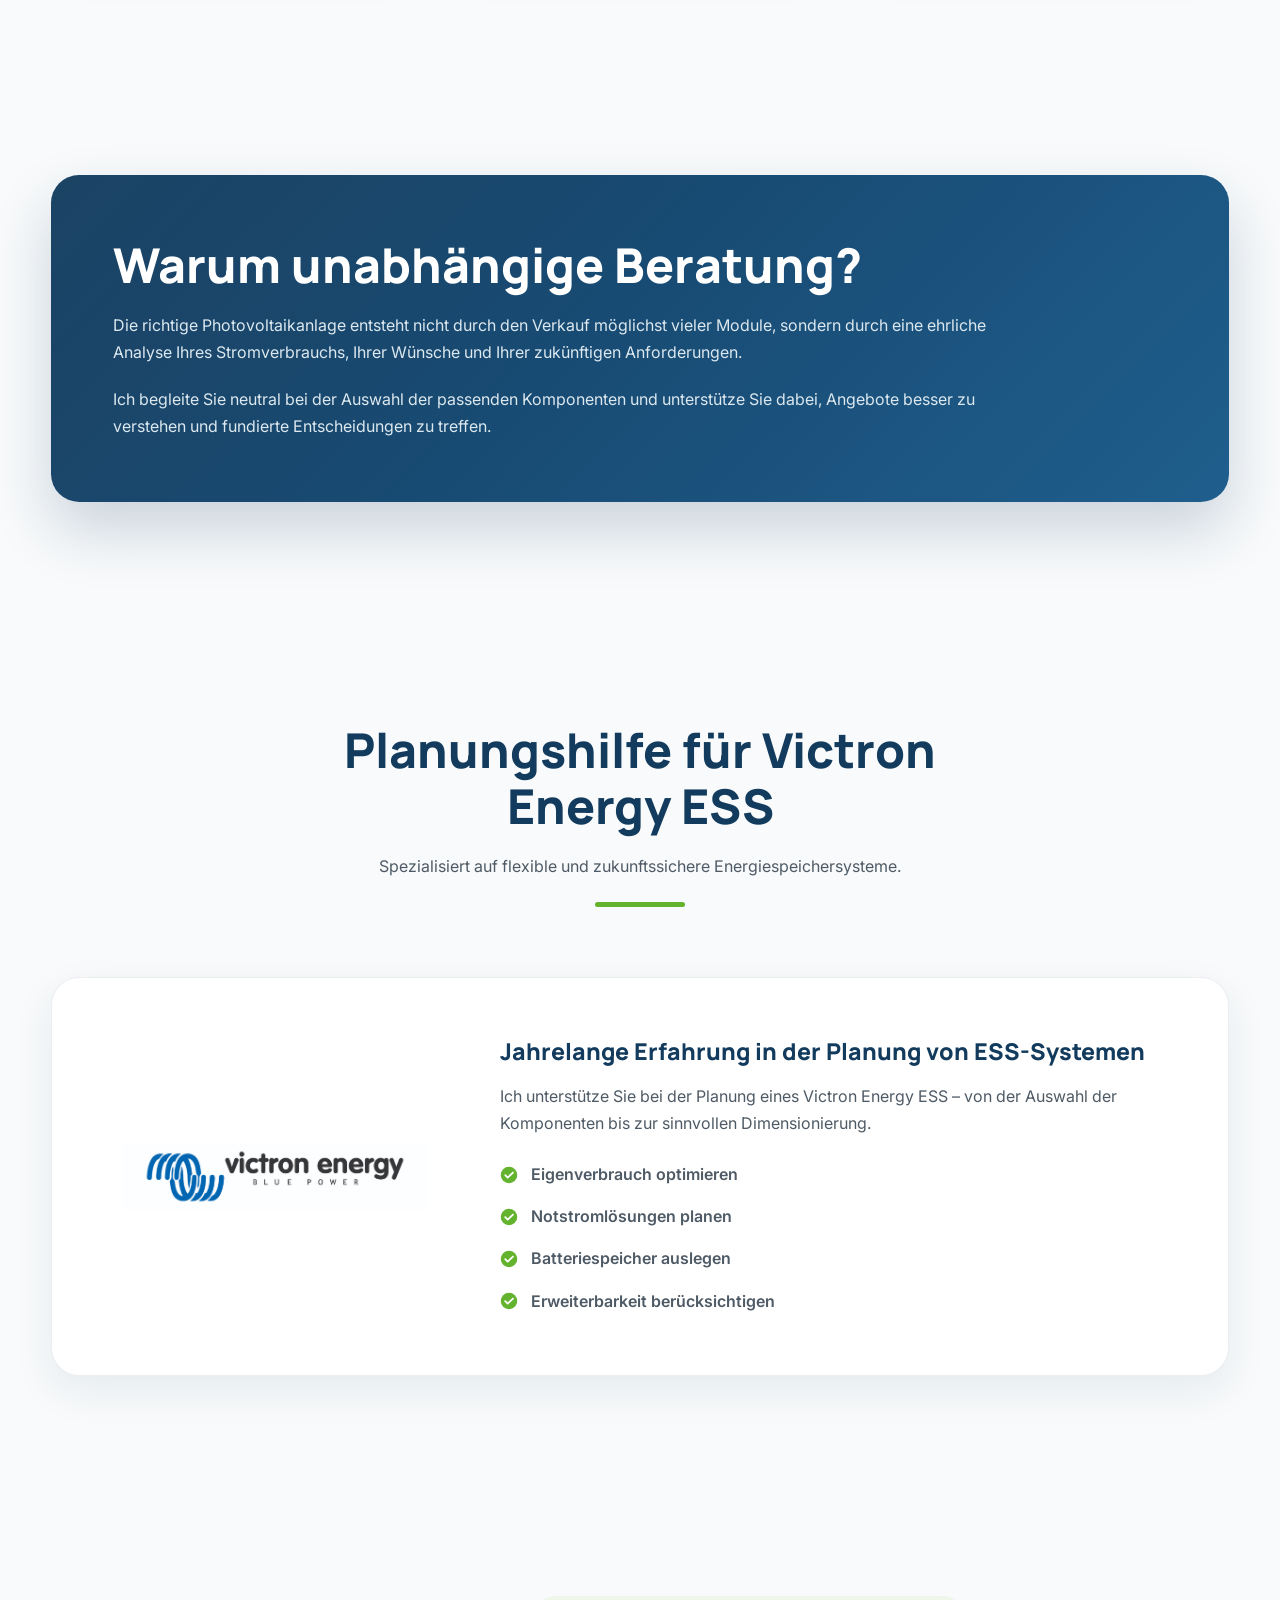
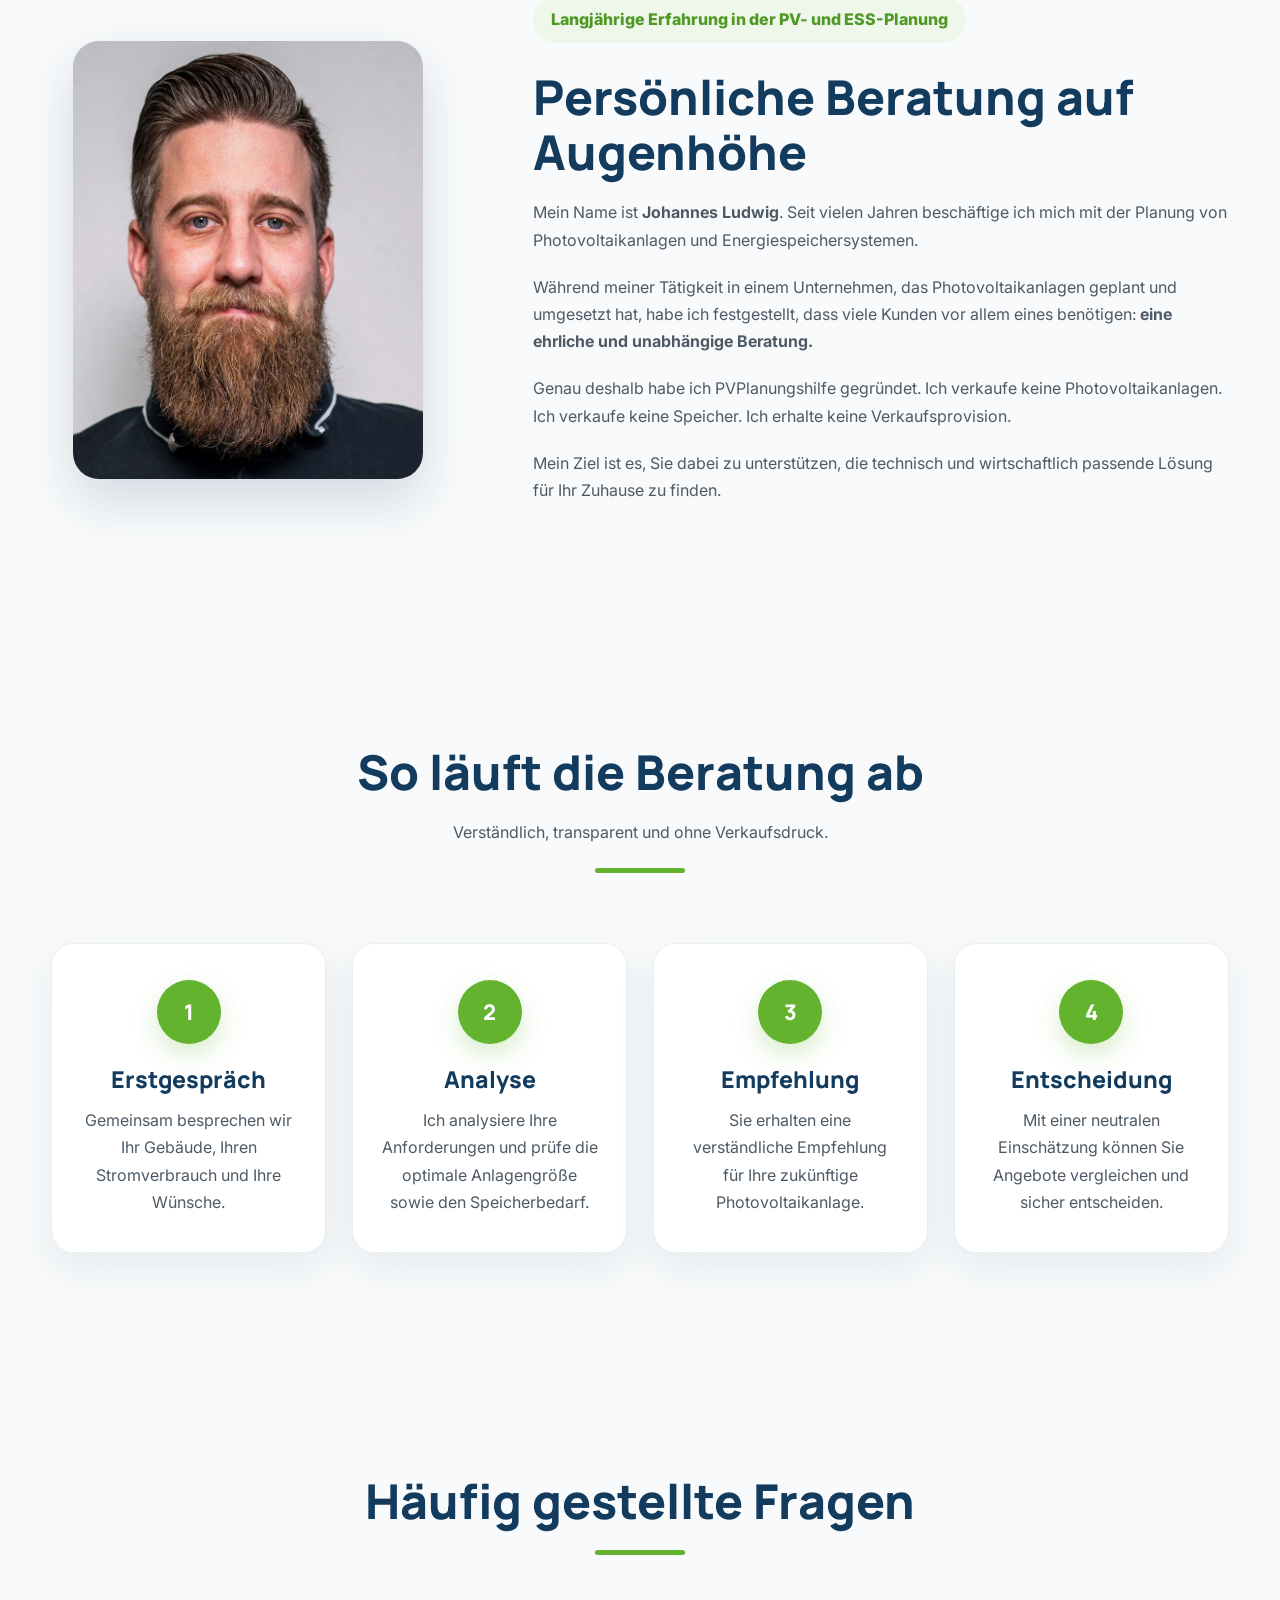
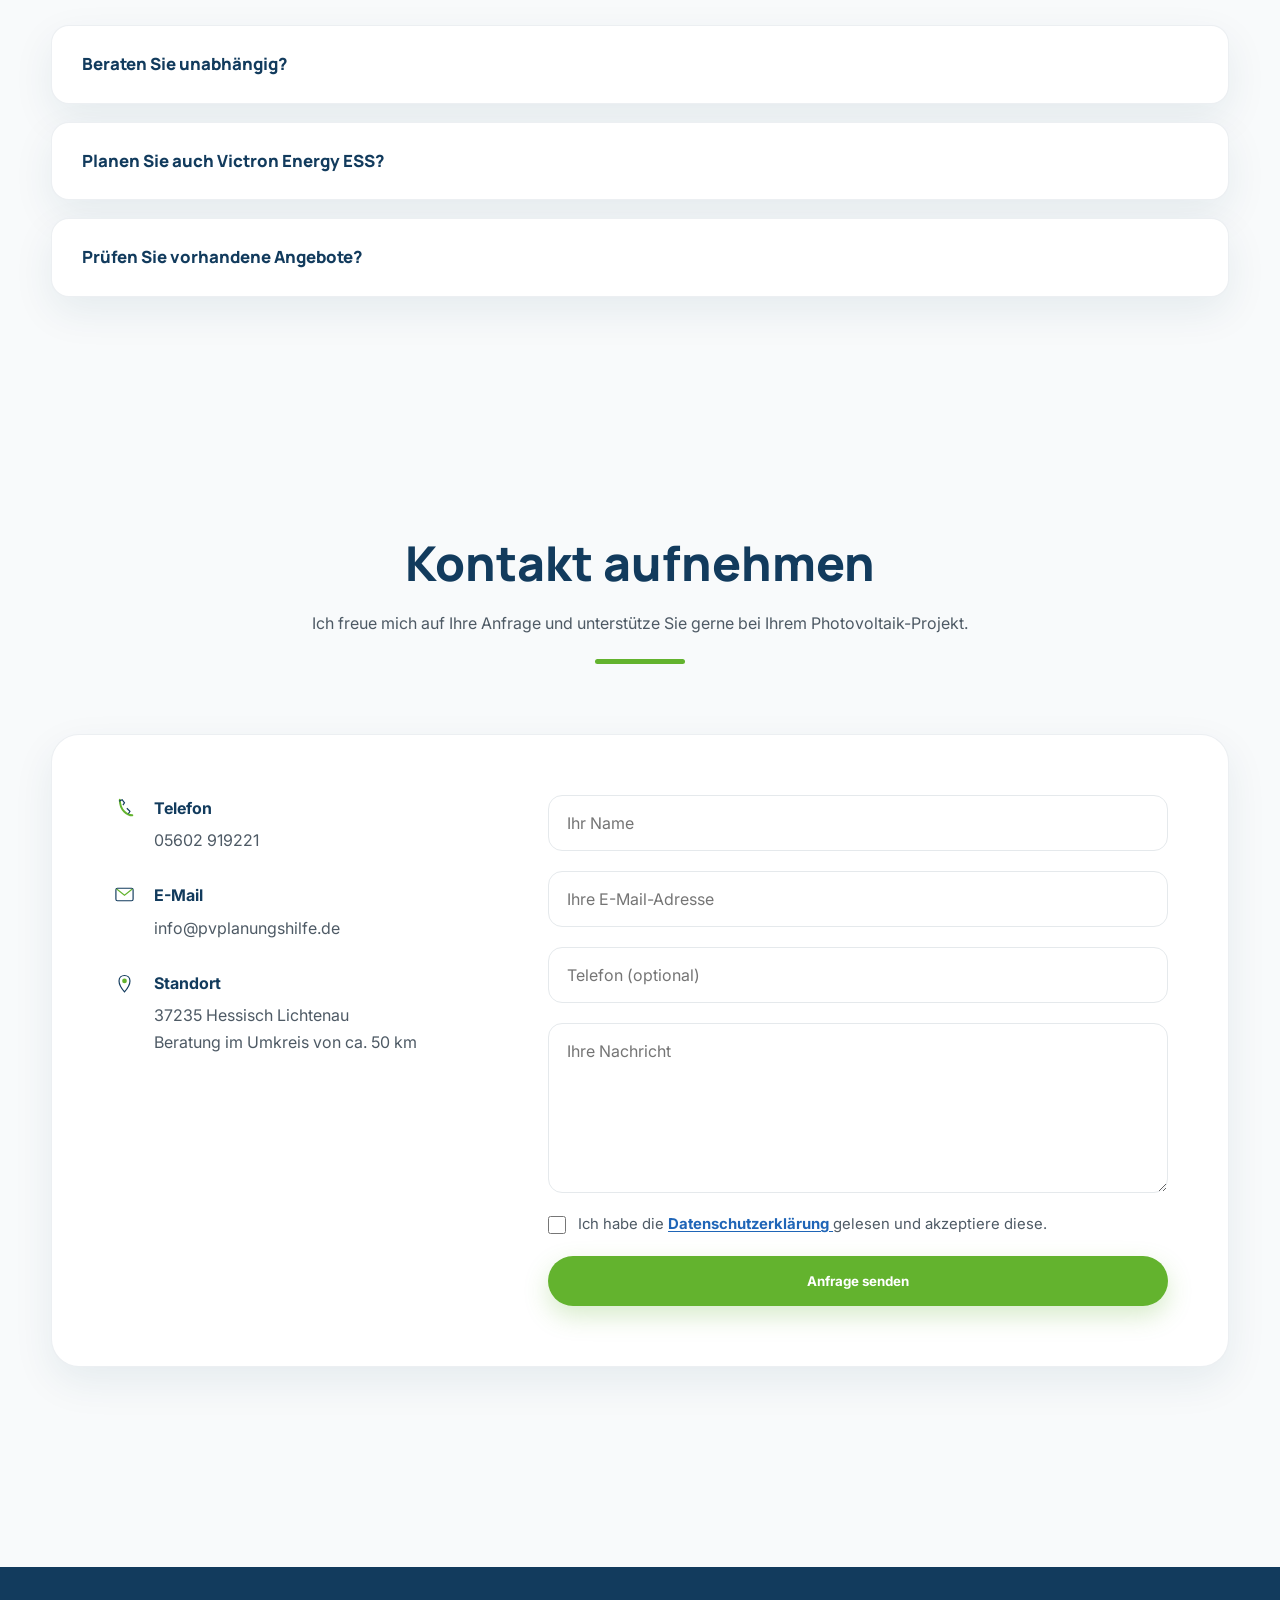
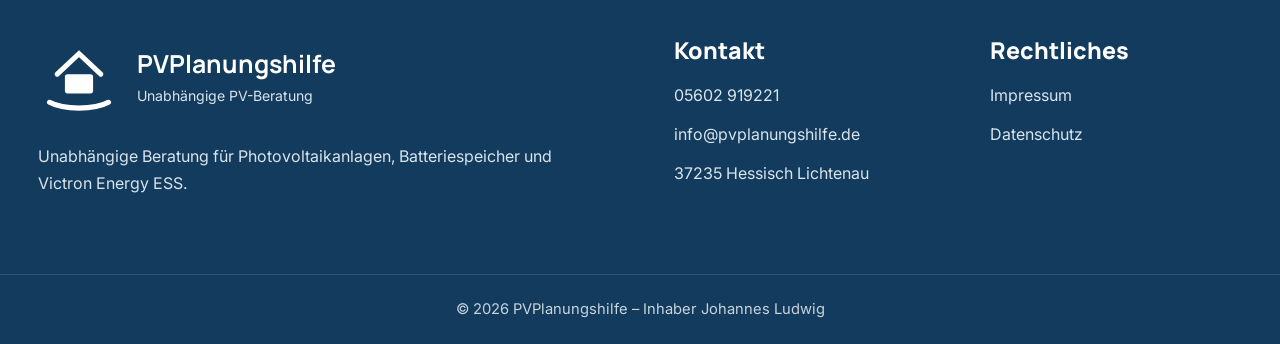
==== commit b097235a: "Add files via upload" ====
--- a/index.html
+++ b/index.html
@@ -44,13 +44,14 @@
 
 <body>
 
-<header>
+<header class="site-header">
 
 <div class="header-container">
 
-<a href="index.html" class="logo">
-
-<img class="brand-mark"
+<a href="index.html" class="logo" aria-label="PVPlanungshilfe Startseite">
+
+<img
+    class="brand-mark"
     src="assets/images/favicon.svg"
     alt=""
     width="72"
@@ -61,10 +62,8 @@
     <span class="logo-subtitle">Unabhängige PV-Beratung</span>
 </div>
 
-</div>
-
 </a>
-    
+
 <button
     class="menu-toggle"
     type="button"
@@ -76,19 +75,15 @@
     <span></span>
     <span></span>
 </button>
-    
-<nav id="main-navigation" class="main-navigation">
+
+<nav id="main-navigation" class="main-navigation" aria-label="Hauptnavigation">
 
 <ul>
 
 <li><a href="#leistungen">Leistungen</a></li>
-
 <li><a href="#victron">Victron ESS</a></li>
-
 <li><a href="#uebermich">Über mich</a></li>
-
 <li><a href="#faq">FAQ</a></li>
-
 <li><a href="#kontakt">Kontakt</a></li>
 
 </ul>
@@ -97,18 +92,12 @@
 
 <div class="header-contact">
 
-<a class="phone"
-href="tel:+495602919221">
-
+<a class="phone" href="tel:+495602919221">
 05602&nbsp;919221
-
 </a>
 
-<a class="btn"
-href="#kontakt">
-
+<a class="btn" href="#kontakt">
 Beratung anfragen
-
 </a>
 
 </div>
@@ -908,6 +897,8 @@
 
                         <input
                             type="checkbox"
+                            name="datenschutz_akzeptiert"
+                            value="ja"
                             required>
 
                         <span>
@@ -1054,7 +1045,7 @@
 
 </footer>
 
-<script src="assets/js/app.js"></script>
+<script src="assets/js/app.js" defer></script>
 
 </body>
 
--- a/assets/css/layout.css
+++ b/assets/css/layout.css
@@ -1,387 +1,320 @@
 /* ==========================================================
-   PVPlanungshilfe Professional Edition
-   Layout
-==========================================================*/
-
+   PVPlanungshilfe
+   layout.css – finale Header-Korrektur
+   Vollständige Ersatzdatei
+========================================================== */
 
 /* =============================
    HEADER
 ============================= */
 
-header{
-
-    position:fixed;
-    top:0;
-    left:0;
-    width:100%;
-    z-index:1000;
-
-    background:rgba(255,255,255,.95);
-    backdrop-filter:blur(12px);
-
-    border-bottom:1px solid rgba(0,0,0,.05);
-
-}
-
-.header-container{
-
-    width:min(1180px,92%);
-    margin:auto;
-
-    height:88px;
-
-    display:flex;
-    justify-content:space-between;
-    align-items:center;
-
-}
-
-.logo{
-
+.site-header,
+header {
+    position: sticky;
+    top: 0;
+    z-index: 1000;
+    width: 100%;
+    background: rgba(255, 255, 255, 0.97);
+    border-bottom: 1px solid rgba(18, 59, 93, 0.08);
+    box-shadow: 0 4px 18px rgba(18, 59, 93, 0.05);
+    backdrop-filter: blur(14px);
+    -webkit-backdrop-filter: blur(14px);
+}
+
+.header-container {
+    width: min(1380px, 94%);
+    min-height: 88px;
+    margin: 0 auto;
+    display: grid;
+    grid-template-columns: 320px minmax(460px, 1fr) 320px;
+    align-items: center;
+    column-gap: 24px;
+}
+
+/* Marke links */
+
+.logo {
     display: inline-flex;
     align-items: center;
-    gap: 16px;
-    flex-shrink: 0;
+    gap: 14px;
+    width: max-content;
+    max-width: 100%;
 }
 
 .logo .brand-mark {
     width: 68px;
     height: 68px;
     object-fit: contain;
-    flex-shrink: 0;
+    flex: 0 0 68px;
 }
 
 .logo-text {
     display: flex;
     flex-direction: column;
-    line-height: 1.2;
+    min-width: 0;
+    line-height: 1.15;
 }
 
 .logo-title {
+    color: var(--primary);
     font-family: "Manrope", sans-serif;
-    font-size: 1.45rem;
+    font-size: 1.42rem;
     font-weight: 800;
-    color: var(--primary);
     white-space: nowrap;
 }
 
 .logo-subtitle {
     margin-top: 5px;
-    font-size: 0.84rem;
     color: #71808c;
-    white-space: nowrap;
-}
-
-.header-container {
+    font-size: 0.82rem;
+    white-space: nowrap;
+}
+
+/* Navigation exakt mittig */
+
+.main-navigation {
+    min-width: 0;
+    justify-self: center;
+}
+
+.main-navigation ul,
+nav ul {
+    display: flex;
+    align-items: center;
+    justify-content: center;
+    gap: clamp(24px, 2.4vw, 40px);
+    margin: 0;
+    padding: 0;
+}
+
+.main-navigation li,
+nav li {
+    flex: 0 0 auto;
+}
+
+.main-navigation a,
+nav a {
+    position: relative;
+    display: inline-block;
+    color: var(--primary);
+    font-weight: 700;
+    white-space: nowrap;
+    transition: color 0.25s ease;
+}
+
+.main-navigation a::after,
+nav a::after {
+    content: "";
+    position: absolute;
+    left: 0;
+    bottom: -9px;
+    width: 0;
+    height: 3px;
+    border-radius: 999px;
+    background: var(--green);
+    transition: width 0.25s ease;
+}
+
+.main-navigation a:hover,
+nav a:hover {
+    color: var(--green-dark);
+}
+
+.main-navigation a:hover::after,
+nav a:hover::after {
+    width: 100%;
+}
+
+/* Telefon + Button rechts */
+
+.header-contact {
+    display: flex;
+    align-items: center;
+    justify-content: flex-end;
+    gap: 18px;
+    min-width: 0;
+}
+
+.phone {
+    color: var(--primary);
+    font-weight: 800;
+    white-space: nowrap;
+}
+
+.header-contact .btn {
+    padding: 14px 24px;
+    white-space: nowrap;
+}
+
+.menu-toggle {
+    display: none;
+}
+
+/* =============================
+   HERO
+============================= */
+
+.hero {
+    padding: 86px 0 108px;
+    background:
+        radial-gradient(circle at 18% 18%, rgba(99, 179, 46, 0.08), transparent 34%),
+        linear-gradient(180deg, #f8fafb 0%, #ffffff 100%);
+}
+
+.hero-container {
     width: min(1240px, 94%);
-    min-height: 96px;
-    margin: auto;
-    display: flex;
-    justify-content: space-between;
-    align-items: center;
-    gap: 25px;
-
-}
-
-/* =============================
-   NAVIGATION
-============================= */
-
-nav ul{
-
-    display:flex;
-    gap:36px;
-
-}
-
-nav a{
-
-    color:var(--primary);
-    font-weight:600;
-    transition:.25s;
-
-    position:relative;
-
-}
-
-nav a::after{
-
-    content:"";
-
-    position:absolute;
-    left:0;
-    bottom:-8px;
-
-    width:0;
-    height:3px;
-
-    background:var(--green);
-
-    transition:.3s;
-
-}
-
-nav a:hover::after{
-
-    width:100%;
-
-}
-
-.header-contact{
-
-    display:flex;
-    align-items:center;
-    gap:24px;
-
-}
-
-.phone{
-
-    font-weight:700;
-    color:var(--primary);
-
-}
-
-/* =============================
-   HERO
-============================= */
-
-.hero{
-
-    padding-top:180px;
-    padding-bottom:120px;
-
-    background:#F8FAFB;
-
-}
-
-.hero-container{
-
-    width:min(1180px,92%);
-    margin:auto;
-
-    display:grid;
-    grid-template-columns:1fr 1fr;
-
-    gap:80px;
-
-    align-items:center;
-
-}
-
-.hero h1{
-
-    margin-bottom:24px;
-
-}
-
-.hero p{
-
-    font-size:1.15rem;
-    margin-bottom:34px;
-
-    max-width:560px;
-
-}
-
-.hero-buttons{
-
-    display:flex;
-    gap:18px;
-    flex-wrap:wrap;
-
-}
-
-.hero-image{
-
-    position:relative;
-
-}
-
-.hero-image img{
-
-    width:100%;
-    border-radius:28px;
-
-    box-shadow:0 35px 60px rgba(18,59,93,.12);
-
-}
-
-/* =============================
-   TRUST BAR
-============================= */
-
-.trust{
-
-    margin-top:55px;
-
-    display:flex;
-    gap:34px;
-    flex-wrap:wrap;
-
-}
-
-.trust-item{
-
-    display:flex;
-    align-items:center;
-    gap:12px;
-
-    font-weight:600;
-
-    color:var(--primary);
-
-}
-
-.trust-item img{
-
-    width:24px;
-
-}
-
-/* =============================
-   SECTION GRID
-============================= */
-
-.grid-2{
-
-    display:grid;
-
-    grid-template-columns:repeat(2,1fr);
-
-    gap:60px;
-
-}
-
-.grid-3{
-
-    display:grid;
-
-    grid-template-columns:repeat(3,1fr);
-
-    gap:32px;
-
-}
-
-.grid-4{
-
-    display:grid;
-
-    grid-template-columns:repeat(4,1fr);
-
-    gap:28px;
-
-}
-
-/* =============================
-   ABOUT
+    margin: 0 auto;
+    display: grid;
+    grid-template-columns: minmax(0, 1fr) minmax(430px, 0.95fr);
+    gap: 72px;
+    align-items: center;
+}
+
+.hero-content {
+    max-width: 680px;
+}
+
+.hero h1 {
+    margin-bottom: 24px;
+}
+
+.hero p {
+    max-width: 620px;
+    margin-bottom: 34px;
+    font-size: 1.12rem;
+}
+
+.hero-buttons {
+    display: flex;
+    flex-wrap: wrap;
+    gap: 16px;
+}
+
+.hero-image {
+    position: relative;
+}
+
+.hero-image::before {
+    content: "";
+    position: absolute;
+    inset: 22px -18px -22px 18px;
+    z-index: 0;
+    border-radius: 30px;
+    background: linear-gradient(
+        135deg,
+        rgba(18, 59, 93, 0.12),
+        rgba(99, 179, 46, 0.08)
+    );
+}
+
+.hero-image img {
+    position: relative;
+    z-index: 1;
+    width: 100%;
+    aspect-ratio: 16 / 10;
+    object-fit: cover;
+    border-radius: 28px;
+    box-shadow: 0 30px 70px rgba(18, 59, 93, 0.16);
+}
+
+.trust {
+    display: flex;
+    flex-wrap: wrap;
+    gap: 18px 28px;
+    margin-top: 42px;
+}
+
+.trust-item {
+    display: flex;
+    align-items: center;
+    gap: 10px;
+    color: var(--primary);
+    font-weight: 700;
+}
+
+.trust-item img {
+    width: 22px;
+    height: 22px;
+}
+
+/* =============================
+   GRIDS
+============================= */
+
+.grid-2 {
+    display: grid;
+    grid-template-columns: repeat(2, minmax(0, 1fr));
+    gap: 60px;
+}
+
+.grid-3 {
+    display: grid;
+    grid-template-columns: repeat(3, minmax(0, 1fr));
+    gap: 32px;
+}
+
+.grid-4 {
+    display: grid;
+    grid-template-columns: repeat(4, minmax(0, 1fr));
+    gap: 26px;
+}
+
+/* =============================
+   ÜBER MICH
 ============================= */
 
 .about {
-    grid-template-columns: minmax(280px, 0.8fr) minmax(0, 1.45fr);
-    align-items: center;
-    gap: 90px;
-
+    grid-template-columns: minmax(300px, 0.82fr) minmax(0, 1.45fr);
+    align-items: center;
+    gap: 88px;
 }
 
 .about-image {
     display: flex;
+    align-items: center;
     justify-content: center;
-    align-items: center;
 }
 
 .about-image img {
-    width: min(100%, 330px);
+    width: min(100%, 350px);
     aspect-ratio: 4 / 5;
     object-fit: cover;
-    object-position: center 35%;
+    object-position: center 34%;
     border-radius: 26px;
     box-shadow: 0 22px 50px rgba(18, 59, 93, 0.16);
-
-}
-
-.about-content h2{
-
-    margin-bottom:24px;
-
+}
+
+.about-content {
+    max-width: 760px;
 }
 
 /* =============================
    FOOTER
 ============================= */
 
-footer{
-
-    background:var(--primary);
-
-    color:#fff;
-
-    margin-top:80px;
-
-}
-
-.footer-container{
-
-    width:min(1180px,92%);
-    margin:auto;
-
-    padding:70px 0;
-
-    display:grid;
-    grid-template-columns:2fr 1fr 1fr;
-
-    gap:60px;
-
-}
-
-.footer-container h3{
-
-    color:#fff;
-
-    margin-bottom:20px;
-
-}
-
-.footer-container p{
-
-    color:#d9e4ec;
-
-}
-
-.footer-links{
-
-    display:flex;
-    flex-direction:column;
-    gap:12px;
-
-}
-
-.footer-links a{
-
-    color:#d9e4ec;
-
-    transition:.3s;
-
-}
-
-.footer-links a:hover{
-
-    color:#fff;
-
-}
-
-.footer-bottom{
-
-    border-top:1px solid rgba(255,255,255,.12);
-
-    padding:22px;
-
-    text-align:center;
-
-    color:#c8d4dc;
-
-    font-size:.92rem;
-
+footer {
+    margin-top: 90px;
+    background: var(--primary);
+    color: #fff;
+}
+
+.footer-container {
+    width: min(1240px, 94%);
+    margin: 0 auto;
+    padding: 70px 0 56px;
+    display: grid;
+    grid-template-columns: minmax(0, 1.7fr) minmax(180px, 0.75fr) minmax(180px, 0.75fr);
+    gap: 64px;
+}
+
+.footer-container h3 {
+    margin-bottom: 18px;
+    color: #fff;
+}
+
+.footer-container p,
+.footer-container span {
+    color: #d9e4ec;
 }
 
 .footer-brand {
@@ -395,6 +328,7 @@
     width: 82px;
     height: 82px;
     object-fit: contain;
+    filter: brightness(0) invert(1);
 }
 
 .footer-brand strong {
@@ -412,118 +346,41 @@
     font-size: 0.88rem;
 }
 
-/* =============================
-   RESPONSIVE
-============================= */
-
-@media(max-width:1000px){
-
-.hero-container{
-
-grid-template-columns:1fr;
-
-text-align:center;
-
-}
-
-.hero p{
-
-margin:auto auto 35px;
-
-}
-
-.hero-buttons{
-
-justify-content:center;
-
-}
-
-.grid-4{
-
-grid-template-columns:repeat(2,1fr);
-
-}
-
-.grid-3{
-
-grid-template-columns:1fr;
-
-}
-
-.grid-2{
-
-grid-template-columns:1fr;
-
-}
-
-.about-image{
-
-margin-bottom:35px;
-
-}
-
-.footer-container{
-
-grid-template-columns:1fr;
-
-text-align:center;
-
-}
-
-}
-
-@media(max-width:768px){
-
-header{
-
-position:relative;
-
-}
-
-.header-container{
-
-height:auto;
-
-padding:18px 0;
-
-flex-direction:column;
-
-gap:20px;
-
-}
-
-nav ul{
-
-flex-wrap:wrap;
-
-justify-content:center;
-
-gap:20px;
-
-}
-
-.hero{
-
-padding-top:70px;
-
-}
-
-.hero h1{
-
-font-size:2.5rem;
-
-}
-
-.trust{
-
-justify-content:center;
-
-}
-
-.grid-4{
-
-grid-template-columns:1fr;
-
-}
-
-}
+.footer-links {
+    display: flex;
+    flex-direction: column;
+    gap: 12px;
+}
+
+.footer-links a {
+    color: #d9e4ec;
+    transition: color 0.25s ease;
+}
+
+.footer-links a:hover {
+    color: #fff;
+}
+
+.footer-bottom {
+    border-top: 1px solid rgba(255, 255, 255, 0.12);
+    padding: 22px 5%;
+    text-align: center;
+    color: #c8d4dc;
+    font-size: 0.92rem;
+}
+
+/* =============================
+   ACCESSIBILITY
+============================= */
+
+.sr-only {
+    position: absolute !important;
+    width: 1px !important;
+    height: 1px !important;
+    padding: 0 !important;
+    margin: -1px !important;
+    overflow: hidden !important;
+    clip: rect(0, 0, 0, 0) !important;
+    white-space: nowrap !important;
+    border: 0 !important;
+}
--- a/assets/css/components.css
+++ b/assets/css/components.css
@@ -1,474 +1,406 @@
 /* ==========================================================
-   PVPlanungshilfe Professional Edition
-   Components
-==========================================================*/
-
-/* ---------- Service Cards ---------- */
-
-.service-card{
-
-    background:#fff;
-    border-radius:22px;
-    padding:42px 36px;
-
-    box-shadow:var(--shadow);
-
-    transition:.35s;
-
-    border:1px solid transparent;
-
-}
-
-.service-card:hover{
-
-    transform:translateY(-10px);
-
-    border-color:rgba(99,179,46,.35);
-
-    box-shadow:0 22px 45px rgba(18,59,93,.12);
-
-}
-
-.service-icon{
-
-    width:68px;
-    height:68px;
-
-    border-radius:18px;
-
-    display:flex;
-    align-items:center;
-    justify-content:center;
-
-    background:#F2F7FA;
-
-    margin-bottom:26px;
-
-}
-
-.service-icon img{
-
-    width:34px;
-
-}
-
-.service-card h3{
-
-    margin-bottom:18px;
-
-}
-
-.service-card p{
-
-    margin-bottom:24px;
-
-}
-
-.service-link{
-
-    color:var(--green);
-
-    font-weight:700;
-
-}
-
-.service-link:hover{
-
-    color:var(--primary);
-
-}
-
-/* ---------- Highlight Box ---------- */
-
-.highlight-box{
-
-    background:linear-gradient(135deg,#123B5D,#1E5A8C);
-
-    color:#fff;
-
-    border-radius:28px;
-
-    padding:60px;
-
-    box-shadow:var(--shadow);
-
-}
-
-.highlight-box h2{
-
-    color:#fff;
-
-}
-
-.highlight-box p{
-
-    color:#DCE8EF;
-
-}
-
-/* ---------- About ---------- */
-
-.about-badge{
-
-    display:inline-flex;
-
-    align-items:center;
-
-    gap:10px;
-
-    padding:10px 18px;
-
-    border-radius:40px;
-
-    background:#EEF7EA;
-
-    color:var(--green-dark);
-
-    font-weight:700;
-
-    margin-bottom:26px;
-
-}
-
-.about-image{
-
-    position:relative;
-
-}
-
-.about-image img{
-
-    width:170px;
-
-    border-radius:24px;
-
-    overflow:hidden;
-
-    box-shadow:0 18px 45px rgba(18,59,93,.12);
-
-}
-
-/* ---------- Process ---------- */
-
-.process-card{
-
-    background:#fff;
-
-    padding:38px;
-
-    border-radius:22px;
-
-    text-align:center;
-
-    box-shadow:var(--shadow);
-
-}
-
-.process-number{
-
-    width:64px;
-    height:64px;
-
-    border-radius:50%;
-
-    background:var(--green);
-
-    color:#fff;
-
-    font-size:1.4rem;
-    font-weight:800;
-
-    display:flex;
-    align-items:center;
-    justify-content:center;
-
-    margin:auto auto 22px;
-
-}
-
-.process-card h3{
-
-    margin-bottom:16px;
-
-}
-
-/* ---------- Victron ---------- */
+   PVPlanungshilfe
+   components.css – korrigierte vollständige Ersatzdatei
+========================================================== */
+
+/* =============================
+   LEISTUNGSKARTEN
+============================= */
+
+.service-card {
+    height: 100%;
+    padding: 42px 36px;
+    background: #fff;
+    border: 1px solid rgba(18, 59, 93, 0.08);
+    border-radius: 22px;
+    box-shadow: var(--shadow);
+    transition:
+        transform 0.3s ease,
+        box-shadow 0.3s ease,
+        border-color 0.3s ease;
+}
+
+.service-card:hover {
+    transform: translateY(-8px);
+    border-color: rgba(99, 179, 46, 0.35);
+    box-shadow: 0 22px 48px rgba(18, 59, 93, 0.14);
+}
+
+.service-icon {
+    width: 68px;
+    height: 68px;
+    margin-bottom: 26px;
+    display: flex;
+    align-items: center;
+    justify-content: center;
+    border-radius: 18px;
+    background: #f1f6f9;
+}
+
+.service-icon img {
+    width: 34px;
+    height: 34px;
+    object-fit: contain;
+}
+
+.service-card h3 {
+    margin-bottom: 16px;
+}
+
+.service-card p {
+    margin-bottom: 0;
+}
+
+/* =============================
+   HIGHLIGHT-BEREICH
+============================= */
+
+.highlight-box {
+    padding: 62px;
+    border-radius: 28px;
+    background:
+        linear-gradient(135deg, rgba(255, 255, 255, 0.04), transparent 45%),
+        linear-gradient(135deg, #123b5d 0%, #1f5e8d 100%);
+    color: #fff;
+    box-shadow: 0 28px 60px rgba(18, 59, 93, 0.2);
+}
+
+.highlight-box h2 {
+    color: #fff;
+}
+
+.highlight-box p {
+    max-width: 880px;
+    color: #dce8ef;
+}
+
+.highlight-box p:last-child {
+    margin-bottom: 0;
+}
+
+/* =============================
+   ÜBER-MICH-BADGE
+============================= */
+
+.about-badge {
+    display: inline-flex;
+    align-items: center;
+    gap: 10px;
+    margin-bottom: 26px;
+    padding: 10px 18px;
+    border-radius: 999px;
+    background: #eef7ea;
+    color: var(--green-dark);
+    font-weight: 800;
+}
+
+/* =============================
+   BERATUNGSABLAUF
+============================= */
+
+.process-card {
+    height: 100%;
+    padding: 36px 28px;
+    text-align: center;
+    background: #fff;
+    border: 1px solid rgba(18, 59, 93, 0.08);
+    border-radius: 22px;
+    box-shadow: var(--shadow);
+    transition:
+        transform 0.3s ease,
+        box-shadow 0.3s ease;
+}
+
+.process-card:hover {
+    transform: translateY(-6px);
+    box-shadow: 0 20px 42px rgba(18, 59, 93, 0.12);
+}
+
+.process-number {
+    width: 64px;
+    height: 64px;
+    margin: 0 auto 22px;
+    display: flex;
+    align-items: center;
+    justify-content: center;
+    border-radius: 50%;
+    background: var(--green);
+    color: #fff;
+    font-family: "Manrope", sans-serif;
+    font-size: 1.35rem;
+    font-weight: 800;
+    box-shadow: 0 10px 25px rgba(99, 179, 46, 0.25);
+}
+
+.process-card h3 {
+    margin-bottom: 14px;
+}
+
+.process-card p {
+    margin-bottom: 0;
+}
+
+/* =============================
+   VICTRON-BEREICH
+============================= */
 
 .victron-box {
-    background: #fff;
-    border-radius: 28px;
     padding: 60px 70px;
     display: grid;
-    grid-template-columns: minmax(230px, 0.65fr) minmax(0, 1.6fr);
-    gap: 70px;
-    align-items: center;
+    grid-template-columns: minmax(260px, 0.72fr) minmax(0, 1.55fr);
+    gap: 72px;
+    align-items: center;
+    background: #fff;
+    border: 1px solid rgba(18, 59, 93, 0.08);
+    border-radius: 28px;
     box-shadow: var(--shadow);
 }
 
-.victron-box > div:first-child {
-    display: flex;
+.victron-box > div:first-child,
+.victron-logo-wrap {
+    display: flex;
+    align-items: center;
     justify-content: center;
-    align-items: center;
+    min-height: 220px;
 }
 
 .victron-logo {
-    width: min(100%, 320px);
+    width: min(100%, 360px);
     height: auto;
     object-fit: contain;
 }
 
+.victron-box h3 {
+    margin-bottom: 18px;
+}
+
 .victron-box ul {
-    margin-top: 25px;
+    margin-top: 24px;
 }
 
 .victron-box li {
-    display: flex;
-    align-items: center;
-    gap: 14px;
-    margin-bottom: 16px;
+    margin-bottom: 15px;
+    display: flex;
+    align-items: center;
+    gap: 13px;
+    color: var(--text);
+    font-weight: 600;
+}
+
+.victron-box li:last-child {
+    margin-bottom: 0;
 }
 
 .victron-box li img {
     width: 18px;
     height: 18px;
-}
-
-/* ---------- FAQ ---------- */
-
-.faq-item{
-
-    background:#fff;
-
-    border-radius:18px;
-
-    margin-bottom:20px;
-
-    overflow:hidden;
-
-    box-shadow:var(--shadow);
-
-}
-
-.faq-question{
-
-    display:flex;
-
-    justify-content:space-between;
-
-    align-items:center;
-
-    padding:24px 30px;
-
-    cursor:pointer;
-
-    font-weight:700;
-
-}
-
-.faq-question:hover{
-
-    background:#F6F9FB;
-
-}
-
-.faq-answer{
-
-    padding:0 30px 28px;
-
-    display:none;
-
-}
-
-.faq-item.active .faq-answer{
-
-    display:block;
-
-}
-
-/* ---------- Contact ---------- */
-
-.contact-box{
-
-    background:#fff;
-
-    border-radius:28px;
-
-    padding:60px;
-
-    box-shadow:var(--shadow);
-
-}
-
-.contact-grid{
-
-    display:grid;
-
-    grid-template-columns:1fr 1fr;
-
-    gap:60px;
-
-}
-
-.contact-info{
-
-    display:flex;
-
-    flex-direction:column;
-
-    gap:28px;
-
-}
-
-.contact-item{
-
-    display:flex;
-
-    align-items:flex-start;
-
-    gap:18px;
-
-}
-
-.contact-item img{
-
-    width:24px;
-
-}
-
-.contact-form{
-
-    display:flex;
-
-    flex-direction:column;
-
-    gap:22px;
-
+    flex-shrink: 0;
+}
+
+/* =============================
+   FAQ
+============================= */
+
+.faq-item {
+    margin-bottom: 18px;
+    overflow: hidden;
+    background: #fff;
+    border: 1px solid rgba(18, 59, 93, 0.08);
+    border-radius: 18px;
+    box-shadow: var(--shadow);
+}
+
+.faq-question {
+    width: 100%;
+    padding: 24px 30px;
+    display: flex;
+    align-items: center;
+    justify-content: space-between;
+    gap: 20px;
+    text-align: left;
+    color: var(--primary);
+    font-family: "Manrope", sans-serif;
+    font-size: 1.05rem;
+    font-weight: 800;
+    transition: background 0.25s ease;
+}
+
+.faq-question:hover {
+    background: #f7fafb;
+}
+
+.faq-answer {
+    display: none;
+    padding: 0 30px 28px;
+}
+
+.faq-answer p {
+    margin-bottom: 0;
+}
+
+.faq-item.active .faq-answer {
+    display: block;
+}
+
+/* =============================
+   KONTAKTBEREICH
+============================= */
+
+.contact-box {
+    padding: 60px;
+    background: #fff;
+    border: 1px solid rgba(18, 59, 93, 0.08);
+    border-radius: 28px;
+    box-shadow: var(--shadow);
+}
+
+.contact-grid {
+    display: grid;
+    grid-template-columns: minmax(260px, 0.75fr) minmax(0, 1.25fr);
+    gap: 64px;
+    align-items: start;
+}
+
+.contact-info {
+    display: flex;
+    flex-direction: column;
+    gap: 28px;
+}
+
+.contact-item {
+    display: flex;
+    align-items: flex-start;
+    gap: 17px;
+}
+
+.contact-item img {
+    width: 25px;
+    height: 25px;
+    flex-shrink: 0;
+}
+
+.contact-item strong {
+    display: block;
+    margin-bottom: 5px;
+    color: var(--primary);
+}
+
+.contact-item p {
+    margin-bottom: 0;
+}
+
+/* =============================
+   KONTAKTFORMULAR
+============================= */
+
+.contact-form {
+    display: flex;
+    flex-direction: column;
+    gap: 20px;
+}
+
+.contact-form label:not(.checkbox) {
+    display: block;
 }
 
 .contact-form input,
 .contact-form textarea,
-.contact-form select{
-
-    padding:18px;
-
-    border-radius:14px;
-
-    border:1px solid var(--border);
-
-    background:#fff;
-
-    transition:.3s;
-
+.contact-form select {
+    width: 100%;
+    padding: 17px 18px;
+    border: 1px solid var(--border);
+    border-radius: 14px;
+    background: #fff;
+    color: var(--dark);
+    font-size: 1rem;
+    transition:
+        border-color 0.25s ease,
+        box-shadow 0.25s ease;
 }
 
 .contact-form input:focus,
 .contact-form textarea:focus,
-.contact-form select:focus{
-
-    outline:none;
-
-    border-color:var(--green);
-
-    box-shadow:0 0 0 4px rgba(99,179,46,.12);
-
-}
-
-.contact-form textarea{
-
-    min-height:170px;
-
-    resize:vertical;
-
-}
-
-.checkbox{
-
-    display:flex;
-
-    gap:14px;
-
-    align-items:flex-start;
-
-    font-size:.92rem;
-
-}
-
-.checkbox a{
-
-    color:var(--green);
-
-    font-weight:700;
-
-}
-
-.checkbox a:hover{
-
-    color:var(--primary);
-
-}
-
-.success-message{
-
-    display:none;
-
-    margin-top:20px;
-
-    padding:18px;
-
-    border-radius:14px;
-
-    background:#EAF8E5;
-
-    color:#2F7A1D;
-
-    font-weight:700;
-
-}
-
-/* ---------- CTA ---------- */
-
-.cta{
-
-    text-align:center;
-
-}
-
-.cta h2{
-
-    margin-bottom:24px;
-
-}
-
-.cta p{
-
-    max-width:720px;
-
-    margin:auto auto 34px;
-
-}
-
-/* ---------- Responsive ---------- */
-
-@media(max-width:900px){
-
-.victron-box{
-
-grid-template-columns:1fr;
-
-text-align:center;
-
-}
-
-.victron-box img{
-
-margin:auto;
-
-}
-
-.contact-grid{
-
-grid-template-columns:1fr;
-
-}
-
-}
+.contact-form select:focus {
+    outline: none;
+    border-color: var(--green);
+    box-shadow: 0 0 0 4px rgba(99, 179, 46, 0.12);
+}
+
+.contact-form textarea {
+    min-height: 170px;
+    resize: vertical;
+}
+
+.checkbox {
+    display: flex;
+    align-items: flex-start;
+    gap: 12px;
+    color: var(--text);
+    font-size: 0.93rem;
+    line-height: 1.55;
+}
+
+.checkbox input {
+    width: 18px;
+    height: 18px;
+    margin-top: 3px;
+    flex-shrink: 0;
+    accent-color: var(--green);
+}
+
+.checkbox a {
+    color: #1f65b7;
+    font-weight: 700;
+    text-decoration: underline;
+    text-underline-offset: 2px;
+}
+
+.checkbox a:hover {
+    color: var(--primary);
+}
+
+.contact-form button[disabled] {
+    cursor: wait;
+    opacity: 0.75;
+}
+
+.form-status {
+    min-height: 1.4em;
+    margin: 0;
+    font-weight: 700;
+}
+
+.form-status.is-success {
+    color: #2f7a1d;
+}
+
+.form-status.is-error {
+    color: #a83232;
+}
+
+/* =============================
+   ANIMATIONEN
+============================= */
+
+.reveal-hidden {
+    opacity: 0;
+    transform: translateY(28px);
+    transition:
+        opacity 0.7s ease,
+        transform 0.7s ease;
+}
+
+.reveal-visible {
+    opacity: 1;
+    transform: translateY(0);
+}
+
+@media (prefers-reduced-motion: reduce) {
+    .service-card,
+    .process-card,
+    .reveal-hidden,
+    .reveal-visible {
+        transition: none;
+        transform: none;
+    }
+}
--- a/assets/css/responsive.css
+++ b/assets/css/responsive.css
@@ -1,128 +1,94 @@
 /* ==========================================================
-   PVPlanungshilfe Professional Edition
-   Responsive
-==========================================================*/
-
-
-/* ---------- Large Desktop ---------- */
-
-@media (max-width:1400px){
-
-.container{
-
-width:min(1200px,94%);
-
-}
-
-.hero-container{
-
-gap:60px;
-
-}
-
-}
-
-
-/* ---------- Notebook ---------- */
-
-@media (max-width:1200px){
-
-.grid-4{
-
-grid-template-columns:repeat(2,1fr);
-
-}
-
-.hero-container{
-
-grid-template-columns:1fr;
-
-text-align:center;
-
-}
-
-.hero-content{
-
-max-width:760px;
-
-margin:auto;
-
-}
-
-.hero-buttons{
-
-justify-content:center;
-
-}
-
-.hero-image{
-
-max-width:720px;
-
-margin:auto;
-
-}
-
-.trust{
-
-justify-content:center;
-
-}
-
-.about{
-
-text-align:center;
-
-}
-
-.about-image{
-
-margin-bottom:35px;
-
-}
-
-.about-content{
-
-max-width:760px;
-
-margin:auto;
-
-}
-
-.footer-container{
-
-grid-template-columns:1fr 1fr;
-
-}
-
-}
-
-
-/* ---------- Tablet ---------- */
+   PVPlanungshilfe
+   responsive.css – korrigierte vollständige Ersatzdatei
+========================================================== */
+
+/* =============================
+   MOBILE MENU BUTTON
+============================= */
 
 .menu-toggle {
     display: none;
-    width: 48px;
-    height: 48px;
-    padding: 11px;
+    width: 46px;
+    height: 46px;
+    padding: 10px;
     border: 1px solid var(--border);
     border-radius: 12px;
     background: #fff;
     flex-direction: column;
+    align-items: center;
     justify-content: center;
     gap: 6px;
+    cursor: pointer;
+    flex-shrink: 0;
 }
 
 .menu-toggle span {
     display: block;
     width: 100%;
     height: 2px;
-    border-radius: 10px;
+    border-radius: 999px;
     background: var(--primary);
-    transition: transform 0.25s ease, opacity 0.25s ease;
-}
-
-@media (max-width: 1050px) {
+    transition:
+        transform 0.25s ease,
+        opacity 0.25s ease;
+}
+
+/* =============================
+   DESKTOP / SMALL NOTEBOOK
+============================= */
+
+@media (max-width: 1260px) {
+
+    .header-container {
+        width: min(1180px, 94%);
+        grid-template-columns: auto minmax(360px, 1fr) auto;
+        gap: 24px;
+    }
+
+    .logo .brand-mark {
+        width: 56px;
+        height: 56px;
+        flex-basis: 56px;
+    }
+
+    .logo-title {
+        font-size: 1.25rem;
+    }
+
+    .logo-subtitle {
+        font-size: 0.76rem;
+    }
+
+    .main-navigation ul {
+        gap: 22px;
+    }
+
+    .main-navigation a {
+        font-size: 0.95rem;
+    }
+
+    .header-contact {
+        gap: 14px;
+    }
+
+    .header-contact .btn {
+        padding: 13px 20px;
+        font-size: 0.95rem;
+    }
+
+    .phone {
+        font-size: 0.95rem;
+    }
+}
+
+/* =============================
+   TABLET / MOBILE NAVIGATION
+============================= */
+
+@media (max-width: 1080px) {
+
+    .site-header,
     header {
         position: sticky;
         top: 0;
@@ -130,22 +96,34 @@
 
     .header-container {
         position: relative;
-        min-height: 82px;
-        padding: 10px 0;
-        flex-direction: row;
+        width: 92%;
+        min-height: 80px;
+        display: flex;
+        align-items: center;
+        justify-content: space-between;
+        gap: 18px;
+    }
+
+    .logo {
+        gap: 12px;
     }
 
     .logo .brand-mark {
-        width: 54px;
-        height: 54px;
+        width: 52px;
+        height: 52px;
+        flex-basis: 52px;
     }
 
     .logo-title {
-        font-size: 1.18rem;
+        font-size: 1.16rem;
     }
 
     .logo-subtitle {
         font-size: 0.72rem;
+    }
+
+    .header-contact {
+        display: none;
     }
 
     .menu-toggle {
@@ -153,17 +131,13 @@
         margin-left: auto;
     }
 
-    .header-contact {
-        display: none;
-    }
-
     .main-navigation {
         position: absolute;
-        top: calc(100% + 1px);
-        left: -3%;
-        right: -3%;
+        top: 100%;
+        left: -4.35%;
+        right: -4.35%;
         display: none;
-        padding: 18px 5% 25px;
+        padding: 16px 5% 22px;
         background: #fff;
         border-top: 1px solid var(--border);
         box-shadow: 0 20px 35px rgba(18, 59, 93, 0.12);
@@ -181,6 +155,7 @@
     }
 
     .main-navigation li {
+        width: 100%;
         border-bottom: 1px solid var(--border);
     }
 
@@ -190,7 +165,8 @@
 
     .main-navigation a {
         display: block;
-        padding: 15px 4px;
+        width: 100%;
+        padding: 15px 2px;
         font-size: 1rem;
     }
 
@@ -198,70 +174,93 @@
         display: none;
     }
 
+    .hero-container,
     .grid-2,
     .grid-3,
     .grid-4,
+    .about,
+    .victron-box,
     .contact-grid,
-    .victron-box,
+    .footer-container {
+        grid-template-columns: 1fr;
+    }
+
+    .hero-container {
+        gap: 50px;
+    }
+
+    .hero-image {
+        order: -1;
+    }
+
+    .hero-image img {
+        aspect-ratio: 16 / 9;
+    }
+
     .about {
-        grid-template-columns: 1fr;
-    }
-
-    .about {
+        gap: 42px;
+        text-align: left;
+    }
+
+    .about-image {
+        justify-content: flex-start;
+    }
+
+    .about-image img {
+        width: min(100%, 310px);
+    }
+
+    .victron-box {
+        padding: 42px 32px;
+        gap: 34px;
+        text-align: left;
+    }
+
+    .victron-logo-wrap {
+        min-height: 0;
+        justify-content: flex-start;
+    }
+
+    .victron-logo {
+        width: min(100%, 290px);
+    }
+
+    .footer-container {
         gap: 40px;
         text-align: left;
     }
 
-    .about-image img {
-        width: min(100%, 300px);
-    }
-
-    .victron-box {
-        padding: 42px 30px;
-        gap: 32px;
-        text-align: left;
-    }
-
-    .victron-logo {
-        width: min(100%, 270px);
-    }
-
-    .footer-container {
-        grid-template-columns: 1fr;
-        gap: 40px;
-        text-align: left;
-    }
-
     .footer-links {
         align-items: flex-start;
     }
 }
 
-@media (max-width: 600px) {
+/* =============================
+   SMARTPHONE
+============================= */
+
+@media (max-width: 720px) {
+
     section {
         padding: 72px 0;
     }
 
     .header-container {
-        width: 92%;
-        min-height: 75px;
-    }
-
-    .logo {
-        gap: 10px;
+        min-height: 74px;
     }
 
     .logo .brand-mark {
         width: 46px;
         height: 46px;
+        flex-basis: 46px;
     }
 
     .logo-title {
-        font-size: 1.02rem;
+        font-size: 1.03rem;
     }
 
     .logo-subtitle {
-        font-size: 0.65rem;
+        font-size: 0.66rem;
     }
 
     .menu-toggle {
@@ -270,38 +269,42 @@
     }
 
     h1 {
-        font-size: clamp(2rem, 10vw, 2.75rem);
+        font-size: clamp(2.05rem, 9vw, 2.8rem);
     }
 
     h2 {
-        font-size: clamp(1.7rem, 8vw, 2.25rem);
-    }
-
-    .section-title {
-        margin-bottom: 45px;
-        text-align: left;
-    }
-
-    .section-title .divider {
-        margin-left: 0;
+        font-size: clamp(1.7rem, 7.5vw, 2.2rem);
+    }
+
+    .hero {
+        padding: 54px 0 70px;
+    }
+
+    .hero-buttons {
+        flex-direction: column;
+    }
+
+    .hero-buttons .btn {
+        width: 100%;
+    }
+
+    .trust {
+        flex-direction: column;
+        gap: 16px;
     }
 
     .service-card,
     .process-card {
-        padding: 29px 24px;
+        padding: 30px 24px;
     }
 
     .highlight-box,
     .contact-box {
-        padding: 34px 23px;
-    }
-
-    .about-image {
-        justify-content: flex-start;
+        padding: 36px 24px;
     }
 
     .about-image img {
-        width: min(100%, 270px);
+        width: min(100%, 285px);
     }
 
     .about-badge {
@@ -310,16 +313,25 @@
     }
 
     .victron-box {
-        padding: 32px 23px;
+        padding: 32px 24px;
+    }
+
+    .footer-brand {
+        align-items: flex-start;
     }
 
     .footer-brand img {
-        width: 66px;
-        height: 66px;
+        width: 70px;
+        height: 70px;
     }
 
     .footer-brand strong {
         font-size: 1.28rem;
+    }
+
+    .footer-bottom {
+        padding: 18px 5%;
+        font-size: 0.84rem;
     }
 
     .btn {
@@ -328,340 +340,57 @@
     }
 }
 
-
-/* ---------- Smartphone ---------- */
-
-.menu-toggle {
-    display: none;
-    width: 48px;
-    height: 48px;
-    padding: 11px;
-    border: 1px solid var(--border);
-    border-radius: 12px;
-    background: #fff;
-    flex-direction: column;
-    justify-content: center;
-    gap: 6px;
-}
-
-.menu-toggle span {
-    display: block;
-    width: 100%;
-    height: 2px;
-    border-radius: 10px;
-    background: var(--primary);
-    transition: transform 0.25s ease, opacity 0.25s ease;
-}
-
-@media (max-width: 1050px) {
-    header {
-        position: sticky;
-        top: 0;
-    }
-
-    .header-container {
-        position: relative;
-        min-height: 82px;
-        padding: 10px 0;
-        flex-direction: row;
+/* =============================
+   KLEINE SMARTPHONES
+============================= */
+
+@media (max-width: 460px) {
+
+    .logo {
+        gap: 9px;
     }
 
     .logo .brand-mark {
-        width: 54px;
-        height: 54px;
+        width: 42px;
+        height: 42px;
+        flex-basis: 42px;
     }
 
     .logo-title {
-        font-size: 1.18rem;
+        font-size: 0.96rem;
     }
 
     .logo-subtitle {
-        font-size: 0.72rem;
-    }
-
-    .menu-toggle {
-        display: flex;
-        margin-left: auto;
-    }
-
-    .header-contact {
         display: none;
     }
 
-    .main-navigation {
-        position: absolute;
-        top: calc(100% + 1px);
-        left: -3%;
-        right: -3%;
-        display: none;
-        padding: 18px 5% 25px;
-        background: #fff;
-        border-top: 1px solid var(--border);
-        box-shadow: 0 20px 35px rgba(18, 59, 93, 0.12);
-    }
-
-    .main-navigation.open {
-        display: block;
-    }
-
-    .main-navigation ul {
-        display: flex;
-        flex-direction: column;
-        align-items: stretch;
-        gap: 0;
-    }
-
-    .main-navigation li {
-        border-bottom: 1px solid var(--border);
-    }
-
-    .main-navigation li:last-child {
-        border-bottom: 0;
-    }
-
-    .main-navigation a {
-        display: block;
-        padding: 15px 4px;
-        font-size: 1rem;
-    }
-
-    .main-navigation a::after {
-        display: none;
-    }
-
-    .grid-2,
-    .grid-3,
-    .grid-4,
-    .contact-grid,
-    .victron-box,
-    .about {
-        grid-template-columns: 1fr;
-    }
-
-    .about {
-        gap: 40px;
-        text-align: left;
+    .hero-container {
+        width: 92%;
     }
 
     .about-image img {
-        width: min(100%, 300px);
-    }
-
-    .victron-box {
-        padding: 42px 30px;
-        gap: 32px;
-        text-align: left;
-    }
-
-    .victron-logo {
-        width: min(100%, 270px);
-    }
-
-    .footer-container {
-        grid-template-columns: 1fr;
-        gap: 40px;
-        text-align: left;
-    }
-
-    .footer-links {
+        width: min(100%, 260px);
+    }
+
+    .footer-brand {
+        gap: 13px;
+    }
+
+    .footer-brand img {
+        width: 62px;
+        height: 62px;
+    }
+
+    .footer-brand strong {
+        font-size: 1.15rem;
+    }
+
+    .contact-item {
         align-items: flex-start;
     }
-}
-
-@media (max-width: 600px) {
-    section {
-        padding: 72px 0;
-    }
-
-    .header-container {
-        width: 92%;
-        min-height: 75px;
-    }
-
-    .logo {
-        gap: 10px;
-    }
-
-    .logo .brand-mark {
-        width: 46px;
-        height: 46px;
-    }
-
-    .logo-title {
-        font-size: 1.02rem;
-    }
-
-    .logo-subtitle {
-        font-size: 0.65rem;
-    }
-
-    .menu-toggle {
-        width: 44px;
-        height: 44px;
-    }
-
-    h1 {
-        font-size: clamp(2rem, 10vw, 2.75rem);
-    }
-
-    h2 {
-        font-size: clamp(1.7rem, 8vw, 2.25rem);
-    }
-
-    .section-title {
-        margin-bottom: 45px;
-        text-align: left;
-    }
-
-    .section-title .divider {
-        margin-left: 0;
-    }
-
-    .service-card,
-    .process-card {
-        padding: 29px 24px;
-    }
-
-    .highlight-box,
-    .contact-box {
-        padding: 34px 23px;
-    }
-
-    .about-image {
-        justify-content: flex-start;
-    }
-
-    .about-image img {
-        width: min(100%, 270px);
-    }
-
-    .about-badge {
-        font-size: 0.82rem;
-        line-height: 1.4;
-    }
-
-    .victron-box {
-        padding: 32px 23px;
-    }
-
-    .footer-brand img {
-        width: 66px;
-        height: 66px;
-    }
-
-    .footer-brand strong {
-        font-size: 1.28rem;
-    }
-
-    .btn {
-        width: 100%;
-        padding: 16px 24px;
-    }
-}
-
-
-/* ---------- Kleine Smartphones ---------- */
-
-@media (max-width:480px){
-
-.container{
-
-width:92%;
-
-}
-
-h1{
-
-font-size:2rem;
-
-}
-
-h2{
-
-font-size:1.7rem;
-
-}
-
-.logo img{
-
-width:42px;
-
-height:42px;
-
-}
-
-.logo-title{
-
-font-size:1.1rem;
-
-}
-
-.hero{
-
-padding-top:40px;
-
-}
-
-.about-image img{
-
-width:140px;
-
-}
-
-.service-icon{
-
-width:58px;
-
-height:58px;
-
-}
-
-.service-icon img{
-
-width:28px;
-
-}
-
-.process-number{
-
-width:54px;
-
-height:54px;
-
-font-size:1.2rem;
-
-}
-
-.contact-form input,
-.contact-form textarea{
-
-padding:16px;
-
-}
-
-.checkbox{
-
-font-size:.85rem;
-
-}
-
-}
-
-
-/* ---------- Große Bildschirme ---------- */
-
-@media (min-width:1700px){
-
-.container{
-
-max-width:1450px;
-
-}
-
-.hero-container{
-
-gap:120px;
-
-}
-
-}
+
+    .contact-item img {
+        width: 22px;
+        height: 22px;
+    }
+}
